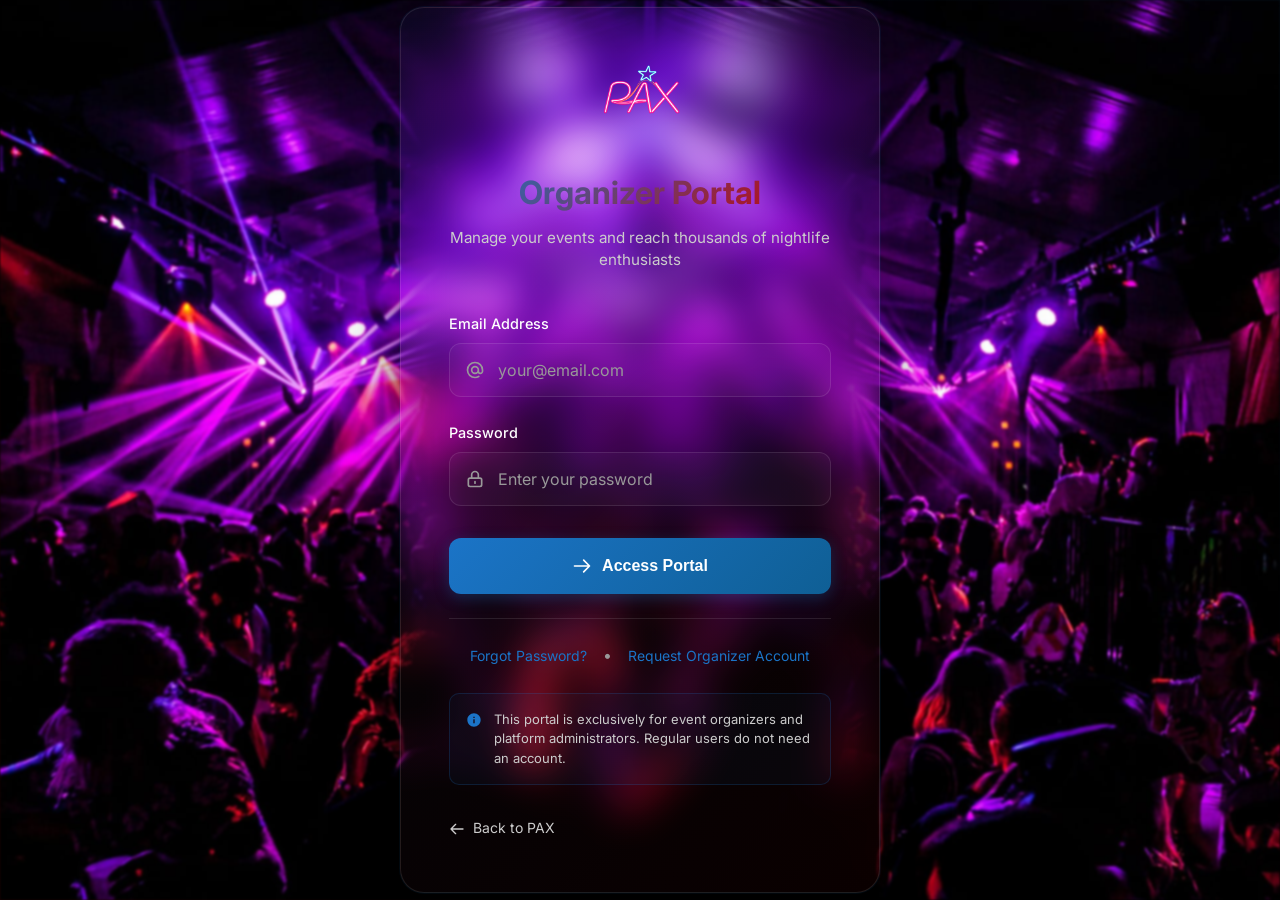
==== cms/index.html @ f28c29d9 "Initial commit: PAX nightlife events platform Features: - Public event listing with search and filte" ====
<!DOCTYPE html>
<html lang="en">
<head>
    <meta charset="UTF-8">
    <meta name="viewport" content="width=device-width, initial-scale=1.0">
    <meta name="theme-color" content="#000000">
    <title>Organizer Portal - PAX</title>
    
    <!-- Google Analytics -->
    <script async src="https://www.googletagmanager.com/gtag/js?id=G-GS721ZWJJF"></script>
    <script>
      window.dataLayer = window.dataLayer || [];
      function gtag(){dataLayer.push(arguments);}
      gtag('js', new Date());
      gtag('config', 'G-GS721ZWJJF');
    </script>
    
    <link href="https://fonts.googleapis.com/css2?family=Inter:wght@300;400;500;600;700&family=Yellowtail&display=swap" rel="stylesheet">
    <link rel="stylesheet" href="../styles.css">
    <link rel="stylesheet" href="cms.css">
</head>
<body class="cms-login-body">
    <div class="login-container">
        <div class="login-card">
            <!-- Logo Header -->
            <div class="login-header">
                <img src="../pax-logo.png" alt="PAX" class="login-logo">
                <h1 class="login-title">Organizer Portal</h1>
                <p class="login-subtitle">Manage your events and reach thousands of nightlife enthusiasts</p>
            </div>

            <!-- Login Form -->
            <form class="cms-login-form" id="cms-login-form">
                <div class="form-field">
                    <label for="email">Email Address</label>
                    <div class="input-wrapper">
                        <svg class="input-icon" width="20" height="20" fill="none" stroke="currentColor" viewBox="0 0 24 24">
                            <path stroke-linecap="round" stroke-linejoin="round" stroke-width="2" d="M16 12a4 4 0 10-8 0 4 4 0 008 0zm0 0v1.5a2.5 2.5 0 005 0V12a9 9 0 10-9 9m4.5-1.206a8.959 8.959 0 01-4.5 1.207"></path>
                        </svg>
                        <input 
                            type="email" 
                            id="email" 
                            class="form-input" 
                            placeholder="your@email.com" 
                            required
                            autocomplete="email"
                        >
                    </div>
                </div>

                <div class="form-field">
                    <label for="password">Password</label>
                    <div class="input-wrapper">
                        <svg class="input-icon" width="20" height="20" fill="none" stroke="currentColor" viewBox="0 0 24 24">
                            <path stroke-linecap="round" stroke-linejoin="round" stroke-width="2" d="M12 15v2m-6 4h12a2 2 0 002-2v-6a2 2 0 00-2-2H6a2 2 0 00-2 2v6a2 2 0 002 2zm10-10V7a4 4 0 00-8 0v4h8z"></path>
                        </svg>
                        <input 
                            type="password" 
                            id="password" 
                            class="form-input" 
                            placeholder="Enter your password" 
                            required
                            autocomplete="current-password"
                        >
                    </div>
                </div>

                <!-- Error Message -->
                <div class="form-error" id="login-error" style="display: none;"></div>

                <!-- Submit Button -->
                <button type="submit" class="login-btn">
                    <svg width="20" height="20" fill="none" stroke="currentColor" viewBox="0 0 24 24">
                        <path stroke-linecap="round" stroke-linejoin="round" stroke-width="2" d="M14 5l7 7m0 0l-7 7m7-7H3"></path>
                    </svg>
                    <span>Access Portal</span>
                </button>
            </form>

            <!-- Footer Links -->
            <div class="login-footer">
                <a href="#" class="footer-link">Forgot Password?</a>
                <span class="footer-separator">•</span>
                <a href="#" class="footer-link">Request Organizer Account</a>
            </div>

            <!-- Info Note -->
            <div class="login-info">
                <svg width="16" height="16" fill="currentColor" viewBox="0 0 24 24">
                    <path d="M12 2C6.48 2 2 6.48 2 12s4.48 10 10 10 10-4.48 10-10S17.52 2 12 2zm1 15h-2v-6h2v6zm0-8h-2V7h2v2z"></path>
                </svg>
                <p>This portal is exclusively for event organizers and platform administrators. Regular users do not need an account.</p>
            </div>

            <!-- Back to Main Site -->
            <a href="../" class="back-link">
                <svg width="16" height="16" fill="none" stroke="currentColor" viewBox="0 0 24 24">
                    <path stroke-linecap="round" stroke-linejoin="round" stroke-width="2" d="M10 19l-7-7m0 0l7-7m-7 7h18"></path>
                </svg>
                Back to PAX
            </a>
        </div>
    </div>

    <script src="../script.js"></script>
    <script src="cms.js"></script>
</body>
</html>
---- styles.css ----
:root {
  --primary-bg: #000000;
  --secondary-bg: #0a0a0a;
  --card-bg: rgba(255, 0, 0, 0.05);
  --glass-bg: rgba(255, 0, 0, 0.1);
  --glass-border: rgba(255, 0, 0, 0.2);
  --text-primary: #ffffff;
  --text-secondary: #cccccc;
  --text-muted: #999999;
  --neon-primary: #1b74c7;
  --neon-secondary: #cc0000;
  --neon-tertiary: #ff3333;
  --neon-orange: #ff8800;
  --neon-orange-bright: #ffaa00;
  --neon-orange-light: #ffcc66;
  --gradient-primary: linear-gradient(135deg, var(--neon-primary), var(--neon-tertiary));
  --gradient-secondary: linear-gradient(135deg, var(--neon-secondary), var(--neon-primary));
  --shadow-glow: 0 0 20px rgba(255, 0, 0, 0.5);
  --shadow-soft: 0 8px 32px rgba(0, 0, 0, 0.5);
  --border-radius: 16px;
  --transition: all 0.3s cubic-bezier(0.4, 0, 0.2, 1);
}

* {
  margin: 0;
  padding: 0;
  box-sizing: border-box;
}

html {
  -webkit-tap-highlight-color: transparent;
}

body {
  font-family: 'Inter', -apple-system, BlinkMacSystemFont, sans-serif;
  background: #000000;
  background-image: radial-gradient(circle at top, #160202, #000000);
  color: var(--text-primary);
  line-height: 1.6;
  overflow-x: hidden;
  height: 100vh;
  position: relative;
  display: flex;
  flex-direction: column;
  margin: 0;
  padding: 0;
}

body::before {
  content: '';
  position: absolute;
  top: 0;
  left: 0;
  width: 100%;
  height: 100%;
  background-color: #000000;
  background-image: url('background.jpg');
  background-size: cover;
  background-position: top center;
  background-repeat: repeat-y;
  background-attachment: scroll;
  filter: blur(1px);
  opacity: 1;
  pointer-events: none;
  z-index: -1;
  will-change: auto;
}

/* Navigation */
.navbar {
  position: fixed;
  top: 0;
  left: 0;
  width: 100%;
  background: rgba(0, 0, 0, 0.95);
  backdrop-filter: blur(10px);
  border-bottom: none;
  z-index: 9999;
  transition: all 0.3s ease;
  overflow: hidden;
}

.navbar::before {
  content: '';
  position: absolute;
  top: 0;
  left: 0;
  right: 0;
  bottom: 0;
  background: transparent;
  pointer-events: none;
  z-index: -1;
}

.navbar.scrolled {
  background: linear-gradient(
    to bottom, 
    rgba(0, 0, 0, 0.95) 0%, rgba(0, 0, 0, 0.94) 10%, rgba(0, 0, 0, 0.92) 20%,
    rgba(0, 0, 0, 0.90) 30%, rgba(0, 0, 0, 0.85) 40%, rgba(0, 0, 0, 0.80) 50%,
    rgba(0, 0, 0, 0.70) 60%, rgba(0, 0, 0, 0.55) 70%, rgba(0, 0, 0, 0.35) 80%,
    rgba(0, 0, 0, 0.15) 90%, transparent 100%
  );
  backdrop-filter: none;
  border-bottom: none;
}

.navbar.scrolled::before {
  content: '';
  position: absolute;
  top: 0;
  left: 0;
  right: 0;
  bottom: 0;
  background: transparent;
  pointer-events: none;
  z-index: -1;
}

.nav-container {
  display: flex;
  align-items: center;
  justify-content: space-between;
  max-width: 1400px;
  margin: 0 auto;
  padding: 0 2rem;
  height: 120px;
  transition: height 0.3s ease;
}

.navbar.scrolled .nav-container {
  height: 110px;
}

.nav-left, .nav-right {
  display: flex;
  align-items: center;
  gap: 1rem;
  flex: 1;
  position: relative;
  z-index: 10001;
}

.nav-center {
  position: absolute;
  left: 50%;
  transform: translateX(-50%);
  pointer-events: none;
  z-index: 10000;
}

.nav-center .logo {
  pointer-events: auto;
}

.star-decoration {
  height: 70px;
  width: auto;
  object-fit: contain;
  transition: var(--transition);
  position: fixed;
  left: 0px;
  top: 30px;
  z-index: 10000;
}

.nav-right {
  justify-content: flex-end;
  gap: 0.75rem;
}

/* Search Bar in Navbar */
.nav-right .search-bar-wrapper {
  position: relative;
  display: flex;
  align-items: center;
  background: rgba(27, 116, 199, 0.05);
  border: 2px solid rgba(27, 116, 199, 0.65);
  border-radius: 50%;
  padding: 0.5rem;
  transition: all 0.4s cubic-bezier(0.4, 0, 0.2, 1);
  box-shadow: 0 0 15px rgba(27, 116, 199, 0.15);
  gap: 0;
  width: 35px;
  height: 35px;
  cursor: pointer;
  overflow: hidden;
}

.nav-right .search-bar-wrapper:hover,
.nav-right .search-bar-wrapper:focus-within,
.nav-right .search-bar-wrapper.expanded {
  background: rgba(27, 116, 199, 0.35);
  border-color: var(--neon-primary);
  box-shadow: 0 0 30px rgba(27, 116, 199, 0.5);
  width: 280px;
  border-radius: 8px;
  padding: 0.5rem 0.85rem;
  gap: 0.4rem;
  cursor: text;
}

.nav-right .search-icon {
  color: var(--neon-primary);
  flex-shrink: 0;
  filter: drop-shadow(0 0 6px var(--neon-primary));
  transition: all 0.3s ease;
  margin-left: -2px;
}

.nav-right .search-input {
  flex: 1;
  background: transparent;
  border: none;
  color: var(--text-primary);
  font-size: 0.85rem;
  font-weight: 500;
  outline: none;
  padding: 0;
  width: 0;
  opacity: 0;
  transition: all 0.4s cubic-bezier(0.4, 0, 0.2, 1);
  pointer-events: none;
}

.nav-right .search-bar-wrapper:hover .search-input,
.nav-right .search-bar-wrapper:focus-within .search-input,
.nav-right .search-bar-wrapper.expanded .search-input {
  width: 100%;
  opacity: 1;
  pointer-events: auto;
}

.nav-right .search-input::placeholder {
  color: var(--neon-primary);
  opacity: 0.7;
}

.nav-right .search-clear-btn {
  background: transparent;
  border: none;
  color: var(--neon-primary);
  cursor: pointer;
  padding: 0.2rem;
  display: none;
  align-items: center;
  justify-content: center;
  border-radius: 4px;
  transition: all 0.2s ease;
  flex-shrink: 0;
  opacity: 0.7;
}

.nav-right .search-clear-btn:hover {
  opacity: 1;
  background: rgba(27, 116, 199, 0.2);
}

.menu-toggle {
  display: none;
  flex-direction: column;
  cursor: pointer;
  gap: 4px;
}

.menu-toggle span {
  width: 24px;
  height: 2px;
  background: var(--text-primary);
  transition: var(--transition);
}

.logo {
  text-align: center;
  display: flex;
  justify-content: center;
  align-items: center;
  background: transparent;
  pointer-events: auto;
}

.logo-image {
  height: 127.6275px;
  width: auto;
  object-fit: contain;
  background: transparent;
  padding: 5px;
  transition: var(--transition);
}

.logo-image:hover {
  filter: brightness(1.1);
}

.footer-logo-image {
  height: 63.1125px;
  background: transparent;
}

.top-link {
  color: var(--text-secondary);
  text-decoration: none;
  font-size: 0.85rem;
  font-weight: 400;
  transition: var(--transition);
  padding: 0.5rem;
  cursor: pointer;
  z-index: 10001;
  position: relative;
  pointer-events: auto;
}

.top-link:hover {
  color: var(--text-primary);
}

.organizer-portal-link {
  background: linear-gradient(135deg, var(--neon-primary), #0f5f95);
  border-radius: 8px;
  padding: 0.625rem 1rem;
  font-weight: 500;
  color: white !important;
  transition: all 0.3s ease;
  box-shadow: 0 2px 8px rgba(27, 116, 199, 0.3);
}

.organizer-portal-link:hover {
  transform: translateY(-2px);
  box-shadow: 0 4px 12px rgba(27, 116, 199, 0.4);
  color: white !important;
}

.organizer-icon-mobile {
  display: none;
}

.mobile-filter-icon {
  display: none;
}

.organizer-edit-btn {
  background: linear-gradient(135deg, #0f4f82 0%, #1768aa 52%, #1f82d1 100%);
  border: none;
  border-radius: 8px;
  padding: 0.625rem 1rem;
  font-weight: 500;
  color: white !important;
  transition: all 0.3s ease;
  box-shadow: 0 2px 10px rgba(15, 79, 130, 0.42);
  cursor: pointer;
  display: inline-flex;
  align-items: center;
  gap: 0.25rem;
  font-size: 0.85rem;
  text-decoration: none;
}

.organizer-edit-btn:hover {
  background: linear-gradient(135deg, #145b93 0%, #1c74bc 50%, #2791e4 100%);
  transform: translateY(-2px);
  box-shadow: 0 4px 14px rgba(23, 104, 170, 0.45);
  color: white !important;
}

.nav-share-btn {
  display: inline-flex;
  align-items: center;
  justify-content: center;
  width: 38px;
  height: 38px;
  border: 1.5px solid rgba(27, 116, 199, 0.7);
  background: rgba(27, 116, 199, 0.12);
  border-radius: 10px;
  color: var(--neon-primary);
  cursor: pointer;
  transition: all 0.25s ease;
}

.nav-share-btn:hover {
  background: rgba(27, 116, 199, 0.22);
  border-color: var(--neon-primary);
  box-shadow: 0 0 16px rgba(27, 116, 199, 0.35);
}

.nav-share-btn:active {
  transform: scale(0.96);
}

.search-container {
  position: relative;
  display: flex;
  align-items: center;
}

.search-input {
  background: var(--card-bg);
  border: 1px solid var(--glass-border);
  border-radius: 25px;
  padding: 0.75rem 3rem 0.75rem 1.5rem;
  color: var(--text-primary);
  font-size: 0.9rem;
  width: 280px;
  transition: var(--transition);
}

.search-input::placeholder {
  color: var(--text-muted);
}

.search-input:focus {
  outline: none;
  border-color: var(--neon-primary);
  box-shadow: 0 0 0 2px rgba(0, 255, 136, 0);
}

.search-btn {
  position: absolute;
  right: 8px;
  background: none;
  border: none;
  color: var(--text-secondary);
  cursor: pointer;
  padding: 0.5rem;
  border-radius: 50%;
  transition: var(--transition);
}

.search-btn:hover {
  color: var(--neon-primary);
}

.profile-icon {
  width: 44px;
  height: 44px;
  background: var(--card-bg);
  border: 1px solid var(--glass-border);
  border-radius: 50%;
  display: flex;
  align-items: center;
  justify-content: center;
  cursor: pointer;
  transition: var(--transition);
}

.profile-icon:hover {
  background: var(--glass-bg);
  border-color: var(--neon-primary);
}

/* ==========================================
   LOGIN MODAL STYLES
   ========================================== */

/* Modal Container */
.login-modal {
  position: fixed;
  top: 0;
  left: 0;
  right: 0;
  bottom: 0;
  z-index: 10000;
  display: flex;
  align-items: center;
  justify-content: center;
  opacity: 0;
  pointer-events: none;
  transition: opacity 0.3s ease;
}

.login-modal.active {
  opacity: 1;
  pointer-events: all;
}

/* Modal Overlay */
.login-modal-overlay {
  position: absolute;
  top: 0;
  left: 0;
  right: 0;
  bottom: 0;
  background: rgba(0, 0, 0, 0.85);
  backdrop-filter: blur(8px);
  -webkit-backdrop-filter: blur(8px);
}

/* Modal Content */
.login-modal-content {
  position: relative;
  width: 90%;
  max-width: 480px;
  background: rgba(10, 10, 10, 0.95);
  backdrop-filter: blur(40px);
  -webkit-backdrop-filter: blur(40px);
  border: 1px solid rgba(27, 116, 199, 0.3);
  border-radius: 16px;
  padding: 2.5rem;
  box-shadow: 
    0 20px 60px rgba(0, 0, 0, 0.8),
    0 0 50px rgba(27, 116, 199, 0.2);
  transform: scale(0.9);
  transition: transform 0.3s cubic-bezier(0.4, 0, 0.2, 1);
  z-index: 1;
}

.login-modal.active .login-modal-content {
  transform: scale(1);
}

/* Close Button */
.login-modal-close {
  position: absolute;
  top: 1.25rem;
  right: 1.25rem;
  width: 36px;
  height: 36px;
  background: rgba(255, 255, 255, 0.05);
  border: 1px solid rgba(255, 255, 255, 0.1);
  border-radius: 8px;
  display: flex;
  align-items: center;
  justify-content: center;
  color: var(--text-secondary);
  cursor: pointer;
  transition: all 0.3s ease;
}

.login-modal-close:hover {
  background: rgba(204, 0, 0, 0.15);
  border-color: rgba(204, 0, 0, 0.5);
  color: #ff6666;
  transform: rotate(90deg);
}

/* Modal Header */
.login-modal-header {
  margin-bottom: 2rem;
  text-align: center;
}

.login-modal-header h2 {
  font-size: 1.75rem;
  font-weight: 700;
  color: var(--text-primary);
  margin-bottom: 0.75rem;
  background: linear-gradient(135deg, var(--neon-primary), #fff);
  -webkit-background-clip: text;
  -webkit-text-fill-color: transparent;
  background-clip: text;
}

.login-modal-subtitle {
  font-size: 0.85rem;
  color: var(--text-secondary);
  line-height: 1.6;
  max-width: 400px;
  margin: 0 auto;
}

/* Login Form */
.login-form {
  display: flex;
  flex-direction: column;
  gap: 1.5rem;
}

.login-form-group {
  display: flex;
  flex-direction: column;
  gap: 0.5rem;
}

.login-form-group label {
  font-size: 0.9rem;
  font-weight: 600;
  color: var(--text-primary);
  text-transform: uppercase;
  letter-spacing: 0.5px;
}

.login-input {
  width: 100%;
  padding: 1rem 1.25rem;
  background: rgba(255, 255, 255, 0.05);
  border: 1px solid rgba(255, 255, 255, 0.15);
  border-radius: 10px;
  color: var(--text-primary);
  font-size: 0.95rem;
  font-family: inherit;
  transition: all 0.3s ease;
}

.login-input:focus {
  outline: none;
  background: rgba(255, 255, 255, 0.08);
  border-color: var(--neon-primary);
  box-shadow: 0 0 0 3px rgba(27, 116, 199, 0.15);
}

.login-input::placeholder {
  color: rgba(255, 255, 255, 0.3);
}

/* Error Message */
.login-error {
  padding: 0.75rem 1rem;
  background: rgba(204, 0, 0, 0.15);
  border: 1px solid rgba(204, 0, 0, 0.5);
  border-radius: 8px;
  color: #ff6666;
  font-size: 0.85rem;
  font-weight: 500;
  text-align: center;
}

/* Submit Button */
.login-submit-btn {
  width: 100%;
  display: flex;
  align-items: center;
  justify-content: center;
  gap: 0.75rem;
  padding: 1.1rem 2rem;
  background: linear-gradient(135deg, var(--neon-primary), rgba(27, 116, 199, 0.7));
  border: 1px solid var(--neon-primary);
  border-radius: 10px;
  color: #000;
  font-size: 1rem;
  font-weight: 700;
  text-transform: uppercase;
  letter-spacing: 1px;
  cursor: pointer;
  transition: all 0.3s ease;
  box-shadow: 0 0 20px rgba(27, 116, 199, 0.4);
}

.login-submit-btn:hover {
  box-shadow: 0 0 35px rgba(27, 116, 199, 0.6);
  transform: translateY(-2px);
}

.login-submit-btn:active {
  transform: translateY(0);
}

.login-submit-btn svg {
  flex-shrink: 0;
}

/* Modal Footer */
.login-modal-footer {
  margin-top: 1.5rem;
  padding-top: 1.5rem;
  border-top: 1px solid rgba(255, 255, 255, 0.08);
  display: flex;
  align-items: center;
  justify-content: center;
  gap: 0.75rem;
  font-size: 0.85rem;
}

.login-link {
  color: var(--neon-primary);
  text-decoration: none;
  font-weight: 500;
  transition: all 0.3s ease;
}

.login-link:hover {
  text-decoration: underline;
  text-shadow: 0 0 10px var(--neon-primary);
}

.login-separator {
  color: var(--text-secondary);
  opacity: 0.5;
}

/* Mobile Responsive */
@media (max-width: 576px) {
  .login-modal-content {
    padding: 2rem 1.5rem;
    width: 95%;
  }
  
  .login-modal-header h2 {
    font-size: 1.5rem;
  }
  
  .login-modal-subtitle {
    font-size: 0.8rem;
  }
  
  .login-modal-footer {
    flex-direction: column;
    gap: 0.5rem;
  }
  
  .login-separator {
    display: none;
  }
}

.nav-menu {
  display: none;
}

.nav-link {
  color: var(--text-secondary);
  text-decoration: none;
  font-weight: 500;
  padding: 0.5rem 1rem;
  border-radius: 8px;
  transition: var(--transition);
  position: relative;
}

.nav-link:hover,
.nav-link.active {
  color: var(--neon-primary);
}

.nav-link.active::after {
  content: '';
  position: absolute;
  bottom: -4px;
  left: 50%;
  transform: translateX(-50%);
  width: 4px;
  height: 4px;
  background: var(--neon-primary);
  border-radius: 50%;
  box-shadow: 0 0 8px var(--neon-primary);
}

/* Hero Section */
.hero {
  position: relative;
  min-height: 100vh;
  display: flex;
  align-items: center;
  justify-content: center;
  overflow: hidden;
  margin-top: 80px;
}

.hero-container {
  position: relative;
  max-width: 1400px;
  margin: 0 auto;
  padding: 0 2rem;
  text-align: center;
  z-index: 2;
}

.hero-content {
  max-width: 800px;
  margin: 0 auto;
}

.hero-title {
  font-size: clamp(3rem, 6vw, 6rem);
  font-weight: 700;
  margin-bottom: 1.5rem;
  line-height: 1.1;
}

.neon-text {
  background: var(--gradient-primary);
  -webkit-background-clip: text;
  -webkit-text-fill-color: transparent;
  background-clip: text;
  text-shadow: 0 0 30px var(--neon-primary);
  animation: pulse-glow 2s ease-in-out infinite alternate;
}

@keyframes pulse-glow {
  from { text-shadow: 0 0 20px var(--neon-primary); }
  to { text-shadow: 0 0 40px var(--neon-primary); }
}

.hero-subtitle {
  font-size: 1.25rem;
  color: var(--text-secondary);
  margin-bottom: 3rem;
  max-width: 600px;
  margin-left: auto;
  margin-right: auto;
}

.cta-button {
  position: relative;
  background: var(--gradient-primary);
  border: none;
  padding: 1rem 2.5rem;
  border-radius: 50px;
  color: var(--primary-bg);
  font-weight: 600;
  font-size: 1.1rem;
  cursor: pointer;
  transition: var(--transition);
  overflow: hidden;
}

.cta-button:hover {
  transform: translateY(-2px);
  box-shadow: var(--shadow-glow);
}

.button-glow {
  position: absolute;
  top: 0;
  left: -100%;
  width: 100%;
  height: 100%;
  background: linear-gradient(90deg, transparent, rgba(255, 255, 255, 0.3), transparent);
  transition: left 0.6s;
}

.cta-button:hover .button-glow {
  left: 100%;
}

.hero-bg-elements {
  position: absolute;
  top: 0;
  left: 0;
  width: 100%;
  height: 100%;
  pointer-events: none;
}

.floating-element {
  position: absolute;
  border-radius: 50%;
  background: var(--gradient-primary);
  opacity: 0.1;
  animation: float 6s ease-in-out infinite;
}

.element-1 {
  width: 200px;
  height: 200px;
  top: 20%;
  left: 10%;
  animation-delay: 0s;
}

.element-2 {
  width: 150px;
  height: 150px;
  top: 60%;
  right: 15%;
  animation-delay: 2s;
}

.element-3 {
  width: 100px;
  height: 100px;
  bottom: 20%;
  left: 50%;
  animation-delay: 4s;
}

@keyframes float {
  0%, 100% { transform: translateY(0) scale(1); }
  50% { transform: translateY(-20px) scale(1.1); }
}

/* Events Section */
.events-section {
  flex: 1;
  overflow-y: auto;
  overflow-x: hidden;
  padding: 0 0 4rem 0;
  margin-top: 0;
  scroll-behavior: auto;
  background: transparent;
  contain: layout style paint;
}

/* Hero Landing - Hidden on Desktop by Default */
.hero-landing {
  display: none;
}

/* Hero Spacer - Creates space at top so Filter Events starts lower */
.events-hero-spacer {
  height: 160px;
  pointer-events: none;
}

.events-section::-webkit-scrollbar {
  width: 8px;
}

.events-section::-webkit-scrollbar-track {
  background: rgba(255, 255, 255, 0.05);
  border-radius: 4px;
}

.events-section::-webkit-scrollbar-thumb {
  background: rgba(27, 116, 199, 0.5);
  border-radius: 4px;
}

.events-section::-webkit-scrollbar-thumb:hover {
  background: rgba(27, 116, 199, 0.7);
}

.section-container {
  max-width: 1400px;
  margin: 0 auto;
  padding: 0 2rem;
}

.section-header {
  text-align: center;
  margin-bottom: 4rem;
}

.section-title {
  font-size: 3rem;
  font-weight: 700;
  margin-bottom: 1rem;
}

.section-subtitle {
  font-size: 1.2rem;
  color: var(--text-secondary);
  max-width: 600px;
  margin: 0 auto;
}

.events-grid {
  display: grid;
  grid-template-columns: repeat(3, 1fr);
  gap: 2.0rem;
  margin-top: 1.5rem;
  background: transparent;
}

/* ==========================================
   FLOATING FILTER BUTTON & DRAWER SYSTEM
   ========================================== */

.search-results-info {
  max-width: 1400px;
  margin: 0.5rem auto 1rem;
  padding: 0.5rem 2rem;
  background: rgba(27, 116, 199, 0.1);
  border-radius: 8px;
  color: rgba(27, 116, 199, 1);
  font-size: 0.875rem;
  text-align: center;
}

/* Floating Filter Button */
.filter-button-container {
  display: flex;
  justify-content: flex-end;
  gap: 0.75rem;
  margin-bottom: 0.5rem;
  padding-top: 0.5rem;
  padding-bottom: 0.5rem;
  padding-right: 2rem;
  max-width: 1400px;
  margin-left: auto;
  margin-right: auto;
  width: 100%;
  position: sticky;
  top: 90px;
  z-index: 500;
  transition: transform 0.3s ease;
}

/* Floating Filter Button */
.floating-filter-btn {
  display: flex;
  align-items: center;
  justify-content: center;
  gap: 0.5rem;
  background: rgba(27, 116, 199, 0.05);
  border: 2px solid rgba(27, 116, 199, 0.65);
  padding: 0.75rem 1.5rem;
  border-radius: 8px;
  color: var(--neon-primary);
  font-size: 0.95rem;
  font-weight: 600;
  cursor: pointer;
  transition: all 0.3s ease;
  box-shadow: 0 0 15px rgba(27, 116, 199, 0.15);
}

.floating-filter-btn.scrolled {
  padding: 0;
  border-radius: 8px;
  width: 40px;
  height: 40px;
  display: flex;
  align-items: center;
  justify-content: center;
}

.filter-btn-icon {
  transition: all 0.3s ease;
  flex-shrink: 0;
  transform: translateX(0);
}

.floating-filter-btn.scrolled .filter-btn-icon {
  width: 22px;
  height: 22px;
  transform: translateX(3.9px);
}

.filter-btn-text {
  transition: all 0.3s ease;
  opacity: 1;
  max-width: 100px;
  overflow: hidden;
  white-space: nowrap;
}

.floating-filter-btn.scrolled .filter-btn-text {
  opacity: 0;
  max-width: 0;
  margin: 0;
}

.floating-filter-btn:hover {
  background: rgba(27, 116, 199, 0.15);
  border-color: var(--neon-primary);
  box-shadow: 0 0 30px rgba(27, 116, 199, 0.5);
  transform: translateY(-2px);
}

.floating-filter-btn svg {
  filter: drop-shadow(0 0 6px var(--neon-primary));
}

/* Filter Drawer Container */
.filter-drawer {
  position: fixed;
  top: 0;
  left: 0;
  right: 0;
  bottom: 0;
  z-index: 9999;
  pointer-events: none;
  opacity: 0;
  transition: opacity 0.3s ease;
}

.filter-drawer.active {
  pointer-events: all;
  opacity: 1;
}

/* Drawer Overlay */
.filter-drawer-overlay {
  position: absolute;
  top: 0;
  left: 0;
  right: 0;
  bottom: 0;
  background: rgba(0, 0, 0, 0.7);
  backdrop-filter: blur(4px);
  opacity: 0;
  transition: opacity 0.3s ease;
}

.filter-drawer.active .filter-drawer-overlay {
  opacity: 1;
}

/* Drawer Panel */
.filter-drawer-panel {
  position: absolute;
  top: 0;
  right: 0;
  bottom: 0;
  width: 100%;
  max-width: 420px;
  background: rgba(10, 10, 10, 0.98);
  backdrop-filter: blur(40px);
  -webkit-backdrop-filter: blur(40px);
  border-left: 1px solid rgba(27, 116, 199, 0.2);
  box-shadow: -10px 0 50px rgba(0, 0, 0, 0.8);
  display: flex;
  flex-direction: column;
  transform: translateX(100%);
  transition: transform 0.4s cubic-bezier(0.4, 0, 0.2, 1);
}

.filter-drawer.active .filter-drawer-panel {
  transform: translateX(0);
}

/* Drawer Header */
.filter-drawer-header {
  display: flex;
  justify-content: space-between;
  align-items: center;
  padding: 2rem;
  border-bottom: 1px solid rgba(255, 255, 255, 0.1);
  background: linear-gradient(135deg, rgba(27, 116, 199, 0.05) 0%, transparent 100%);
}

.filter-drawer-header h3 {
  display: flex;
  align-items: center;
  gap: 0.75rem;
  font-size: 1.3rem;
  font-weight: 700;
  text-transform: uppercase;
  letter-spacing: 1.5px;
  color: var(--text-primary);
  margin: 0;
}

.filter-drawer-header h3 svg {
  color: var(--neon-primary);
  filter: drop-shadow(0 0 10px var(--neon-primary));
}

.filter-drawer-close {
  display: flex;
  align-items: center;
  justify-content: center;
  width: 40px;
  height: 40px;
  background: rgba(255, 255, 255, 0.05);
  border: 1px solid rgba(255, 255, 255, 0.1);
  border-radius: 8px;
  color: var(--text-secondary);
  cursor: pointer;
  transition: all 0.3s ease;
}

.filter-drawer-close:hover {
  background: rgba(204, 0, 0, 0.1);
  border-color: rgba(204, 0, 0, 0.5);
  color: #ff6666;
  transform: rotate(90deg);
}

/* Drawer Content */
.filter-drawer-content {
  flex: 1;
  overflow-y: auto;
  padding: 2rem;
  display: flex;
  flex-direction: column;
  gap: 2rem;
}

/* Custom Scrollbar for Drawer */
.filter-drawer-content::-webkit-scrollbar {
  width: 8px;
}

.filter-drawer-content::-webkit-scrollbar-track {
  background: rgba(255, 255, 255, 0.02);
}

.filter-drawer-content::-webkit-scrollbar-thumb {
  background: rgba(27, 116, 199, 0.3);
  border-radius: 4px;
}

.filter-drawer-content::-webkit-scrollbar-thumb:hover {
  background: rgba(27, 116, 199, 0.5);
}

/* Drawer Filter Groups */
.drawer-filter-group {
  display: flex;
  flex-direction: column;
  gap: 1rem;
}

.drawer-filter-label {
  display: flex;
  align-items: center;
  gap: 0.65rem;
  color: var(--text-primary);
  font-size: 0.95rem;
  font-weight: 600;
  text-transform: uppercase;
  letter-spacing: 1.2px;
}

.drawer-filter-label svg {
  color: var(--neon-primary);
  filter: drop-shadow(0 0 6px var(--neon-primary));
  flex-shrink: 0;
}

/* Date Range Inputs */
.date-range-inputs {
  display: flex;
  flex-direction: column;
  gap: 0.75rem;
}

.date-separator {
  text-align: center;
  color: var(--text-secondary);
  font-size: 0.85rem;
  font-weight: 600;
  text-transform: uppercase;
  letter-spacing: 1px;
  padding: 0.25rem 0;
}

.drawer-filter-input {
  background: rgba(255, 255, 255, 0.05);
  border: 1px solid rgba(255, 255, 255, 0.15);
  border-radius: 10px;
  padding: 1rem 1.25rem;
  color: var(--text-primary);
  font-size: 0.95rem;
  font-family: inherit;
  transition: all 0.3s ease;
}

.drawer-filter-input:focus {
  outline: none;
  background: rgba(255, 255, 255, 0.08);
  border-color: var(--neon-primary);
  box-shadow: 0 0 0 3px rgba(27, 116, 199, 0.15);
}

/* Drawer Price Checkboxes */
.drawer-price-checkboxes {
  display: grid;
  grid-template-columns: repeat(2, 1fr);
  gap: 0.75rem;
}

.drawer-checkbox-label {
  display: flex;
  align-items: center;
  justify-content: center;
  gap: 0.5rem;
  padding: 1rem;
  background: rgba(255, 255, 255, 0.05);
  border: 1px solid rgba(255, 255, 255, 0.15);
  border-radius: 10px;
  cursor: pointer;
  transition: all 0.3s ease;
  user-select: none;
}

.drawer-checkbox-label:hover {
  background: rgba(27, 116, 199, 0.15);
  border-color: var(--neon-primary);
  transform: translateY(-2px);
}

.drawer-checkbox-label:has(.price-checkbox:checked) {
  background: rgba(27, 116, 199, 0.2);
  border-color: var(--neon-primary);
  box-shadow: 0 0 15px rgba(27, 116, 199, 0.3);
}

/* Price Checkbox Styling */
.price-checkbox {
  appearance: none;
  width: 20px;
  height: 20px;
  border: 2px solid rgba(255, 255, 255, 0.3);
  border-radius: 5px;
  cursor: pointer;
  position: relative;
  transition: all 0.3s ease;
  flex-shrink: 0;
}

.price-checkbox:checked {
  background: var(--neon-primary);
  border-color: var(--neon-primary);
  box-shadow: 0 0 10px rgba(27, 116, 199, 0.5);
}

.price-checkbox:checked::after {
  content: '✓';
  position: absolute;
  top: 50%;
  left: 50%;
  transform: translate(-50%, -50%);
  color: #000;
  font-size: 14px;
  font-weight: 900;
}

.drawer-checkbox-text {
  color: var(--text-primary);
  font-weight: 700;
  font-size: 1.1rem;
  letter-spacing: 0.5px;
}

/* Filter Results Display */
.filter-results-display {
  text-align: center;
  color: var(--text-secondary);
  font-size: 0.9rem;
  font-weight: 500;
  padding: 1rem;
  background: rgba(255, 255, 255, 0.03);
  border-radius: 8px;
  border: 1px solid rgba(255, 255, 255, 0.08);
}

/* Drawer Actions */
.filter-drawer-actions {
  padding: 2rem;
  border-top: 1px solid rgba(255, 255, 255, 0.1);
  display: flex;
  gap: 1rem;
  background: linear-gradient(0deg, rgba(27, 116, 199, 0.03) 0%, transparent 100%);
}

.drawer-reset-btn,
.drawer-apply-btn {
  flex: 1;
  display: flex;
  align-items: center;
  justify-content: center;
  gap: 0.5rem;
  padding: 1rem 1.5rem;
  border-radius: 10px;
  font-size: 0.95rem;
  font-weight: 700;
  text-transform: uppercase;
  letter-spacing: 1px;
  cursor: pointer;
  transition: all 0.3s ease;
}

.drawer-reset-btn {
  background: rgba(255, 255, 255, 0.05);
  border: 1px solid rgba(255, 255, 255, 0.15);
  color: var(--text-secondary);
}

.drawer-reset-btn:hover {
  background: rgba(204, 0, 0, 0.15);
  border-color: rgba(204, 0, 0, 0.5);
  color: #ff6666;
  transform: translateY(-2px);
}

.drawer-apply-btn {
  background: linear-gradient(135deg, var(--neon-primary), rgba(27, 116, 199, 0.7));
  border: 1px solid var(--neon-primary);
  color: #000;
  box-shadow: 0 0 20px rgba(27, 116, 199, 0.4);
}

.drawer-apply-btn:hover {
  box-shadow: 0 0 30px rgba(27, 116, 199, 0.6);
  transform: translateY(-2px);
}

/* Mobile Responsive */
@media (max-width: 768px) {
  .filter-drawer-panel {
    max-width: 100%;
  }
  
  .drawer-price-checkboxes {
    grid-template-columns: repeat(3, 1fr);
  }
  
  .filter-drawer-header {
    padding: 1.5rem;
  }
  
  .filter-drawer-content {
    padding: 1.5rem;
  }
  
  .filter-drawer-actions {
    padding: 1.5rem;
    flex-direction: column;
  }
}

/* Glass Card Styles */
.glass-card {
  background: var(--card-bg);
  backdrop-filter: blur(20px);
  border: 1px solid var(--glass-border);
  border-radius: var(--border-radius);
  padding: 1.5rem;
  box-shadow: var(--shadow-soft);
  transition: var(--transition);
}

.event-card {
  position: relative;
  background: #000000;
  backdrop-filter: blur(20px);
  border: 1px solid rgba(50, 50, 50, 0.3);
  border-radius: var(--border-radius);
  overflow: hidden;
  cursor: pointer;
  transition: var(--transition);
  box-shadow: 0 8px 32px rgba(0, 0, 0, 0.5);
  display: flex;
  flex-direction: row;
  height: 220px;
  min-height: 220px;
  max-height: 220px;
  content-visibility: auto;
  contain-intrinsic-size: 220px;
}

.event-card:hover {
  z-index: 10;
  box-shadow: 
    0 0 30px rgba(215, 39, 183, 0.638),
    0 0 1px rgba(215, 39, 183, 0.638),
    0 0 1px rgba(215, 39, 183, 0.638),
    0 8px 32px rgba(215, 39, 183, 0.638);
  border-color: rgba(215, 39, 183, 0.638);
  background: #000000;
}

.event-image {
  position: relative;
  width: 40%;
  height: 100%;
  overflow: hidden;
  flex-shrink: 0;
  pointer-events: none;
}

.event-image img {
  width: 100%;
  height: 100%;
  object-fit: cover;
  transition: var(--transition);
  pointer-events: none;
}

.event-card:hover .event-image img {
  transform: scale(1.1);
}

.event-image::after {
  content: '';
  position: absolute;
  bottom: 0;
  left: 0;
  width: 100%;
  height: 50%;
  background: linear-gradient(transparent, rgba(20, 0, 0, 0.9));
  pointer-events: none;
}

.event-category {
  position: absolute;
  top: 0.75rem;
  left: 0.75rem;
  background: transparent;
  color: var(--text-primary);
  padding: 0;
  border-radius: 0;
  font-size: 0.7rem;
  font-weight: 400;
  letter-spacing: 0.5px;
  text-shadow: 0 1px 3px rgba(0, 0, 0, 0.8);
  z-index: 2;
  pointer-events: none;
}

.event-card:not(.cms-event-card):active .event-category,
.event-card:not(.cms-event-card).is-opening .event-category {
  opacity: 0;
  visibility: hidden;
}

.distance-badge {
  position: absolute;
  top: 0.75rem;
  right: 0.75rem;
  background: rgba(59, 130, 246, 0.9);
  backdrop-filter: blur(10px);
  -webkit-backdrop-filter: blur(10px);
  color: #fff;
  padding: 0.4rem 0.85rem;
  border-radius: 6px;
  font-size: 0.75rem;
  font-weight: 600;
  letter-spacing: 0.5px;
  box-shadow: 0 2px 10px rgba(59, 130, 246, 0.3);
  z-index: 2;
  pointer-events: none;
}

.event-price {
  position: absolute;
  bottom: 1rem;
  right: 1rem;
  background: rgba(0, 0, 0, 0.75);
  backdrop-filter: blur(10px);
  -webkit-backdrop-filter: blur(10px);
  color: var(--neon-primary);
  padding: 0.4rem 0.85rem;
  border-radius: 20px;
  font-size: 0.85rem;
  font-weight: 700;
  letter-spacing: 0.5px;
  z-index: 2;
  box-shadow: 0 4px 12px rgba(0, 0, 0, 0.5);
  cursor: default;
  pointer-events: none;
  pointer-events: none;
}

.event-card:hover .event-price {
  background: rgba(0, 0, 0, 0.75);
  box-shadow: 0 4px 12px rgba(0, 0, 0, 0.5);
}

.event-info {
  position: relative;
  padding: 20px;
  background: rgba(10, 10, 10, 0.85);
  backdrop-filter: blur(10px);
  -webkit-backdrop-filter: blur(10px);
  border-radius: 12px;
  border: 1px solid rgba(255, 255, 255, 0.1);
  flex: 1;
  display: flex;
  flex-direction: column;
  justify-content: center;
  transition: all 0.3s ease;
  pointer-events: none;
}

.event-info:hover {
  background: rgba(15, 15, 15, 0.9);
  box-shadow: 0 8px 32px rgba(0, 0, 0, 0.5);
}

.event-title {
  font-size: 1rem;
  font-weight: 600;
  margin-bottom: 0.75rem;
  color: var(--text-primary);
  transition: var(--transition);
}

.event-meta {
  display: flex;
  flex-direction: column;
  gap: 0.5rem;
  margin-bottom: 1rem;
}

.event-date,
.event-location {
  display: flex;
  align-items: center;
  gap: 0.5rem;
  color: var(--text-secondary);
  font-size: 0.75rem;
  transition: var(--transition);
}

.event-date svg,
.event-location svg {
  width: 14px;
  height: 14px;
  color: var(--neon-primary);
  transition: var(--transition);
}

.event-venue {
  font-weight: 500;
  color: var(--text-primary);
}

/* View Counter Styles */
.event-views {
  display: flex;
  align-items: center;
  gap: 0.5rem;
  color: var(--text-secondary);
  font-size: 0.75rem;
  transition: var(--transition);
  opacity: 0.8;
}

.event-views span:first-child {
  font-size: 0.9rem;
  filter: grayscale(0.3);
}

.hero-meta-item#event-views {
  display: flex;
  align-items: center;
  gap: 0.75rem;
}

.hero-meta-item#event-views span:first-child {
  font-size: 1.2rem;
  filter: grayscale(0.3);
}

/* Event Detail Page - Background Override */
/* Disable homepage background for event detail page only */
body.event-detail-body {
  background: 
    radial-gradient(circle at 20% 10%, rgba(27, 116, 199, 0.15) 0%, transparent 40%),
    radial-gradient(circle at 80% 30%, rgba(204, 0, 0, 0.12) 0%, transparent 35%),
    radial-gradient(ellipse at bottom, rgba(10, 10, 10, 0.95) 0%, #000000 100%),
    #000000 !important;
}

body.event-detail-body::before {
  content: none !important;
  display: none !important;
  background-image: none !important;
  opacity: 0 !important;
}

/* Event Detail Page - Complete Redesign */
.event-detail {
  position: relative;
  z-index: 1;
  padding-top: 100px; /* LAYOUT FIX: Reduced from 140px for better hero positioning */
  background: transparent !important;
  min-height: 100vh;
}

.event-detail::before {
  content: '';
  position: absolute;
  top: 0;
  left: 0;
  width: 100%;
  height: 100%;
  background: 
    radial-gradient(circle at 15% 15%, rgba(27, 116, 199, 0.08) 0%, transparent 50%),
    radial-gradient(circle at 85% 40%, rgba(204, 0, 0, 0.06) 0%, transparent 45%);
  pointer-events: none;
  z-index: -1;
}

.event-detail::after {
  content: '';
  position: absolute;
  top: 0;
  left: 0;
  width: 100%;
  height: 100%;
  background: linear-gradient(180deg, rgba(0, 0, 0, 0.4) 0%, transparent 30%, transparent 70%, rgba(0, 0, 0, 0.6) 100%);
  pointer-events: none;
  z-index: -1;
}

/* Compact Detail Header */
.detail-header {
  padding: 2rem 0;
  background: rgba(0, 0, 0, 0.4);
  border-bottom: 1px solid rgba(27, 116, 199, 0.1);
}

.detail-header-container {
  max-width: 1400px;
  margin: 0 auto;
  padding: 0 2rem;
}

.detail-header-content {
  display: flex;
  align-items: center;
  gap: 30px;
  max-width: 1100px;
  margin: 0 auto;
}

.header-image {
  position: relative;
  width: 280px;
  height: 180px;
  border-radius: 12px;
  overflow: hidden;
  flex-shrink: 0;
  border: 2px solid rgba(27, 116, 199, 0.3);
  box-shadow: 0 8px 32px rgba(0, 0, 0, 0.6);
}

.header-image img {
  width: 100%;
  height: 100%;
  object-fit: cover;
  transition: var(--transition);
}

.header-image:hover img {
  transform: scale(1.05);
}

.image-overlay {
  position: absolute;
  top: 0;
  left: 0;
  width: 100%;
  height: 100%;
  background: linear-gradient(
    to bottom,
    transparent 0%,
    rgba(0, 0, 0, 0.6) 100%
  );
  pointer-events: none;
}

.event-badge {
  position: absolute;
  top: 0.75rem;
  left: 0.75rem;
  background: var(--gradient-primary);
  color: var(--primary-bg);
  padding: 0.35rem 0.85rem;
  border-radius: 15px;
  font-size: 0.7rem;
  font-weight: 700;
  text-transform: uppercase;
  letter-spacing: 1px;
  box-shadow: 0 4px 12px rgba(27, 116, 199, 0.5);
}

.header-info {
  flex: 1;
  display: flex;
  flex-direction: column;
  justify-content: center;
  gap: 10px;
}

.detail-title {
  font-size: 2.5rem;
  font-weight: 700;
  color: var(--text-primary);
  margin-bottom: 1rem;
  line-height: 1.2;
  letter-spacing: -0.5px;
}

.detail-meta {
  display: flex;
  gap: 2rem;
  flex-wrap: wrap;
}

.detail-meta-item {
  display: flex;
  align-items: center;
  gap: 0.6rem;
  color: var(--text-secondary);
  font-size: 0.9rem;
  font-weight: 500;
}

.detail-meta-item svg {
  color: var(--neon-primary);
  flex-shrink: 0;
}

.event-content {
  padding: 2.5rem 0;
}

.event-container {
  max-width: 1400px;
  margin: 0 auto;
  padding: 0 2rem;
  display: grid;
  grid-template-columns: 2fr 1fr;
  gap: 2.5rem;
}

.event-main {
  display: flex;
  flex-direction: column;
  gap: 1.5rem;
}

/* Main Content Cards */
.event-description,
.event-gallery,
.event-map {
  position: relative;
  background: rgba(5, 5, 5, 0.95);
  backdrop-filter: blur(30px);
  -webkit-backdrop-filter: blur(30px);
  border: 1px solid rgba(27, 116, 199, 0.15);
  border-radius: 14px;
  padding: 2rem;
  box-shadow: 
    0 10px 40px rgba(0, 0, 0, 0.7),
    inset 0 1px 0 rgba(255, 255, 255, 0.05);
  transition: all 0.4s cubic-bezier(0.4, 0, 0.2, 1);
}

.event-description:hover,
.event-gallery:hover,
.event-map:hover {
  border-color: rgba(27, 116, 199, 0.35);
  box-shadow: 
    0 10px 40px rgba(0, 0, 0, 0.7),
    0 0 25px rgba(27, 116, 199, 0.15),
    inset 0 1px 0 rgba(255, 255, 255, 0.08);
}

.event-gallery h3,
.event-description h3,
.event-map h3 {
  font-size: 0.95rem;
  margin-bottom: 1.5rem;
  color: var(--text-primary);
  font-weight: 700;
  text-transform: uppercase;
  letter-spacing: 1.5px;
  padding-bottom: 1rem;
  border-bottom: 1px solid rgba(27, 116, 199, 0.15);
  margin-top: -0.5rem;
}

.gallery-grid {
  display: grid;
  grid-template-columns: repeat(2, 1fr);
  gap: 0.9rem;
}

.gallery-item {
  aspect-ratio: 16/10;
  border-radius: 10px;
  overflow: hidden;
  cursor: pointer;
  transition: var(--transition);
  border: 2px solid rgba(27, 116, 199, 0.2);
  position: relative;
}

.gallery-item::after {
  content: '';
  position: absolute;
  top: 0;
  left: 0;
  right: 0;
  bottom: 0;
  background: linear-gradient(
    to bottom,
    transparent 50%,
    rgba(27, 116, 199, 0.3) 100%
  );
  opacity: 0;
  transition: opacity 0.4s ease;
  pointer-events: none;
}

.gallery-item:hover::after {
  opacity: 1;
}

.gallery-item:hover {
  transform: translateY(-3px);
  border-color: var(--neon-primary);
  box-shadow: 0 10px 30px rgba(27, 116, 199, 0.4);
}

.gallery-item img {
  width: 100%;
  height: 100%;
  object-fit: cover;
  transition: var(--transition);
}

.gallery-item:hover img {
  transform: scale(1.08);
}

.description-content {
  color: rgba(180, 180, 180, 0.95);
  line-height: 1.9;
  font-size: 0.95rem;
  font-weight: 400;
}

.description-content p {
  margin-bottom: 1.2rem;
}

.description-content h4 {
  color: var(--text-primary);
  margin: 2rem 0 1rem;
  font-size: 1rem;
  font-weight: 700;
  text-transform: uppercase;
  letter-spacing: 1px;
  background: linear-gradient(
    90deg,
    rgba(27, 116, 199, 0.1) 0%,
    transparent 100%
  );
  padding: 0.6rem 1rem;
  border-left: 3px solid var(--neon-primary);
  margin-left: -1rem;
  padding-left: 1rem;
}

.description-content ul {
  margin: 1.2rem 0;
  padding-left: 1.8rem;
}

.description-content li {
  margin-bottom: 0.8rem;
  color: rgba(180, 180, 180, 0.95);
  position: relative;
  padding-left: 0.4rem;
}

.description-content li::marker {
  color: var(--neon-primary);
  font-size: 1.1rem;
}

.map-placeholder {
  background: rgba(0, 0, 0, 0.6);
  border: 2px solid rgba(27, 116, 199, 0.15);
  border-radius: 10px;
  height: 260px;
  display: flex;
  align-items: center;
  justify-content: center;
  transition: var(--transition);
}

.map-placeholder:hover {
  border-color: rgba(27, 116, 199, 0.4);
  background: rgba(0, 0, 0, 0.8);
}

.map-content {
  text-align: center;
  color: var(--text-secondary);
}

.map-content svg {
  margin-bottom: 1rem;
  color: var(--neon-primary);
}

.venue-name {
  font-size: 1.1rem;
  font-weight: 700;
  color: var(--text-primary);
  margin-bottom: 0.5rem;
  letter-spacing: 0.5px;
}

.venue-address {
  font-size: 0.88rem;
  color: rgba(180, 180, 180, 0.95);
  margin-bottom: 0.3rem;
}

.map-btn {
  background: var(--gradient-primary);
  border: none;
  padding: 0.7rem 1.6rem;
  border-radius: 20px;
  color: var(--primary-bg);
  font-weight: 700;
  cursor: pointer;
  margin-top: 1.5rem;
  transition: var(--transition);
  font-size: 0.85rem;
  text-transform: uppercase;
  letter-spacing: 1.5px;
}

.map-btn:hover {
  transform: translateY(-3px) scale(1.05);
  box-shadow: 0 8px 30px rgba(27, 116, 199, 0.6);
}

/* Sidebar */
.event-sidebar {
  display: flex;
  flex-direction: column;
  gap: 1.5rem;
}

/* Premium Neon Card Design */
.neon-card {
  position: relative;
  background: rgba(5, 5, 5, 0.95);
  backdrop-filter: blur(30px);
  -webkit-backdrop-filter: blur(30px);
  border: 1px solid transparent;
  border-radius: 14px;
  overflow: hidden;
  box-shadow: 
    0 10px 40px rgba(0, 0, 0, 0.7),
    inset 0 1px 0 rgba(255, 255, 255, 0.05);
  transition: all 0.4s cubic-bezier(0.4, 0, 0.2, 1);
}

.neon-card::before {
  content: '';
  position: absolute;
  top: 0;
  left: 0;
  right: 0;
  bottom: 0;
  background: linear-gradient(
    135deg,
    rgba(27, 116, 199, 0.1) 0%,
    transparent 50%,
    rgba(204, 0, 0, 0.05) 100%
  );
  opacity: 0;
  transition: opacity 0.4s ease;
  pointer-events: none;
  z-index: 0;
}

.neon-card:hover::before {
  opacity: 1;
}

.neon-card:hover {
  border-color: rgba(27, 116, 199, 0.5);
  box-shadow: 
    0 10px 40px rgba(0, 0, 0, 0.7),
    0 0 30px rgba(27, 116, 199, 0.2),
    inset 0 1px 0 rgba(255, 255, 255, 0.08);
  transform: translateY(-2px);
}

/* Card Glow Effect */
.card-glow {
  position: absolute;
  top: -2px;
  left: -2px;
  right: -2px;
  height: 80px;
  background: linear-gradient(
    90deg,
    transparent,
    rgba(27, 116, 199, 0.2),
    transparent
  );
  filter: blur(10px);
  opacity: 0;
  transition: opacity 0.4s ease;
  pointer-events: none;
  z-index: 0;
}

.neon-card:hover .card-glow {
  opacity: 1;
}

/* Card Title */
.card-title {
  position: relative;
  padding: 1.1rem 1.5rem;
  border-bottom: 1px solid rgba(27, 116, 199, 0.15);
  background: linear-gradient(
    135deg,
    rgba(27, 116, 199, 0.08) 0%,
    transparent 100%
  );
  z-index: 1;
}

.card-title h3 {
  font-size: 0.95rem;
  color: var(--text-primary);
  font-weight: 700;
  margin: 0;
  text-transform: uppercase;
  letter-spacing: 1.5px;
}

.info-item {
  position: relative;
  display: flex;
  align-items: flex-start;
  gap: 1rem;
  padding: 1rem 1.5rem;
  border-bottom: 1px solid rgba(255, 255, 255, 0.03);
  transition: var(--transition);
  z-index: 1;
}

.info-item:hover {
  background: rgba(27, 116, 199, 0.08);
}

.info-item:last-child {
  border-bottom: none;
  padding-bottom: 1.5rem;
}

.info-item svg {
  color: var(--neon-primary);
  flex-shrink: 0;
  margin-top: 0.2rem;
}

.info-text {
  display: flex;
  flex-direction: column;
  gap: 0.25rem;
  flex: 1;
}

.info-label {
  font-size: 0.75rem;
  color: rgba(130, 130, 130, 0.95);
  text-transform: uppercase;
  letter-spacing: 1px;
  font-weight: 600;
}

.info-value {
  font-size: 0.92rem;
  color: var(--text-primary);
  font-weight: 600;
  letter-spacing: 0.2px;
}

/* Lineup Card */
.artist-item {
  position: relative;
  display: flex;
  gap: 1rem;
  padding: 1rem 1.5rem;
  border-bottom: 1px solid rgba(255, 255, 255, 0.03);
  transition: var(--transition);
  z-index: 1;
}

.artist-item:last-child {
  border-bottom: none;
  padding-bottom: 1.5rem;
}

.artist-item:hover {
  background: rgba(27, 116, 199, 0.08);
  transform: translateX(5px);
}

.artist-avatar {
  width: 55px;
  height: 55px;
  border-radius: 8px;
  overflow: hidden;
  flex-shrink: 0;
  border: 2px solid rgba(27, 116, 199, 0.25);
  transition: var(--transition);
}

.artist-item:hover .artist-avatar {
  border-color: var(--neon-primary);
  box-shadow: 0 0 20px rgba(27, 116, 199, 0.6);
}

.artist-avatar img {
  width: 100%;
  height: 100%;
  object-fit: cover;
}

.artist-details {
  flex: 1;
  display: flex;
  flex-direction: column;
  justify-content: center;
  gap: 0.3rem;
}

.artist-details h4 {
  font-size: 0.98rem;
  font-weight: 700;
  color: var(--text-primary);
  letter-spacing: 0.3px;
  margin-bottom: 0.2rem;
}

.artist-details p {
  font-size: 0.82rem;
  color: rgba(180, 180, 180, 0.85);
  font-weight: 500;
  margin-bottom: 0.5rem;
  text-transform: uppercase;
  letter-spacing: 0.5px;
}

.artist-socials {
  display: flex;
  gap: 0.6rem;
}

.social-icon {
  font-size: 1.05rem;
  text-decoration: none;
  opacity: 0.6;
  transition: var(--transition);
  filter: grayscale(0.5);
}

.social-icon:hover {
  opacity: 1;
  transform: scale(1.2);
  filter: grayscale(0) drop-shadow(0 0 8px rgba(27, 116, 199, 0.6));
}

.organizer-info {
  position: relative;
  display: flex;
  gap: 1rem;
  padding: 1.5rem;
  margin-bottom: 0;
  z-index: 1;
}

.organizer-avatar {
  width: 55px;
  height: 55px;
  border-radius: 50%;
  overflow: hidden;
  flex-shrink: 0;
  border: 2px solid rgba(27, 116, 199, 0.25);
}

.organizer-avatar img {
  width: 100%;
  height: 100%;
  object-fit: cover;
}

.organizer-details h4 {
  font-size: 1.02rem;
  margin-bottom: 0.6rem;
  color: var(--text-primary);
  font-weight: 700;
  letter-spacing: 0.3px;
}

.organizer-details p {
  font-size: 0.86rem;
  color: rgba(180, 180, 180, 0.9);
  margin-bottom: 0.8rem;
  line-height: 1.6;
  font-weight: 400;
}

.organizer-stats {
  display: flex;
  gap: 1.2rem;
  font-size: 0.76rem;
  color: rgba(130, 130, 130, 0.95);
  font-weight: 600;
  text-transform: uppercase;
  letter-spacing: 0.5px;
}

.contact-organizer-btn {
  position: relative;
  width: calc(100% - 3rem);
  margin: 0 1.5rem 1.5rem;
  background: var(--gradient-primary);
  border: none;
  padding: 0.8rem;
  border-radius: 8px;
  color: var(--primary-bg);
  cursor: pointer;
  transition: var(--transition);
  font-size: 0.85rem;
  font-weight: 700;
  text-transform: uppercase;
  letter-spacing: 1.5px;
  z-index: 1;
}

.contact-organizer-btn:hover {
  transform: translateY(-2px);
  box-shadow: 0 8px 25px rgba(27, 116, 199, 0.5);
}

.stats-grid {
  position: relative;
  display: grid;
  grid-template-columns: 1fr 1fr;
  gap: 1px;
  padding: 1.5rem;
  padding-top: 0;
  z-index: 1;
}

.stat-item {
  text-align: center;
  padding: 1.2rem 0.75rem;
  background: transparent;
  border-right: 1px solid rgba(27, 116, 199, 0.1);
  border-bottom: 1px solid rgba(27, 116, 199, 0.1);
  transition: var(--transition);
}

.stat-item:nth-child(2n) {
  border-right: none;
}

.stat-item:nth-last-child(-n+2) {
  border-bottom: none;
}

.stat-item:hover {
  background: rgba(27, 116, 199, 0.12);
}

.stat-number {
  font-size: 1.8rem;
  font-weight: 800;
  color: var(--text-primary);
  margin-bottom: 0.4rem;
  background: linear-gradient(
    135deg,
    var(--neon-primary),
    #ffffff
  );
  -webkit-background-clip: text;
  -webkit-text-fill-color: transparent;
  background-clip: text;
  letter-spacing: -0.5px;
}

.stat-label {
  font-size: 0.75rem;
  color: rgba(130, 130, 130, 0.95);
  text-transform: uppercase;
  letter-spacing: 1px;
  font-weight: 600;
}

/* Back Button */
.back-btn {
  display: flex;
  align-items: center;
  gap: 0.5rem;
  color: var(--text-secondary);
  text-decoration: none;
  font-weight: 500;
  transition: var(--transition);
}

.back-btn:hover {
  color: var(--neon-primary);
}

/* Event detail navbar adjustments */
body.event-detail-body .star-decoration {
  display: none;
}

body.event-detail-body .nav-container {
  padding-left: 0.35rem;
}

body.event-detail-body .nav-left {
  gap: 0;
}

body.event-detail-body .back-btn {
  margin-left: 0;
  padding-left: 0;
}

/* Footer */
.footer {
  background: transparent;
  padding: 3rem 0 1rem;
  border-top: none;
}

.footer-container {
  max-width: 1400px;
  margin: 0 auto;
  padding: 0 2rem;
}

.footer-content {
  display: grid;
  grid-template-columns: repeat(auto-fit, minmax(250px, 1fr));
  gap: 2rem;
  margin-bottom: 2rem;
}

.footer-section h4 {
  font-size: 1.1rem;
  margin-bottom: 1rem;
  color: var(--text-primary);
}

.footer-text {
  color: var(--text-secondary);
  margin-bottom: 1rem;
}

.footer-links {
  list-style: none;
}

.footer-links li {
  margin-bottom: 0.5rem;
}

.footer-links a,
.social-links a {
  color: var(--text-secondary);
  text-decoration: none;
  transition: var(--transition);
}

.footer-links a:hover,
.social-links a:hover {
  color: var(--neon-primary);
}

.social-links {
  display: flex;
  gap: 1rem;
}

.footer-bottom {
  text-align: center;
  padding-top: 2rem;
  border-top: none;
  color: var(--text-muted);
}

/* Responsive Design */
@media (max-width: 768px) {
  /* Hero Landing - Show on Mobile Only */
  .hero-landing {
    display: flex !important;
    position: relative;
    width: 100%;
    height: 100vh;
    height: 100dvh;
    align-items: center;
    justify-content: center;
    background: linear-gradient(
      135deg,
      rgba(10, 10, 10, 0.98) 0%,
      rgba(10, 10, 10, 0.95) 50%,
      rgba(10, 10, 10, 0.98) 100%
    );
    overflow: hidden;
  }
  
  .hero-landing::before {
    content: '';
    position: absolute;
    top: 0;
    left: 0;
    width: 100%;
    height: 100%;
    background-image: url('background.jpg');
    background-size: cover;
    background-position: center;
    filter: blur(3px) brightness(0.4);
    z-index: 0;
  }
  
  .hero-landing-content {
    position: relative;
    z-index: 1;
    text-align: center;
    padding: 2rem;
    display: flex;
    flex-direction: column;
    align-items: center;
    gap: 3rem;
  }
  
  .hero-landing-title {
    font-size: 3.5rem;
    font-weight: 700;
    color: var(--text-primary);
    line-height: 1.2;
    margin: 0;
    text-shadow: 0 4px 20px rgba(0, 0, 0, 0.8);
  }
  
  .gradient-text {
    background: linear-gradient(135deg, var(--neon-primary), #fff);
    -webkit-background-clip: text;
    -webkit-text-fill-color: transparent;
    background-clip: text;
    filter: drop-shadow(0 0 20px rgba(27, 116, 199, 0.5));
  }
  
  .hero-scroll-btn {
    background: rgba(27, 116, 199, 0.1);
    border: 2px solid var(--neon-primary);
    border-radius: 50%;
    width: 60px;
    height: 60px;
    display: flex;
    align-items: center;
    justify-content: center;
    cursor: pointer;
    transition: all 0.3s ease;
    animation: bounce 2s infinite;
    box-shadow: 0 0 20px rgba(27, 116, 199, 0.3);
    -webkit-tap-highlight-color: transparent;
    touch-action: manipulation;
  }
  
  .hero-scroll-btn:active {
    background: rgba(27, 116, 199, 0.2);
    transform: translateY(-5px);
    box-shadow: 0 0 30px rgba(27, 116, 199, 0.5);
  }
  
  .hero-scroll-btn svg {
    color: var(--neon-primary);
    filter: drop-shadow(0 0 8px var(--neon-primary));
  }
  
  @keyframes bounce {
    0%, 20%, 50%, 80%, 100% {
      transform: translateY(0);
    }
    40% {
      transform: translateY(-10px);
    }
    60% {
      transform: translateY(-5px);
    }
  }
  
  /* Mobile Navigation Adjustments */
  .menu-toggle {
    display: none !important;
  }
  
  .star-decoration {
    display: block;
  }
  
  .search-bar-wrapper {
    display: none !important;
  }
  
  .top-link {
    display: none !important;
  }
  
  .organizer-portal-link {
    display: none !important;
  }
  
  .organizer-icon-mobile,
  .mobile-filter-icon {
    display: flex !important;
    align-items: center;
    justify-content: center;
    width: 40px;
    height: 40px;
    background: rgba(27, 116, 199, 0.14);
    border: 2px solid var(--neon-primary);
    border-radius: 50%;
    color: #7fcfff;
    transition: all 0.3s ease;
  }

  .organizer-icon-mobile {
    border-color: rgba(127, 207, 255, 0.86);
    box-shadow: 0 0 10px rgba(127, 207, 255, 0.26);
  }

  .mobile-filter-icon {
    border: none;
    cursor: pointer;
    padding: 0;
    font: inherit;
    box-shadow: inset 0 0 0 1px rgba(127, 207, 255, 0.5), 0 0 10px rgba(127, 207, 255, 0.2);
  }

  .mobile-filter-icon svg {
    display: block;
    margin: auto;
  }
  
  .organizer-icon-mobile:hover,
  .organizer-icon-mobile:active,
  .mobile-filter-icon:hover,
  .mobile-filter-icon:active {
    background: rgba(27, 116, 199, 0.24);
    transform: scale(0.95);
  }
  
  .filter-button-container {
    display: none !important;
  }
  
  /* Navigation Mobile Overrides */
  .nav-container {
    padding: 0 1rem;
    height: 70px;
  }
  
  .navbar.scrolled .nav-container {
    height: 70px;
  }
  
  .star-decoration {
    position: relative;
    left: 0;
    top: 0;
    height: 40px;
  }
  
  .logo-image {
    height: 72px;
  }
  
  .navbar {
    background: rgba(0, 0, 0, 0.85);
    backdrop-filter: blur(15px);
  }
  
  .navbar.scrolled {
    background: rgba(0, 0, 0, 0.95);
    backdrop-filter: blur(20px);
  }
  
  .nav-right {
    flex-direction: row;
    gap: 0.4rem;
    justify-content: flex-end;
  }

  .nav-share-btn {
    width: 34px;
    height: 34px;
    border-radius: 8px;
  }
  
  .nav-left {
    justify-content: flex-start;
    position: relative;
    z-index: 10001;
  }
  
  .nav-center {
    position: absolute;
    left: 50%;
    transform: translateX(-50%);
    pointer-events: none;
    z-index: 10000;
  }
  
  .nav-center .logo {
    pointer-events: auto;
  }
  
  .nav-right {
    position: relative;
    z-index: 10001;
  }
  
  /* Container Overrides */
  .hero-container,
  .section-container,
  .event-container {
    padding: 0 1rem;
  }
  
  /* Mobile Vertical Card Layout */
  .events-grid {
    display: flex;
    flex-direction: column;
    gap: 1.25rem;
    padding-bottom: 2rem;
  }
  
  .event-card {
    width: 100%;
    max-width: 100%;
    transition: transform 0.2s ease;
    -webkit-tap-highlight-color: transparent;
    touch-action: manipulation;
  }
  
  .event-card:active {
    transform: scale(0.98);
  }
  
  .card-image-container {
    height: 200px;
  }
  
  /* Events Section Mobile */
  .events-section {
    margin-top: 0;
    padding-top: 1rem;
    padding-bottom: 2rem;
    min-height: 100vh;
    position: relative;
    background: #000000;
    contain: layout style paint;
  }
  
  .events-hero-spacer {
    height: 0;
    display: none;
  }
  
  .section-container {
    padding: 0 1rem;
  }
  
  /* Smooth Scrolling */
  body, html {
    overflow-x: hidden;
    -webkit-overflow-scrolling: auto;
    height: auto;
    scroll-behavior: auto;
  }
  
  body {
    min-height: 100vh;
  }
  
  .filter-button-container {
    top: 90px;
    padding-bottom: 1rem;
    padding-right: 1rem;
  }
  
  .floating-filter-btn {
    -webkit-tap-highlight-color: transparent;
    touch-action: manipulation;
  }
  
  .event-container {
    grid-template-columns: 1fr;
    gap: 2rem;
  }
  
  .detail-header {
    padding: 1.5rem 0;
  }
  
  .detail-header-container {
    padding: 0 1rem;
  }
  
  .detail-header-content {
    flex-direction: column;
  }
  
  .header-image {
    width: 100%;
    height: 200px;
  }
  
  .detail-title {
    font-size: 2rem;
  }
  
  .detail-meta {
    gap: 1.5rem;
    font-size: 0.85rem;
  }
  
  .event-content {
    padding: 2rem 0;
  }
  
  .event-main {
    gap: 1.75rem;
  }
  
  .event-sidebar {
    gap: 1.5rem;
  }
  
  .gallery-grid {
    grid-template-columns: 1fr;
  }
  
  .stats-grid {
    grid-template-columns: 1fr 1fr;
  }
  
  .artist-item {
    padding: 0.9rem 1.2rem;
  }
  
  .info-item {
    padding: 0.9rem 1.2rem;
  }
  
  .event-description,
  .event-gallery,
  .event-map {
    padding: 1.5rem;
  }
}

@media (max-width: 480px) {
  .section-title {
    font-size: 2rem;
  }
  
  .hero-subtitle {
    font-size: 1rem;
  }
  
  .cta-button {
    padding: 0.875rem 2rem;
    font-size: 1rem;
  }
  
  .header-image {
    height: 180px;
  }
  
  .detail-title {
    font-size: 1.7rem;
  }
  
  .detail-meta {
    flex-direction: column;
    gap: 0.9rem;
  }
  
  .gallery-grid {
    gap: 0.75rem;
  }
  
  .stats-grid {
    gap: 0.65rem;
  }
  
  .event-description h3,
  .event-gallery h3,
  .event-map h3 {
    font-size: 0.88rem;
  }
  
  .description-content {
    font-size: 0.9rem;
  }
  
  .description-content h4 {
    font-size: 0.95rem;
    margin-left: -0.5rem;
    padding-left: 0.8rem;
  }
  
  .organizer-info {
    padding: 1.2rem;
  }
  
  .contact-organizer-btn {
    width: calc(100% - 2.4rem);
    margin: 0 1.2rem 1.2rem;
  }
  
  .event-sidebar {
    gap: 1.25rem;
  }
}

/* Loading Animation */
.loading {
  display: inline-block;
  width: 20px;
  height: 20px;
  border: 2px solid var(--text-muted);
  border-radius: 50%;
  border-top-color: var(--neon-primary);
  animation: spin 1s ease-in-out infinite;
}

@keyframes spin {
  to { transform: rotate(360deg); }
}

/* Smooth Scroll */
html {
  scroll-behavior: auto;
  height: 100%;
}

@media (max-width: 768px) {
  html {
    overflow-x: hidden;
    scroll-behavior: auto;
  }
}

/* Selection */
::selection {
  background: var(--neon-primary);
  color: var(--primary-bg);
}

::-moz-selection {
  background: var(--neon-primary);
  color: var(--primary-bg);
}

/* ========================================
   ENHANCED EVENT DETAIL PAGE STYLES
   WITH DYNAMIC COLOR THEMING
   ======================================== */

/* Dynamic Color Variables - Updated via JavaScript */
.event-detail-body {
  --event-primary-color: #1b74c7;
  --event-secondary-color: #cc0000;
  --event-accent-color: #ff3333;
  --event-bg-dark: rgba(10, 10, 10, 0.95);
  --event-bg-darker: rgba(5, 5, 5, 0.98);
  --event-card-bg: rgba(15, 15, 15, 0.92);
  --event-glow: rgba(27, 116, 199, 0.3);
  --event-border: rgba(27, 116, 199, 0.2);
}

/* Enhanced Detail Hero Section */
.detail-hero {
  position: relative;
  padding: 3.5rem 0 4rem; /* LAYOUT FIX: Increased top padding for comfortable visual spacing */
  min-height: 300px;
  overflow: hidden;
  margin-bottom: 2rem; /* Additional spacing before content section */
}

.detail-hero-background {
  position: absolute;
  top: 0;
  left: 0;
  width: 100%;
  height: 100%;
  background: radial-gradient(
    ellipse at top,
    rgba(27, 116, 199, 0.12) 0%,
    transparent 70%
  );
  filter: blur(80px);
  pointer-events: none;
  z-index: 0;
}

.detail-hero-container {
  position: relative;
  max-width: 1100px;
  margin: 0 auto;
  padding: 0 2rem;
  z-index: 1;
}

.detail-hero-grid {
  display: flex;
  gap: 40px; /* LAYOUT FIX: Increased gap for better separation */
  align-items: center;
  flex-direction: row; /* LAYOUT FIX: Explicit left-right layout */
}

/* Compact Hero Image */
.hero-image-wrapper {
  position: relative;
}

.hero-image-container {
  position: relative;
  width: 420px;
  height: 260px;
  flex-shrink: 0;
  border-radius: 12px;
  overflow: hidden;
  border: 2px solid rgba(27, 116, 199, 0.15);
  box-shadow: 0 20px 60px rgba(0, 0, 0, 0.8);
  transition: all 0.5s cubic-bezier(0.4, 0, 0.2, 1);
  margin-top: 1.5rem; /* Move image down slightly for better vertical positioning */
}

.hero-image-container:hover {
  transform: translateY(-8px) scale(1.02);
  box-shadow: 0 30px 80px rgba(0, 0, 0, 0.9);
  border-color: rgba(27, 116, 199, 0.25);
}

.hero-image-carousel {
  width: 100%;
  height: 100%;
  overflow-x: auto;
  overflow-y: hidden;
  scroll-snap-type: x mandatory;
  scroll-behavior: auto;
  -webkit-overflow-scrolling: auto;
  scrollbar-width: none;
}

.hero-image-carousel::-webkit-scrollbar {
  display: none;
}

.hero-carousel-track {
  display: flex;
  width: 100%;
  height: 100%;
}

.hero-carousel-image {
  flex: 0 0 100%;
  width: 100%;
  height: 100%;
  min-width: 100%;
  object-fit: cover;
  scroll-snap-align: start;
  transition: transform 0.6s cubic-bezier(0.4, 0, 0.2, 1);
}

.hero-image-container:hover .hero-carousel-image {
  transform: scale(1.08);
}

.hero-carousel-dots {
  position: absolute;
  left: 50%;
  bottom: 0.9rem;
  transform: translateX(-50%);
  display: flex;
  gap: 0.45rem;
  z-index: 3;
}

.hero-carousel-dot {
  width: 7px;
  height: 7px;
  border-radius: 999px;
  border: none;
  padding: 0;
  background: rgba(255, 255, 255, 0.45);
  cursor: pointer;
  transition: all 0.2s ease;
}

.hero-carousel-dot.is-active {
  width: 18px;
  background: rgba(255, 255, 255, 0.95);
}

.image-gradient-overlay {
  position: absolute;
  top: 0;
  left: 0;
  width: 100%;
  height: 100%;
  background: linear-gradient(
    to bottom,
    transparent 0%,
    rgba(0, 0, 0, 0.3) 50%,
    rgba(0, 0, 0, 0.7) 100%
  );
  pointer-events: none;
  z-index: 1;
}

.event-category-badge {
  position: absolute;
  top: 1rem;
  left: 1rem;
  background: linear-gradient(
    135deg,
    var(--event-primary-color),
    var(--event-accent-color)
  );
  color: #000;
  padding: 0.5rem 1rem;
  border-radius: 20px;
  font-size: 0.75rem;
  font-weight: 800;
  text-transform: uppercase;
  letter-spacing: 1.5px;
  box-shadow: 0 8px 24px var(--event-glow);
  z-index: 4;
  backdrop-filter: blur(10px);
  animation: badgePulse 3s ease-in-out infinite;
}

@keyframes badgePulse {
  0%, 100% { box-shadow: 0 8px 24px var(--event-glow); }
  50% { box-shadow: 0 8px 32px var(--event-glow), 0 0 20px var(--event-glow); }
}

/* Hero Info Section */
.hero-info-wrapper {
  flex: 1;
  display: flex;
  flex-direction: column;
  justify-content: center;
  min-width: 0;
}

.hero-info-content {
  animation: fadeInUp 0.8s ease-out;
}

@keyframes fadeInUp {
  from {
    opacity: 0;
    transform: translateY(30px);
  }
  to {
    opacity: 1;
    transform: translateY(0);
  }
}

.hero-title {
  font-size: 3.5rem;
  font-weight: 800;
  line-height: 1.1;
  margin-bottom: 1.5rem;
  background: linear-gradient(
    135deg,
    #ffffff 0%,
    var(--event-primary-color) 100%
  );
  -webkit-background-clip: text;
  -webkit-text-fill-color: transparent;
  background-clip: text;
  letter-spacing: -1px;
  text-shadow: 0 0 60px var(--event-glow);
  animation: titleGlow 4s ease-in-out infinite;
}

@keyframes titleGlow {
  0%, 100% { 
    filter: drop-shadow(0 0 20px var(--event-glow));
  }
  50% { 
    filter: drop-shadow(0 0 40px var(--event-glow));
  }
}

.hero-meta-row {
  display: flex;
  flex-direction: column;
  gap: 1rem;
}

.hero-meta-item {
  display: flex;
  align-items: center;
  gap: 0.75rem;
  color: rgba(255, 255, 255, 0.85);
  font-size: 1.05rem;
  font-weight: 500;
  padding: 0.75rem 1.25rem;
  background: rgba(255, 255, 255, 0.03);
  border: 1px solid rgba(255, 255, 255, 0.08);
  border-radius: 12px;
  backdrop-filter: blur(10px);
  transition: all 0.3s ease;
  max-width: fit-content;
}

.hero-meta-item:hover {
  background: rgba(255, 255, 255, 0.06);
  border-color: var(--event-border);
  transform: translateX(8px);
}

.hero-meta-item svg {
  color: var(--event-primary-color);
  flex-shrink: 0;
  filter: drop-shadow(0 0 8px var(--event-glow));
}

/* Quick Actions Row */
.quick-actions-row {
  display: flex;
  gap: 0.75rem;
  margin-top: 0.5rem;
}

.quick-action-btn {
  display: flex;
  align-items: center;
  gap: 0.5rem;
  background: linear-gradient(135deg, rgba(27, 116, 199, 0.15), rgba(10, 122, 158, 0.15));
  border: 1px solid rgba(27, 116, 199, 0.3);
  border-radius: 10px;
  padding: 0.75rem 1.25rem;
  color: white;
  font-size: 0.95rem;
  font-weight: 600;
  cursor: pointer;
  transition: all 0.3s ease;
  backdrop-filter: blur(10px);
  box-shadow: 0 4px 15px rgba(27, 116, 199, 0.2);
}

.quick-action-btn:hover {
  background: linear-gradient(135deg, rgba(27, 116, 199, 0.25), rgba(10, 122, 158, 0.25));
  border-color: rgba(27, 116, 199, 0.5);
  transform: translateY(-2px);
  box-shadow: 0 6px 20px rgba(27, 116, 199, 0.3);
}

.quick-action-btn:active {
  transform: translateY(0);
}

.quick-action-btn svg {
  color: var(--neon-primary);
  flex-shrink: 0;
}

/* Quick Share/Calendar Menu Popup */
.quick-share-menu {
  position: fixed;
  top: 0;
  left: 0;
  right: 0;
  bottom: 0;
  z-index: 10000;
  display: flex;
  align-items: center;
  justify-content: center;
  animation: fadeIn 0.2s ease;
}

.quick-menu-overlay {
  position: absolute;
  top: 0;
  left: 0;
  right: 0;
  bottom: 0;
  background: rgba(0, 0, 0, 0.75);
  backdrop-filter: blur(8px);
}

.quick-menu-content {
  position: relative;
  background: linear-gradient(135deg, #1a1a2e 0%, #16213e 100%);
  border: 1px solid rgba(27, 116, 199, 0.3);
  border-radius: 20px;
  padding: 2rem;
  max-width: 400px;
  width: 90%;
  box-shadow: 0 20px 60px rgba(0, 0, 0, 0.5), 0 0 0 1px rgba(27, 116, 199, 0.1);
  animation: slideUp 0.3s ease;
}

@keyframes fadeIn {
  from { opacity: 0; }
  to { opacity: 1; }
}

@keyframes slideUp {
  from {
    opacity: 0;
    transform: translateY(30px);
  }
  to {
    opacity: 1;
    transform: translateY(0);
  }
}

.quick-menu-header {
  display: flex;
  align-items: center;
  justify-content: space-between;
  margin-bottom: 1.5rem;
}

.quick-menu-header h3 {
  color: white;
  font-size: 1.5rem;
  font-weight: 700;
  margin: 0;
}

.quick-menu-close {
  background: rgba(255, 255, 255, 0.1);
  border: none;
  color: white;
  width: 32px;
  height: 32px;
  border-radius: 50%;
  font-size: 1.5rem;
  cursor: pointer;
  transition: all 0.3s ease;
  display: flex;
  align-items: center;
  justify-content: center;
  line-height: 1;
}

.quick-menu-close:hover {
  background: rgba(255, 255, 255, 0.2);
  transform: rotate(90deg);
}

.quick-menu-buttons {
  display: flex;
  flex-direction: column;
  gap: 0.75rem;
}

.quick-menu-btn {
  display: flex;
  align-items: center;
  gap: 1rem;
  background: rgba(255, 255, 255, 0.05);
  border: 1px solid rgba(255, 255, 255, 0.1);
  border-radius: 12px;
  padding: 1rem 1.25rem;
  color: white;
  font-size: 1rem;
  font-weight: 600;
  cursor: pointer;
  transition: all 0.3s ease;
  text-align: left;
}

.quick-menu-btn:hover {
  background: rgba(27, 116, 199, 0.15);
  border-color: rgba(27, 116, 199, 0.4);
  transform: translateX(5px);
}

.quick-menu-btn svg {
  color: var(--neon-primary);
  flex-shrink: 0;
}

/* EVENT DETAIL LAYOUT: Content section with proper spacing */
.event-content {
  position: relative;
  padding: 1rem 0 4rem; /* Reduced top padding since hero now has bottom margin */
}

.event-content-container {
  max-width: 1400px;
  margin: 0 auto;
  padding: 0 2rem;
}

/* EVENT DETAIL FIX: Optimized grid for balanced layout */
.event-content-grid {
  display: grid;
  grid-template-columns: minmax(0, 1fr) 380px; /* Balanced columns with minmax for better responsiveness */
  gap: 2.5rem;
  align-items: start; /* Ensures both columns start at the same height */
}

/* Main Content Column */
.event-main-column {
  display: flex;
  flex-direction: column;
  gap: 2rem;
}

/* Enhanced Content Cards */
.content-card {
  position: relative;
  background: var(--event-card-bg);
  backdrop-filter: blur(40px);
  -webkit-backdrop-filter: blur(40px);
  border: 1px solid var(--event-border);
  border-radius: 18px;
  overflow: hidden;
  box-shadow: 
    0 20px 60px rgba(0, 0, 0, 0.7),
    inset 0 1px 0 rgba(255, 255, 255, 0.05);
  transition: all 0.4s cubic-bezier(0.4, 0, 0.2, 1);
}

.content-card::before {
  content: '';
  position: absolute;
  top: 0;
  left: 0;
  right: 0;
  height: 200px;
  background: radial-gradient(
    ellipse at top,
    var(--event-glow) 0%,
    transparent 70%
  );
  opacity: 0;
  transition: opacity 0.5s ease;
  pointer-events: none;
  z-index: 0;
}

.content-card:hover::before {
  opacity: 0.4;
}

.content-card:hover {
  border-color: var(--event-primary-color);
  transform: translateY(-4px);
  box-shadow: 
    0 25px 70px rgba(0, 0, 0, 0.8),
    0 0 50px var(--event-glow),
    inset 0 1px 0 rgba(255, 255, 255, 0.1);
}

.card-header {
  position: relative;
  padding: 2rem 2rem 1.5rem;
  border-bottom: 1px solid rgba(255, 255, 255, 0.08);
  background: linear-gradient(
    135deg,
    rgba(255, 255, 255, 0.03) 0%,
    transparent 100%
  );
  z-index: 1;
}

.card-header h2 {
  font-size: 1.3rem;
  font-weight: 700;
  text-transform: uppercase;
  letter-spacing: 2px;
  color: #fff;
  margin: 0;
  position: relative;
  display: inline-block;
}

.card-accent-line {
  width: 60px;
  height: 3px;
  background: linear-gradient(
    90deg,
    var(--event-primary-color),
    var(--event-accent-color)
  );
  margin-top: 0.75rem;
  border-radius: 2px;
  box-shadow: 0 0 15px var(--event-glow);
  transition: width 0.4s ease;
}

.content-card:hover .card-accent-line {
  width: 100px;
}

.card-body {
  position: relative;
  padding: 2rem;
  z-index: 1;
}

/* Event Description - LAYOUT FIX: Enhanced readability */
.event-description-text {
  color: rgba(230, 230, 230, 0.95);
  line-height: 1.9; /* Good line spacing for readability */
  font-size: 1rem;
  font-weight: 400;
  max-width: 100%; /* LAYOUT FIX: Use full card width */
}

.event-description-text p {
  margin-bottom: 1.5rem;
}

.event-description-text h3 {
  color: var(--event-primary-color);
  font-size: 1.2rem;
  font-weight: 700;
  margin: 2.5rem 0 1.5rem;
  text-transform: uppercase;
  letter-spacing: 1.5px;
  text-shadow: 0 0 20px var(--event-glow);
}

.event-highlights {
  margin: 1.5rem 0;
  padding-left: 1.5rem;
  list-style: none;
}

.event-highlights li {
  position: relative;
  margin-bottom: 1rem;
  padding-left: 1.75rem;
  color: rgba(220, 220, 220, 0.95);
  font-size: 0.98rem;
  line-height: 1.7;
  transition: all 0.3s ease;
}

.event-highlights li::before {
  content: '';
  position: absolute;
  left: 0;
  top: 0.6em;
  width: 8px;
  height: 8px;
  background: var(--event-primary-color);
  border-radius: 50%;
  box-shadow: 0 0 12px var(--event-glow);
  transition: all 0.3s ease;
}

.event-highlights li:hover {
  color: #fff;
  transform: translateX(8px);
}

.event-highlights li:hover::before {
  width: 12px;
  height: 12px;
  box-shadow: 0 0 20px var(--event-glow);
}

/* Gallery Grid */
.event-gallery-grid {
  display: grid;
  grid-template-columns: repeat(2, 1fr);
  gap: 1rem;
}

.gallery-image-item {
  position: relative;
  aspect-ratio: 16/11;
  border-radius: 12px;
  overflow: hidden;
  cursor: pointer;
  border: 2px solid transparent;
  transition: all 0.4s cubic-bezier(0.4, 0, 0.2, 1);
}

.gallery-image-item img {
  width: 100%;
  height: 100%;
  object-fit: cover;
  transition: transform 0.5s cubic-bezier(0.4, 0, 0.2, 1);
}

.gallery-overlay {
  position: absolute;
  top: 0;
  left: 0;
  width: 100%;
  height: 100%;
  background: linear-gradient(
    to bottom,
    transparent 0%,
    var(--event-glow) 100%
  );
  opacity: 0;
  transition: opacity 0.4s ease;
  pointer-events: none;
}

.gallery-image-item:hover {
  transform: translateY(-6px) scale(1.02);
  border-color: var(--event-primary-color);
  box-shadow: 0 15px 40px rgba(0, 0, 0, 0.8), 0 0 30px var(--event-glow);
}

.gallery-image-item:hover img {
  transform: scale(1.1);
}

.gallery-image-item:hover .gallery-overlay {
  opacity: 0.3;
}

/* Video Container */
.video-container {
  position: relative;
  width: 100%;
}

.video-wrapper {
  position: relative;
  padding-bottom: 56.25%; /* 16:9 aspect ratio */
  height: 0;
  overflow: hidden;
  border-radius: 12px;
  background: rgba(0, 0, 0, 0.8);
}

.video-wrapper iframe {
  position: absolute;
  top: 0;
  left: 0;
  width: 100%;
  height: 100%;
  border: none;
  border-radius: 12px;
}

/* Instagram Container */
.instagram-container {
  display: flex;
  justify-content: center;
  align-items: center;
  min-height: 400px;
}

.instagram-container blockquote {
  margin: 0 auto !important;
  max-width: 540px !important;
}

/* Gallery Lightbox */
.gallery-lightbox {
  position: fixed;
  top: 0;
  left: 0;
  right: 0;
  bottom: 0;
  z-index: 9999;
  display: flex;
  align-items: center;
  justify-content: center;
}

.lightbox-overlay {
  position: absolute;
  top: 0;
  left: 0;
  right: 0;
  bottom: 0;
  background: rgba(0, 0, 0, 0.95);
  backdrop-filter: blur(10px);
  -webkit-backdrop-filter: blur(10px);
}

.lightbox-content {
  position: relative;
  max-width: 90vw;
  max-height: 90vh;
  display: flex;
  align-items: center;
  justify-content: center;
  z-index: 10000;
}

.lightbox-image {
  max-width: 100%;
  max-height: 90vh;
  border-radius: 8px;
  box-shadow: 0 20px 60px rgba(0, 0, 0, 0.8);
}

.lightbox-close {
  position: absolute;
  top: -50px;
  right: 0;
  background: rgba(255, 255, 255, 0.1);
  border: 1px solid rgba(255, 255, 255, 0.2);
  color: #fff;
  width: 40px;
  height: 40px;
  border-radius: 50%;
  display: flex;
  align-items: center;
  justify-content: center;
  cursor: pointer;
  transition: all 0.3s ease;
}

.lightbox-close:hover {
  background: rgba(255, 255, 255, 0.2);
  transform: rotate(90deg);
}

.lightbox-prev,
.lightbox-next {
  position: absolute;
  background: rgba(255, 255, 255, 0.1);
  backdrop-filter: blur(10px);
  -webkit-backdrop-filter: blur(10px);
  border: 1px solid rgba(255, 255, 255, 0.2);
  color: #fff;
  width: 50px;
  height: 50px;
  border-radius: 50%;
  display: flex;
  align-items: center;
  justify-content: center;
  cursor: pointer;
  transition: all 0.3s ease;
  z-index: 10001;
}

.lightbox-prev {
  left: -70px;
}

.lightbox-next {
  right: -70px;
}

.lightbox-prev:hover,
.lightbox-next:hover {
  background: rgba(255, 255, 255, 0.2);
  transform: scale(1.1);
}

.lightbox-counter {
  position: absolute;
  bottom: -50px;
  left: 50%;
  transform: translateX(-50%);
  background: rgba(0, 0, 0, 0.7);
  color: #fff;
  padding: 0.5rem 1rem;
  border-radius: 20px;
  font-size: 0.875rem;
  font-weight: 500;
}

@media (max-width: 768px) {
  .lightbox-prev {
    left: 10px;
  }
  
  .lightbox-next {
    right: 10px;
  }
  
  .lightbox-close {
    top: 10px;
    right: 10px;
  }
  
  .lightbox-counter {
    bottom: 10px;
  }
}

/* Venue Map */
.venue-map-container {
  width: 100%;
  position: relative;
}

.venue-map-topbar {
  display: none;
}

.venue-map-topbar-spacer {
  display: none;
}

/* New Map Styles */
.venue-map-wrapper {
  position: relative;
  width: 100%;
  height: 400px;
  border-radius: 14px;
  overflow: hidden;
  border: 2px solid var(--event-border);
}

.venue-map-wrapper:fullscreen {
  height: 100vh;
}

.venue-map-iframe {
  width: 100%;
  height: 100%;
  border: none;
  display: block;
}

.venue-info-overlay {
  position: absolute;
  bottom: 0;
  left: 0;
  right: 0;
  background: linear-gradient(to top, rgba(0, 0, 0, 0.95), transparent);
  padding: 1.5rem;
  pointer-events: none;
}

.venue-info-overlay * {
  pointer-events: auto;
}

.venue-info-overlay .venue-name-display {
  font-size: 1.25rem;
  font-weight: 700;
  color: #fff;
  margin-bottom: 0.5rem;
  text-shadow: 0 2px 10px rgba(0, 0, 0, 0.5);
}

.venue-info-overlay .venue-address-display {
  font-size: 0.875rem;
  color: rgba(255, 255, 255, 0.8);
  margin-bottom: 1rem;
  text-shadow: 0 1px 5px rgba(0, 0, 0, 0.5);
}

.venue-actions {
  display: flex;
  gap: 0.75rem;
  justify-content: flex-end;
}

.venue-info-overlay .venue-map-btn {
  display: inline-flex;
  align-items: center;
  gap: 0.5rem;
  background: linear-gradient(135deg, var(--event-primary-color), var(--event-accent-color));
  border: none;
  padding: 0.75rem 1.25rem;
  border-radius: 8px;
  color: #000;
  font-weight: 600;
  font-size: 0.875rem;
  cursor: pointer;
  transition: all 0.3s ease;
  text-decoration: none;
  box-shadow: 0 4px 15px var(--event-glow);
}

.venue-map-topbar .venue-map-btn {
  display: inline-flex;
  align-items: center;
  gap: 0.4rem;
  background: transparent;
  border: none;
  color: var(--neon-primary);
  font-size: 0.72rem;
  font-weight: 700;
  letter-spacing: 0.04em;
  text-decoration: underline;
  text-underline-offset: 2px;
  padding: 0;
  box-shadow: none;
}

.venue-map-topbar .venue-map-btn:hover {
  transform: none;
  box-shadow: none;
  color: #8bdcff;
}

.venue-map-topbar .venue-fullscreen-btn {
  width: 32px;
  height: 32px;
  border-radius: 8px;
}

.venue-info-overlay .venue-map-btn:hover {
  transform: translateY(-2px);
  box-shadow: 0 6px 20px var(--event-glow);
}

.venue-fullscreen-btn {
  display: inline-flex;
  align-items: center;
  justify-content: center;
  background: rgba(255, 255, 255, 0.1);
  backdrop-filter: blur(10px);
  border: 1px solid rgba(255, 255, 255, 0.2);
  padding: 0.75rem;
  border-radius: 8px;
  color: #fff;
  cursor: pointer;
  transition: all 0.3s ease;
}

.venue-fullscreen-btn:hover {
  background: rgba(255, 255, 255, 0.2);
  border-color: rgba(255, 255, 255, 0.4);
}

/* Legacy placeholder styles (kept for fallback) */
.venue-map-placeholder {
  background: rgba(0, 0, 0, 0.6);
  border: 2px solid var(--event-border);
  border-radius: 14px;
  padding: 3rem 2rem;
  text-align: center;
  transition: all 0.4s ease;
  min-height: 300px;
  display: flex;
  flex-direction: column;
  align-items: center;
  justify-content: center;
}

.venue-map-placeholder:hover {
  background: rgba(0, 0, 0, 0.8);
  border-color: var(--event-primary-color);
  box-shadow: 0 0 40px var(--event-glow);
}

.venue-map-placeholder svg {
  color: var(--event-primary-color);
  margin-bottom: 1.5rem;
  filter: drop-shadow(0 0 15px var(--event-glow));
  animation: mapPulse 3s ease-in-out infinite;
}

@keyframes mapPulse {
  0%, 100% { transform: scale(1); }
  50% { transform: scale(1.1); }
}

/* Location Info Section */
.venue-location-info {
  display: flex;
  align-items: center;
  gap: 1.5rem;
  padding: 1.5rem;
  background: linear-gradient(135deg, rgba(27, 116, 199, 0.08), rgba(27, 116, 199, 0.03));
  border: 1px solid rgba(27, 116, 199, 0.2);
  border-radius: 16px;
  margin-bottom: 1.5rem;
  transition: all 0.3s ease;
}

.venue-location-info:hover {
  background: linear-gradient(135deg, rgba(27, 116, 199, 0.12), rgba(27, 116, 199, 0.05));
  border-color: rgba(27, 116, 199, 0.4);
  box-shadow: 0 4px 20px rgba(27, 116, 199, 0.15);
}

.location-icon-wrapper {
  flex-shrink: 0;
  width: 60px;
  height: 60px;
  background: linear-gradient(135deg, rgba(27, 116, 199, 0.2), rgba(27, 116, 199, 0.1));
  border: 2px solid rgba(27, 116, 199, 0.3);
  border-radius: 50%;
  display: flex;
  align-items: center;
  justify-content: center;
  color: var(--neon-primary);
  filter: drop-shadow(0 0 10px rgba(27, 116, 199, 0.5));
}

.location-details {
  flex: 1;
  min-width: 0;
}

.location-title-row {
  display: flex;
  align-items: flex-start;
  gap: 0.75rem;
  width: 100%;
}

.location-address-row {
  display: flex;
  align-items: flex-start;
  gap: 0.75rem;
}

.venue-name-display {
  font-size: 1.35rem;
  font-weight: 700;
  color: var(--text-primary);
  margin-bottom: 0.5rem;
  letter-spacing: 0.3px;
  flex: 1;
}

.venue-address-display {
  font-size: 0.95rem;
  color: var(--text-secondary);
  line-height: 1.5;
  margin: 0;
  flex: 1;
}

.address-directions-link {
  display: inline-flex;
  align-items: center;
  color: var(--neon-primary);
  text-decoration: underline;
  text-underline-offset: 2px;
  font-size: 0.72rem;
  font-weight: 700;
  letter-spacing: 0.04em;
  white-space: nowrap;
  margin-left: auto;
  margin-right: -0.08rem;
}

.address-directions-link:hover {
  color: #8bdcff;
}

.location-action-btn {
  flex-shrink: 0;
  display: inline-flex;
  align-items: center;
  gap: 0.65rem;
  background: linear-gradient(135deg, var(--neon-primary), #0f5f95);
  border: none;
  padding: 0.85rem 1.5rem;
  border-radius: 12px;
  color: #fff;
  font-weight: 600;
  font-size: 0.9rem;
  text-decoration: none;
  cursor: pointer;
  transition: all 0.3s ease;
  box-shadow: 0 4px 15px rgba(27, 116, 199, 0.3);
}

.location-action-btn:hover {
  transform: translateY(-2px);
  box-shadow: 0 6px 20px rgba(27, 116, 199, 0.5);
  background: linear-gradient(135deg, #0f5f95, var(--neon-primary));
}

.location-action-btn svg {
  color: inherit;
  filter: none;
}

/* Old venue styles - keeping for map overlay */
.venue-map-btn {
  display: inline-flex;
  align-items: center;
  gap: 0.75rem;
  background: linear-gradient(
    135deg,
    var(--event-primary-color),
    var(--event-accent-color)
  );
  border: none;
  padding: 1rem 2rem;
  border-radius: 30px;
  color: #000;
  font-weight: 700;
  font-size: 0.95rem;
  text-transform: uppercase;
  letter-spacing: 1.5px;
  cursor: pointer;
  transition: all 0.4s cubic-bezier(0.4, 0, 0.2, 1);
  box-shadow: 0 8px 25px var(--event-glow);
}

.venue-map-btn:hover {
  transform: translateY(-4px) scale(1.05);
  box-shadow: 0 12px 35px var(--event-glow);
}

.venue-map-btn svg {
  color: inherit;
  filter: none;
  animation: none;
}

/* LAYOUT FIX: Sidebar aligned with hero - SCROLLABLE */
.event-sidebar-column {
  display: flex;
  flex-direction: column;
  gap: 1.5rem;
  position: sticky;
  top: 100px;
  align-self: start;
  max-height: calc(100vh - 120px); /* Max height to constrain the sidebar */
  min-height: 0; /* Critical: allows flex children to shrink and enables scrolling */
  overflow-y: auto; /* Enable vertical scrolling */
  overflow-x: hidden; /* Prevent horizontal overflow */
  padding-bottom: 2rem;
  padding-right: 0.5rem; /* Space for scrollbar */
  
  /* Smooth scrolling */
  scroll-behavior: auto;
  -webkit-overflow-scrolling: auto; /* Smooth scrolling on iOS */
  
  /* Custom scrollbar for dark theme */
  scrollbar-width: thin;
  scrollbar-color: rgba(27, 116, 199, 0.4) rgba(255, 255, 255, 0.05);
}

.event-sidebar-column::-webkit-scrollbar {
  width: 8px;
}

.event-sidebar-column::-webkit-scrollbar-track {
  background: rgba(255, 255, 255, 0.03);
  border-radius: 4px;
}

.event-sidebar-column::-webkit-scrollbar-thumb {
  background: rgba(27, 116, 199, 0.4);
  border-radius: 4px;
  transition: background 0.3s ease;
}

.event-sidebar-column::-webkit-scrollbar-thumb:hover {
  background: rgba(27, 116, 199, 0.6);
}

/* Sidebar Cards */
.sidebar-card {
  position: relative;
  background: var(--event-card-bg);
  backdrop-filter: blur(40px);
  -webkit-backdrop-filter: blur(40px);
  border: 1px solid var(--event-border);
  border-radius: 16px;
  overflow: hidden;
  box-shadow: 
    0 15px 50px rgba(0, 0, 0, 0.7),
    inset 0 1px 0 rgba(255, 255, 255, 0.05);
  transition: all 0.4s cubic-bezier(0.4, 0, 0.2, 1);
  flex-shrink: 0; /* Prevent cards from shrinking, maintains natural height */
}

.sidebar-card:hover {
  border-color: var(--event-primary-color);
  transform: translateY(-3px);
  box-shadow: 
    0 20px 60px rgba(0, 0, 0, 0.8),
    0 0 40px var(--event-glow),
    inset 0 1px 0 rgba(255, 255, 255, 0.1);
}

.sidebar-card-header {
  position: relative;
  padding: 1.5rem 1.75rem;
  border-bottom: 1px solid rgba(255, 255, 255, 0.08);
  background: linear-gradient(
    135deg,
    rgba(255, 255, 255, 0.04) 0%,
    transparent 100%
  );
  overflow: hidden;
  transition: all 0.3s ease;
}

.sidebar-card-header h3 {
  font-size: 1rem;
  font-weight: 700;
  text-transform: uppercase;
  letter-spacing: 1.8px;
  color: #fff;
  margin: 0;
  position: relative;
  z-index: 1;
}

.sidebar-accent-glow {
  position: absolute;
  top: -50%;
  left: -50%;
  width: 200%;
  height: 200%;
  background: radial-gradient(
    circle,
    var(--event-glow) 0%,
    transparent 60%
  );
  opacity: 0;
  transition: opacity 0.5s ease;
  pointer-events: none;
  z-index: 0;
}

.sidebar-card:hover .sidebar-accent-glow {
  opacity: 0.15;
}

.sidebar-card-body {
  padding: 1.5rem;
}

/* ========================================
   ACCORDION SIDEBAR STYLES
   ======================================== */

/* Accordion Card Base */
.accordion-card .sidebar-card-header {
  cursor: pointer;
  padding: 1.25rem 1.5rem;
  display: flex;
  align-items: center;
  justify-content: space-between;
  border: none;
  border-bottom: 1px solid rgba(255, 255, 255, 0.08);
  background: linear-gradient(
    135deg,
    rgba(255, 255, 255, 0.05) 0%,
    transparent 100%
  );
  width: 100%;
  text-align: left;
  transition: all 0.3s ease;
}

/* Remove border when collapsed for cleaner look */
.accordion-card .accordion-trigger[aria-expanded="false"] {
  border-bottom: none;
}

.accordion-card .sidebar-card-header:hover {
  background: linear-gradient(
    135deg,
    rgba(27, 116, 199, 0.08) 0%,
    transparent 100%
  );
}

.accordion-header-content {
  flex: 1;
  min-width: 0;
}

.accordion-header-content h3 {
  font-size: 0.95rem;
  font-weight: 700;
  text-transform: uppercase;
  letter-spacing: 1.5px;
  color: var(--event-primary-color);
  margin: 0 0 0.25rem 0;
  text-shadow: 0 0 10px var(--event-glow);
}

.accordion-preview {
  font-size: 0.8rem;
  color: rgba(255, 255, 255, 0.6);
  margin: 0;
  white-space: nowrap;
  overflow: hidden;
  text-overflow: ellipsis;
  line-height: 1.3;
}

/* Accordion Icon */
.accordion-icon {
  flex-shrink: 0;
  color: var(--event-primary-color);
  transition: transform 0.3s cubic-bezier(0.4, 0, 0.2, 1);
  filter: drop-shadow(0 0 8px var(--event-glow));
}

.accordion-trigger[aria-expanded="true"] .accordion-icon {
  transform: rotate(180deg);
}

/* Accordion Content - Proper collapse behavior */
.accordion-content {
  max-height: 0;
  overflow: hidden;
  transition: max-height 0.4s cubic-bezier(0.4, 0, 0.2, 1),
              padding 0.4s cubic-bezier(0.4, 0, 0.2, 1),
              opacity 0.35s ease 0.05s;
  opacity: 0;
  padding: 0;
  visibility: hidden;
}

.accordion-trigger[aria-expanded="true"] + .accordion-content {
  max-height: 3000px; /* Large enough for any content */
  opacity: 1;
  padding: 1.5rem;
  visibility: visible;
}

/* Compact collapsed state */
.accordion-card {
  overflow: hidden;
  transition: all 0.3s cubic-bezier(0.4, 0, 0.2, 1);
}

.accordion-card:not(:has(.accordion-trigger[aria-expanded="true"])) {
  background: rgba(15, 15, 15, 0.85);
  border-color: rgba(27, 116, 199, 0.15);
  min-height: auto; /* Allow card to shrink fully */
}

/* Expanded state highlight */
.accordion-card:has(.accordion-trigger[aria-expanded="true"]) {
  border-color: var(--event-primary-color);
  box-shadow: 
    0 20px 60px rgba(0, 0, 0, 0.8),
    0 0 30px var(--event-glow),
    inset 0 1px 0 rgba(255, 255, 255, 0.1);
}

/* Remove hover transform for accordion cards to prevent layout shift */
.accordion-card:hover {
  transform: none;
}

/* Sidebar Info Items */
.sidebar-info-item {
  display: flex;
  align-items: flex-start;
  gap: 1rem;
  padding: 1rem;
  border-bottom: 1px solid rgba(255, 255, 255, 0.04);
  transition: all 0.3s ease;
  border-radius: 8px;
}

.sidebar-info-item:last-child {
  border-bottom: none;
}

.sidebar-info-item:hover {
  background: rgba(255, 255, 255, 0.04);
  transform: translateX(5px);
}

.info-icon {
  flex-shrink: 0;
  color: var(--event-primary-color);
  display: flex;
  align-items: center;
  justify-content: center;
}

.info-icon svg {
  filter: drop-shadow(0 0 8px var(--event-glow));
}

.info-content {
  display: flex;
  flex-direction: column;
  gap: 0.35rem;
  flex: 1;
}

.info-label-small {
  font-size: 0.72rem;
  color: rgba(180, 180, 180, 0.85);
  text-transform: uppercase;
  letter-spacing: 1.2px;
  font-weight: 600;
}

.info-value-text {
  font-size: 0.95rem;
  color: #fff;
  font-weight: 600;
  letter-spacing: 0.3px;
  line-height: 1.5;
}

/* Lineup Artists */
.lineup-artist-item {
  display: flex;
  align-items: center;
  gap: 1rem;
  padding: 1rem;
  border-bottom: 1px solid rgba(255, 255, 255, 0.04);
  transition: all 0.3s ease;
  border-radius: 8px;
}

.lineup-artist-item:last-child {
  border-bottom: none;
}

.lineup-artist-item:hover {
  background: rgba(255, 255, 255, 0.04);
  transform: translateX(5px);
}

.artist-image {
  width: 60px;
  height: 60px;
  border-radius: 10px;
  overflow: hidden;
  flex-shrink: 0;
  border: 2px solid var(--event-border);
  transition: all 0.3s ease;
}

.lineup-artist-item:hover .artist-image {
  border-color: var(--event-primary-color);
  box-shadow: 0 0 20px var(--event-glow);
}

.artist-image img {
  width: 100%;
  height: 100%;
  object-fit: cover;
}

.artist-info {
  flex: 1;
}

.artist-info h4 {
  font-size: 1rem;
  font-weight: 700;
  color: #fff;
  margin-bottom: 0.35rem;
  letter-spacing: 0.3px;
}

.artist-info p {
  font-size: 0.8rem;
  color: rgba(200, 200, 200, 0.8);
  text-transform: uppercase;
  letter-spacing: 0.8px;
  font-weight: 600;
  margin-bottom: 0.5rem;
}

.artist-social-links {
  display: flex;
  gap: 0.75rem;
}

.social-emoji {
  font-size: 1.1rem;
  opacity: 0.6;
  transition: all 0.3s ease;
  cursor: pointer;
}

.social-emoji:hover {
  opacity: 1;
  transform: scale(1.3);
  filter: drop-shadow(0 0 8px var(--event-glow));
}

/* Event Stats */
.event-stats-grid {
  display: grid;
  grid-template-columns: 1fr 1fr;
  gap: 1px;
  background: rgba(255, 255, 255, 0.05);
  border-radius: 10px;
  overflow: hidden;
}

.stat-box {
  background: var(--event-bg-darker);
  padding: 1.75rem 1rem;
  text-align: center;
  transition: all 0.3s ease;
}

.stat-box:hover {
  background: rgba(255, 255, 255, 0.06);
  transform: scale(1.05);
}

.stat-number-display {
  font-size: 2.2rem;
  font-weight: 900;
  background: linear-gradient(
    135deg,
    var(--event-primary-color),
    #ffffff
  );
  -webkit-background-clip: text;
  -webkit-text-fill-color: transparent;
  background-clip: text;
  margin-bottom: 0.5rem;
  letter-spacing: -1px;
}

.stat-label-display {
  font-size: 0.75rem;
  color: rgba(180, 180, 180, 0.9);
  text-transform: uppercase;
  letter-spacing: 1.2px;
  font-weight: 600;
}

/* Organizer Profile */
.organizer-profile {
  display: flex;
  gap: 1rem;
  padding: 0.5rem 0 1.5rem;
}

.organizer-image {
  width: 60px;
  height: 60px;
  border-radius: 50%;
  overflow: hidden;
  flex-shrink: 0;
  border: 2px solid var(--event-border);
}

.organizer-image img {
  width: 100%;
  height: 100%;
  object-fit: cover;
}

.organizer-info h4 {
  font-size: 1.05rem;
  font-weight: 700;
  color: #fff;
  margin-bottom: 0.6rem;
  letter-spacing: 0.3px;
}

.organizer-info p {
  font-size: 0.88rem;
  color: rgba(200, 200, 200, 0.85);
  line-height: 1.6;
  margin-bottom: 0.9rem;
}

.organizer-metrics {
  display: flex;
  gap: 1.25rem;
  font-size: 0.75rem;
  color: rgba(180, 180, 180, 0.85);
  font-weight: 600;
  text-transform: uppercase;
  letter-spacing: 0.8px;
}

.organizer-contact-btn {
  width: 100%;
  display: flex;
  align-items: center;
  justify-content: center;
  gap: 0.75rem;
  background: linear-gradient(
    135deg,
    var(--event-primary-color),
    var(--event-accent-color)
  );
  border: none;
  padding: 1rem;
  border-radius: 10px;
  color: #000;
  font-weight: 700;
  font-size: 0.88rem;
  text-transform: uppercase;
  letter-spacing: 1.5px;
  cursor: pointer;
  transition: all 0.4s cubic-bezier(0.4, 0, 0.2, 1);
  box-shadow: 0 6px 20px var(--event-glow);
  margin-top: 0.5rem;
}

.organizer-contact-btn:hover {
  transform: translateY(-3px);
  box-shadow: 0 10px 30px var(--event-glow);
}

/* Add to Calendar Buttons */
.calendar-buttons {
  display: flex;
  flex-direction: column;
  gap: 0.75rem;
}

.calendar-btn {
  width: 100%;
  display: flex;
  align-items: center;
  justify-content: flex-start;
  gap: 0.75rem;
  background: rgba(255, 255, 255, 0.03);
  border: 1px solid rgba(255, 255, 255, 0.12);
  padding: 0.9rem 1.25rem;
  border-radius: 10px;
  color: rgba(255, 255, 255, 0.9);
  font-weight: 600;
  font-size: 0.88rem;
  text-transform: uppercase;
  letter-spacing: 1.2px;
  cursor: pointer;
  transition: all 0.3s cubic-bezier(0.4, 0, 0.2, 1);
  text-align: left;
}

.calendar-btn:hover {
  background: rgba(27, 116, 199, 0.1);
  border-color: var(--event-primary-color);
  transform: translateX(6px);
  box-shadow: 0 6px 20px rgba(27, 116, 199, 0.2);
  color: #fff;
}

.calendar-btn svg {
  flex-shrink: 0;
  color: var(--event-primary-color);
  filter: drop-shadow(0 0 8px var(--event-glow));
  transition: transform 0.3s ease;
}

.calendar-btn:hover svg {
  transform: scale(1.1);
}

/* Share Buttons */
.share-buttons {
  display: flex;
  flex-direction: column;
  gap: 0.75rem;
}

.share-btn {
  width: 100%;
  display: flex;
  align-items: center;
  justify-content: flex-start;
  gap: 0.75rem;
  background: rgba(255, 255, 255, 0.03);
  border: 1px solid rgba(255, 255, 255, 0.12);
  padding: 0.9rem 1.25rem;
  border-radius: 10px;
  color: rgba(255, 255, 255, 0.9);
  font-weight: 600;
  font-size: 0.88rem;
  text-transform: uppercase;
  letter-spacing: 1.2px;
  cursor: pointer;
  transition: all 0.3s cubic-bezier(0.4, 0, 0.2, 1);
  text-align: left;
}

.share-btn:hover {
  background: rgba(27, 116, 199, 0.1);
  border-color: var(--event-primary-color);
  transform: translateX(6px);
  box-shadow: 0 6px 20px rgba(27, 116, 199, 0.2);
  color: #fff;
}

.share-btn svg {
  flex-shrink: 0;
  color: var(--event-primary-color);
  filter: drop-shadow(0 0 8px var(--event-glow));
  transition: transform 0.3s ease;
}

.share-btn:hover svg {
  transform: scale(1.1);
}

/* Share Notification Animation */
@keyframes slideInUp {
  from {
    opacity: 0;
    transform: translateY(100px);
  }
  to {
    opacity: 1;
    transform: translateY(0);
  }
}

@keyframes slideOutDown {
  from {
    opacity: 1;
    transform: translateY(0);
  }
  to {
    opacity: 0;
    transform: translateY(100px);
  }
}

/* Responsive Design for Event Detail Page */
@media (max-width: 1200px) {
  .detail-hero-grid {
    gap: 2rem;
  }

  .hero-title {
    font-size: 3rem;
  }

  /* EVENT DETAIL FIX: Adjust grid for medium screens */
  .event-content-grid {
    grid-template-columns: 1fr 340px;
  }
}

@media (max-width: 992px) {
  .detail-hero-grid {
    flex-direction: column;
    gap: 2rem;
    align-items: stretch;
  }

  .hero-info-wrapper,
  .hero-info-content {
    width: 100%;
  }

  .hero-image-container {
    width: 100%;
    max-width: 400px;
    height: 250px;
    margin: 0 auto;
  }

  .hero-title {
    font-size: 2.5rem;
  }

  /* EVENT DETAIL FIX: Single column on tablet/mobile, disable sticky */
  .event-content-grid {
    grid-template-columns: 1fr;
    gap: 2rem;
  }

  .event-sidebar-column {
    position: static;
    top: auto;
    max-height: none;
    overflow-y: visible;
    padding-bottom: 0;
  }
}

@media (max-width: 768px) {
  body.event-detail-body .nav-container {
    height: 64px;
  }

  body.event-detail-body .navbar.scrolled .nav-container {
    height: 64px;
  }

  body.event-detail-body .logo-image {
    height: 70px;
  }

  body.event-detail-body .nav-share-btn {
    width: 36px;
    height: 36px;
  }

  body.event-detail-body .nav-share-btn svg,
  body.event-detail-body .back-btn svg {
    width: 20px;
    height: 20px;
  }

  /* EVENT DETAIL FIX: Adjust spacing for mobile */
  body.event-detail-body .event-detail {
    padding-top: 64px;
  }

  .detail-hero {
    padding: 0.05rem 0 1.25rem;
  }

  .detail-hero-container,
  .event-content-container {
    padding: 0 0.8rem;
  }

  body.event-detail-body .detail-hero-container {
    padding-left: 0.8rem;
    padding-right: 0.8rem;
  }

  .hero-image-container {
    width: 100%;
    max-width: 520px;
    aspect-ratio: 4 / 4.2;
    height: auto;
    margin: 0 auto;
    border-radius: 0;
  }

  .hero-title {
    font-size: 2rem;
  }

  body.event-detail-body .hero-info-wrapper,
  body.event-detail-body .hero-title {
    text-align: left;
  }

  body.event-detail-body .hero-info-wrapper {
    margin-left: 0.5rem;
  }

  body.event-detail-body .hero-title {
    margin-left: 0;
  }

  body.event-detail-body .hero-info-content {
    margin-left: 0;
  }

  body.event-detail-body .hero-meta-row {
    align-items: flex-start;
  }

  .hero-meta-item {
    font-size: 0.95rem;
    padding: 0.6rem 1rem;
  }

  body.event-detail-body .hero-meta-item {
    margin: 0;
    width: 100%;
    max-width: 100%;
    justify-content: flex-start;
    background: transparent;
    border: none;
    border-radius: 0;
    box-shadow: none;
    backdrop-filter: none;
    padding: 0.2rem 0;
  }

  body.event-detail-body .quick-actions-row {
    margin-top: 0;
    margin-left: 0;
    width: 100%;
    justify-content: flex-start;
    padding-left: 0;
    gap: 0;
  }

  body.event-detail-body .quick-action-btn,
  body.event-detail-body #quick-calendar-btn {
    margin-left: 0;
    align-self: flex-start;
  }

  body.event-detail-body #quick-calendar-btn {
    padding: 0.2rem 0;
    justify-content: flex-start;
    background: transparent;
    border: none;
    border-radius: 0;
    box-shadow: none;
    backdrop-filter: none;
    margin-top: 0;
  }

  .card-header {
    padding: 1.5rem 1.5rem 1.25rem;
  }

  .card-header h2 {
    font-size: 1.1rem;
  }

  .card-body {
  padding: 2rem; /* LAYOUT FIX: Increased from 1.5rem for better readability */
  }

  .event-gallery-grid {
    grid-template-columns: 1fr;
  }

  body.event-detail-body .venue-map-wrapper {
    height: auto;
    aspect-ratio: 16 / 8;
    border-left: none;
    border-right: none;
    border-radius: 0;
  }

  body.event-detail-body .venue-card .location-icon-wrapper {
    display: none;
  }

  body.event-detail-body .venue-card .location-details {
    width: 100%;
  }

  body.event-detail-body .venue-card .card-body {
    padding: 0 0 0;
  }

  body.event-detail-body .venue-card .venue-location-info {
    margin: 0 0 0.2rem;
    border-radius: 0;
    border-left: none;
    border-right: none;
    padding: 0.2rem 0.8rem 0.2rem;
    background: transparent;
    border-top: none;
    border-bottom: none;
    box-shadow: none;
  }

  body.event-detail-body .venue-card .venue-map-container {
    margin: 0;
    width: 100%;
  }

  body.event-detail-body .venue-map-topbar {
    display: none;
  }

  /* Venue Location - Mobile */
  .venue-location-info {
    flex-direction: column;
    align-items: flex-start;
    gap: 1rem;
    padding: 1.25rem;
  }

  .location-address-row {
    width: 100%;
  }

  .location-title-row {
    width: 100%;
    align-items: center;
    gap: 0.45rem;
  }

  .address-directions-link {
    font-size: 0.64rem;
    margin-right: 0;
    line-height: 1;
  }

  body.event-detail-body .venue-card .venue-name-display {
    margin-bottom: 0;
    line-height: 1.2;
  }

  .location-icon-wrapper {
    width: 50px;
    height: 50px;
  }

  .location-icon-wrapper svg {
    width: 32px;
    height: 32px;
  }

  .venue-name-display {
    font-size: 1.15rem;
  }

  .venue-address-display {
    font-size: 0.875rem;
  }

  body.event-detail-body .venue-card .venue-location-info {
    padding-right: 0.15rem !important;
  }

  body.event-detail-body .venue-card .location-title-row {
    justify-content: space-between;
    width: 100%;
    align-items: center;
    margin-top: 0.16rem;
  }

  body.event-detail-body .venue-card .address-directions-link {
    margin-right: 0 !important;
    transform: none;
    font-size: 0.62rem;
    line-height: 1;
  }

  body.event-detail-body .venue-card .location-address-row {
    margin-top: 0.1rem;
    margin-bottom: 0;
  }

  .location-action-btn {
    width: 100%;
    justify-content: center;
    padding: 1rem 1.5rem;
  }

  .event-stats-grid {
    grid-template-columns: 1fr 1fr;
  }

  .sidebar-card-body {
    padding: 1.25rem;
  }

  /* Accordion mobile adjustments */
  .accordion-card .sidebar-card-header {
    padding: 1rem 1.25rem;
  }

  .accordion-header-content h3 {
    font-size: 0.85rem;
    letter-spacing: 1.2px;
  }

  .accordion-preview {
    font-size: 0.75rem;
  }

  .accordion-icon {
    width: 18px;
    height: 18px;
  }

  .accordion-trigger[aria-expanded="true"] + .accordion-content {
    padding: 1.25rem;
  }
}

@media (max-width: 480px) {
  body.event-detail-body .nav-container {
    height: 60px;
  }

  body.event-detail-body .navbar.scrolled .nav-container {
    height: 60px;
  }

  body.event-detail-body .logo-image {
    height: 68px;
  }

  body.event-detail-body .nav-share-btn {
    width: 35px;
    height: 35px;
  }

  body.event-detail-body .nav-share-btn svg,
  body.event-detail-body .back-btn svg {
    width: 19px;
    height: 19px;
  }

  body.event-detail-body .event-detail {
    padding-top: 60px;
  }

  .detail-hero {
    padding: 0 0 0.8rem;
  }

  .detail-hero-container,
  .event-content-container {
    padding: 0 0.5rem;
  }

  body.event-detail-body .detail-hero-container {
    padding-left: 0.5rem;
    padding-right: 0.5rem;
  }

  .hero-image-container {
    width: 100%;
    max-width: 520px;
    aspect-ratio: 4 / 4;
    height: auto;
    border-radius: 0;
  }

  .hero-title {
    font-size: 1.75rem;
  }

  .hero-meta-item {
    font-size: 0.88rem;
    width: 100%;
  }

  body.event-detail-body .hero-meta-row {
    align-items: flex-start;
  }

  body.event-detail-body .hero-meta-item {
    margin: 0;
    max-width: 100%;
    justify-content: flex-start;
    text-align: left;
    background: transparent;
    border: none;
    border-radius: 0;
    box-shadow: none;
    backdrop-filter: none;
    padding: 0.15rem 0;
  }

  body.event-detail-body .hero-info-content {
    margin-left: 0;
  }

  body.event-detail-body .hero-info-wrapper {
    margin-left: 0.5rem;
  }

  body.event-detail-body .hero-title {
    margin-left: 0;
  }

  body.event-detail-body .quick-actions-row {
    margin-top: 0;
    margin-left: 0;
    width: 100%;
    justify-content: flex-start;
    padding-left: 0;
    gap: 0;
  }

  body.event-detail-body .quick-action-btn,
  body.event-detail-body #quick-calendar-btn {
    margin-left: 0;
    align-self: flex-start;
  }

  body.event-detail-body #quick-calendar-btn {
    padding: 0.15rem 0;
    justify-content: flex-start;
    background: transparent;
    border: none;
    border-radius: 0;
    box-shadow: none;
    backdrop-filter: none;
    margin-top: 0;
  }

  .hero-meta-item:hover {
    transform: none;
  }

  .card-header h2 {
    font-size: 1rem;
  }

  .event-description-text {
    font-size: 0.95rem;
  }

  body.event-detail-body .venue-map-wrapper {
    height: auto;
    aspect-ratio: 16 / 8;
    border-left: none;
    border-right: none;
    border-radius: 0;
  }

  body.event-detail-body .venue-card .location-icon-wrapper {
    display: none;
  }

  body.event-detail-body .venue-card .location-details {
    width: 100%;
  }

  body.event-detail-body .venue-card .card-body {
    padding: 0 0 0;
  }

  body.event-detail-body .venue-card .venue-location-info {
    margin: 0 0 0.15rem;
    border-radius: 0;
    border-left: none;
    border-right: none;
    padding: 0.15rem 0.5rem 0.15rem;
    background: transparent;
    border-top: none;
    border-bottom: none;
    box-shadow: none;
  }

  body.event-detail-body .venue-card .venue-map-container {
    margin: 0;
    width: 100%;
  }

  body.event-detail-body .venue-map-topbar {
    display: none;
  }

  body.event-detail-body .venue-card .venue-location-info {
    padding-right: 0.1rem !important;
  }

  body.event-detail-body .venue-card .location-title-row {
    justify-content: space-between;
    width: 100%;
    align-items: center;
    gap: 0.4rem;
    margin-top: 0.14rem;
  }

  body.event-detail-body .venue-card .address-directions-link {
    margin-right: 0 !important;
    transform: none;
    font-size: 0.6rem;
    line-height: 1;
  }

  body.event-detail-body .venue-card .location-address-row {
    margin-top: 0.08rem;
    margin-bottom: 0;
  }

  .stat-number-display {
    font-size: 1.8rem;
  }

  .event-content {
    padding: 2rem 0 3rem;
  }
}

/* ===========================
   DASHBOARD STYLES
   =========================== */

/* Dashboard Section */
.dashboard-section {
  padding: 3rem 0 4rem;
}

/* Dashboard Header Row */
.dashboard-header-row {
  display: flex;
  justify-content: space-between;
  align-items: center;
  margin-bottom: 2.5rem;
  gap: 2rem;
}

.dashboard-title-group {
  flex: 1;
}

.dashboard-page-title {
  font-size: 2.5rem;
  font-weight: 700;
  background: var(--gradient-primary);
  -webkit-background-clip: text;
  -webkit-text-fill-color: transparent;
  background-clip: text;
  margin-bottom: 0.5rem;
}

.dashboard-subtitle {
  color: var(--text-secondary);
  font-size: 1rem;
}

/* User Welcome & Logout */
.user-welcome {
  color: var(--text-secondary);
  font-size: 0.95rem;
  display: flex;
  align-items: center;
  gap: 0.5rem;
}

.logout-btn {
  background: transparent;
  border: 1px solid var(--glass-border);
  color: var(--text-secondary);
  padding: 0.6rem 1rem;
  border-radius: 8px;
  cursor: pointer;
  font-size: 0.9rem;
  transition: var(--transition);
  display: flex;
  align-items: center;
  gap: 0.5rem;
}

.logout-btn:hover {
  border-color: var(--neon-primary);
  color: var(--neon-primary);
  box-shadow: 0 0 15px rgba(27, 116, 199, 0.3);
}

/* Create Event Button */
.create-event-btn {
  display: flex;
  align-items: center;
  gap: 0.5rem;
  background: var(--gradient-primary);
  color: #fff;
  border: none;
  padding: 0.9rem 1.8rem;
  border-radius: 12px;
  font-weight: 600;
  font-size: 1rem;
  cursor: pointer;
  transition: var(--transition);
  box-shadow: 0 4px 15px rgba(27, 116, 199, 0.3);
}

.create-event-btn:hover {
  transform: translateY(-2px);
  box-shadow: 0 6px 25px rgba(27, 116, 199, 0.5);
}

/* Stats Row */
.stats-row {
  display: grid;
  grid-template-columns: repeat(auto-fit, minmax(250px, 1fr));
  gap: 1.5rem;
  margin-bottom: 3rem;
}

.stat-card-inline {
  background: linear-gradient(135deg, rgba(27, 116, 199, 0.08), rgba(204, 0, 0, 0.08));
  backdrop-filter: blur(12px);
  border: 1px solid var(--glass-border);
  border-radius: var(--border-radius);
  padding: 1.8rem;
  display: flex;
  align-items: center;
  gap: 1.5rem;
  transition: var(--transition);
}

.stat-card-inline:hover {
  transform: translateY(-3px);
  border-color: var(--neon-primary);
  box-shadow: 0 8px 25px rgba(27, 116, 199, 0.2);
}

.stat-icon {
  width: 50px;
  height: 50px;
  border-radius: 12px;
  background: linear-gradient(135deg, var(--neon-primary), var(--neon-secondary));
  display: flex;
  align-items: center;
  justify-content: center;
  flex-shrink: 0;
}

.stat-icon svg {
  color: #fff;
}

.stat-content {
  flex: 1;
}

.stat-label {
  font-size: 0.85rem;
  color: var(--text-secondary);
  text-transform: uppercase;
  letter-spacing: 0.5px;
  margin-bottom: 0.4rem;
}

.stat-value {
  font-size: 2rem;
  font-weight: 700;
  color: var(--text-primary);
}

/* Filter Tabs Row */
.filter-tabs-row {
  display: flex;
  gap: 1rem;
  margin-bottom: 2rem;
  padding-bottom: 0.5rem;
  border-bottom: 1px solid var(--glass-border);
}

.filter-tab-btn {
  background: transparent;
  border: none;
  color: var(--text-secondary);
  padding: 0.7rem 1.5rem;
  cursor: pointer;
  font-size: 0.95rem;
  font-weight: 500;
  border-bottom: 2px solid transparent;
  transition: var(--transition);
  position: relative;
}

.filter-tab-btn.active {
  color: var(--neon-primary);
  border-bottom-color: var(--neon-primary);
}

.filter-tab-btn:hover {
  color: var(--neon-primary);
}

/* Dashboard Event Cards */
.dashboard-section .event-card {
  position: relative;
}

.event-card-actions {
  position: absolute;
  top: 1rem;
  right: 1rem;
  display: flex;
  gap: 0.5rem;
  opacity: 0;
  transform: translateY(-5px);
  transition: var(--transition);
  z-index: 10;
}

.event-card:hover .event-card-actions {
  opacity: 1;
  transform: translateY(0);
}

.action-btn {
  width: 36px;
  height: 36px;
  border-radius: 8px;
  border: none;
  cursor: pointer;
  display: flex;
  align-items: center;
  justify-content: center;
  transition: var(--transition);
  backdrop-filter: blur(10px);
}

.action-btn-edit {
  background: rgba(27, 116, 199, 0.9);
  color: #fff;
}

.action-btn-edit:hover {
  background: var(--neon-primary);
  box-shadow: 0 0 15px var(--neon-primary);
  transform: scale(1.1);
}

.action-btn-delete {
  background: rgba(204, 0, 0, 0.9);
  color: #fff;
}

.action-btn-delete:hover {
  background: var(--neon-secondary);
  box-shadow: 0 0 15px var(--neon-secondary);
  transform: scale(1.1);
}

/* Organizer Badge */
.organizer-badge {
  position: absolute;
  bottom: 1rem;
  left: 1rem;
  background: rgba(0, 0, 0, 0.8);
  backdrop-filter: blur(10px);
  border: 1px solid var(--glass-border);
  padding: 0.4rem 0.8rem;
  border-radius: 6px;
  font-size: 0.75rem;
  color: var(--text-secondary);
  display: flex;
  align-items: center;
  gap: 0.4rem;
}

.organizer-badge svg {
  width: 12px;
  height: 12px;
}

/* No Events Message */
.no-events-message {
  text-align: center;
  padding: 5rem 2rem;
  color: var(--text-secondary);
}

.no-events-message svg {
  margin-bottom: 1.5rem;
  opacity: 0.5;
}

.no-events-message h3 {
  font-size: 1.5rem;
  margin-bottom: 0.5rem;
  color: var(--text-primary);
}

.no-events-message p {
  font-size: 1rem;
}

/* Modal Form Styles */
.event-modal-content {
  max-width: 600px;
  width: 90%;
  max-height: 90vh;
  overflow-y: auto;
}

.form-group {
  margin-bottom: 1.5rem;
}

.form-group label {
  display: block;
  margin-bottom: 0.5rem;
  color: var(--text-secondary);
  font-size: 0.9rem;
  font-weight: 500;
}

.form-group input,
.form-group select,
.form-group textarea {
  width: 100%;
  padding: 0.75rem;
  background: rgba(0, 0, 0, 0.5);
  border: 1px solid var(--glass-border);
  border-radius: 8px;
  color: var(--text-primary);
  font-size: 0.95rem;
  transition: var(--transition);
}

.form-group input:focus,
.form-group select:focus,
.form-group textarea:focus {
  outline: none;
  border-color: var(--neon-primary);
  box-shadow: 0 0 10px rgba(27, 116, 199, 0.3);
}

.form-row {
  display: grid;
  grid-template-columns: 1fr 1fr;
  gap: 1rem;
}

.form-actions {
  display: flex;
  justify-content: flex-end;
  gap: 1rem;
  margin-top: 2rem;
}

.btn-primary,
.btn-secondary {
  padding: 0.75rem 2rem;
  border-radius: 8px;
  font-weight: 600;
  cursor: pointer;
  transition: var(--transition);
  border: none;
  font-size: 0.95rem;
}

.btn-primary {
  background: var(--gradient-primary);
  color: #fff;
}

.btn-primary:hover {
  box-shadow: 0 0 20px rgba(27, 116, 199, 0.5);
  transform: translateY(-2px);
}

.btn-secondary {
  background: transparent;
  color: var(--text-secondary);
  border: 1px solid var(--glass-border);
}

.btn-secondary:hover {
  background: rgba(255, 255, 255, 0.05);
  border-color: var(--text-primary);
  color: var(--text-primary);
}

/* Responsive Dashboard Styles */
@media (max-width: 768px) {
  .dashboard-header-row {
    flex-direction: column;
    align-items: flex-start;
  }

  .dashboard-page-title {
    font-size: 2rem;
  }

  .create-event-btn {
    width: 100%;
    justify-content: center;
  }

  .stats-row {
    grid-template-columns: 1fr;
  }

  .filter-tabs-row {
    flex-wrap: wrap;
    gap: 0.5rem;
  }

  .filter-tab-btn {
    padding: 0.5rem 1rem;
    font-size: 0.85rem;
  }

  .form-row {
    grid-template-columns: 1fr;
  }

  .event-card-actions {
    opacity: 1;
    transform: translateY(0);
  }
}

/* ===========================
   EVENT FORM (WYSIWYG CREATOR)
   =========================== */

.event-form-body {
  background: radial-gradient(circle at top, #160202, #000000);
}

.form-mode-indicator {
  display: flex;
  align-items: center;
  gap: 0.5rem;
  color: var(--neon-primary);
  font-weight: 600;
  font-size: 0.95rem;
}

/* Editable Image Container */
.editable-image-container {
  position: relative;
  cursor: pointer;
  transition: var(--transition);
}

.editable-image-container:hover {
  opacity: 0.9;
}

.image-upload-overlay {
  position: absolute;
  top: 0;
  left: 0;
  width: 100%;
  height: 100%;
  display: flex;
  flex-direction: column;
  align-items: center;
  justify-content: center;
  background: rgba(0, 0, 0, 0.7);
  backdrop-filter: blur(5px);
  opacity: 0;
  transition: var(--transition);
  gap: 1rem;
  padding: 2rem;
  z-index: 5;
}

.editable-image-container:hover .image-upload-overlay {
  opacity: 1;
}

.image-upload-btn {
  display: flex;
  flex-direction: column;
  align-items: center;
  gap: 0.75rem;
  background: var(--gradient-primary);
  color: #fff;
  border: none;
  padding: 1.25rem 2rem;
  border-radius: 12px;
  font-weight: 600;
  cursor: pointer;
  transition: var(--transition);
  box-shadow: 0 4px 15px rgba(27, 116, 199, 0.3);
}

.image-upload-btn:hover {
  transform: translateY(-2px);
  box-shadow: 0 6px 25px rgba(27, 116, 199, 0.5);
}

.image-url-input {
  width: 100%;
  max-width: 400px;
  padding: 0.75rem 1rem;
  background: rgba(0, 0, 0, 0.8);
  border: 1px solid var(--glass-border);
  border-radius: 8px;
  color: var(--text-primary);
  font-size: 0.9rem;
  text-align: center;
  transition: var(--transition);
}

.image-url-input:focus {
  outline: none;
  border-color: var(--neon-primary);
  box-shadow: 0 0 10px rgba(27, 116, 199, 0.3);
}

.image-url-input::placeholder {
  color: var(--text-muted);
}

/* Editable Badge */
.editable-badge {
  background: rgba(0, 0, 0, 0.8);
  border: 1px solid var(--neon-primary);
  color: var(--neon-primary);
  padding: 0.5rem 1rem;
  border-radius: 8px;
  font-weight: 600;
  font-size: 0.85rem;
  cursor: pointer;
  transition: var(--transition);
}

.editable-badge:hover,
.editable-badge:focus {
  background: rgba(27, 116, 199, 0.2);
  box-shadow: 0 0 15px rgba(27, 116, 199, 0.3);
  outline: none;
}

/* Editable Title */
.editable-title {
  width: 100%;
  background: transparent;
  border: 2px solid transparent;
  color: var(--text-primary);
  font-size: 2.5rem;
  font-weight: 700;
  padding: 0.5rem 0;
  margin-bottom: 1rem;
  transition: var(--transition);
  font-family: inherit;
}

.editable-title:focus {
  outline: none;
  border-bottom-color: var(--neon-primary);
  background: rgba(27, 116, 199, 0.05);
}

.editable-title::placeholder {
  color: var(--text-muted);
  opacity: 0.6;
}

/* Editable Meta Items */
.editable-meta {
  display: flex;
  align-items: center;
  gap: 0.5rem;
  flex-wrap: wrap;
}

.editable-meta input[type="date"],
.editable-meta input[type="time"],
.editable-meta input[type="text"] {
  background: rgba(0, 0, 0, 0.5);
  border: 1px solid var(--glass-border);
  color: var(--text-primary);
  padding: 0.4rem 0.75rem;
  border-radius: 6px;
  font-size: 0.95rem;
  transition: var(--transition);
}

.editable-meta input:focus {
  outline: none;
  border-color: var(--neon-primary);
  box-shadow: 0 0 10px rgba(27, 116, 199, 0.2);
}

.editable-meta input::placeholder {
  color: var(--text-muted);
}

.meta-separator {
  color: var(--text-secondary);
  margin: 0 0.25rem;
}

/* Editable Description */
.editable-description {
  width: 100%;
  min-height: 300px;
  background: transparent;
  border: 2px solid var(--glass-border);
  border-radius: 12px;
  color: var(--text-primary);
  padding: 1.5rem;
  font-size: 1.05rem;
  line-height: 1.8;
  font-family: inherit;
  resize: vertical;
  transition: var(--transition);
}

.editable-description:focus {
  outline: none;
  border-color: var(--neon-primary);
  background: rgba(27, 116, 199, 0.03);
  box-shadow: 0 0 20px rgba(27, 116, 199, 0.1);
}

.editable-description::placeholder {
  color: var(--text-muted);
  opacity: 0.7;
}

.form-helper-text {
  display: flex;
  align-items: center;
  gap: 0.5rem;
  margin-top: 1rem;
  padding: 0.75rem 1rem;
  background: rgba(27, 116, 199, 0.1);
  border-left: 3px solid var(--neon-primary);
  border-radius: 6px;
  font-size: 0.9rem;
  color: var(--text-secondary);
}

/* Highlights Edit Area */
.highlights-edit-area {
  display: flex;
  flex-direction: column;
  gap: 1rem;
}

#highlights-list {
  display: flex;
  flex-direction: column;
  gap: 0.75rem;
}

.highlight-item {
  display: flex;
  align-items: center;
  gap: 1rem;
  padding: 0.75rem 1rem;
  background: rgba(27, 116, 199, 0.05);
  border: 1px solid var(--glass-border);
  border-radius: 8px;
  transition: var(--transition);
}

.highlight-item:hover {
  border-color: var(--neon-primary);
  background: rgba(27, 116, 199, 0.1);
}

.highlight-text {
  flex: 1;
  color: var(--text-primary);
  font-size: 0.95rem;
}

.remove-highlight-btn {
  background: rgba(204, 0, 0, 0.2);
  border: none;
  color: var(--neon-secondary);
  width: 32px;
  height: 32px;
  border-radius: 6px;
  cursor: pointer;
  display: flex;
  align-items: center;
  justify-content: center;
  transition: var(--transition);
}

.remove-highlight-btn:hover {
  background: var(--neon-secondary);
  color: #fff;
  transform: scale(1.1);
}

.add-highlight-form {
  display: flex;
  gap: 0.75rem;
}

.highlight-input {
  flex: 1;
  padding: 0.75rem 1rem;
  background: rgba(0, 0, 0, 0.5);
  border: 1px solid var(--glass-border);
  border-radius: 8px;
  color: var(--text-primary);
  font-size: 0.95rem;
  transition: var(--transition);
}

.highlight-input:focus {
  outline: none;
  border-color: var(--neon-primary);
  box-shadow: 0 0 10px rgba(27, 116, 199, 0.2);
}

.add-highlight-btn {
  display: flex;
  align-items: center;
  gap: 0.5rem;
  background: var(--neon-primary);
  color: #000;
  border: none;
  padding: 0.75rem 1.5rem;
  border-radius: 8px;
  font-weight: 600;
  cursor: pointer;
  transition: var(--transition);
}

.add-highlight-btn:hover {
  background: var(--neon-secondary);
  box-shadow: 0 0 15px rgba(27, 116, 199, 0.5);
}

/* Editable Venue */
.editable-venue {
  display: flex;
  flex-direction: column;
  gap: 1rem;
  padding: 2rem;
}

.venue-name-input,
.venue-address-input {
  width: 100%;
  background: rgba(0, 0, 0, 0.5);
  border: 1px solid var(--glass-border);
  color: var(--text-primary);
  padding: 0.75rem 1rem;
  border-radius: 8px;
  font-size: 1rem;
  text-align: center;
  transition: var(--transition);
}

.venue-name-input {
  font-weight: 600;
  font-size: 1.2rem;
}

.venue-name-input:focus,
.venue-address-input:focus {
  outline: none;
  border-color: var(--neon-primary);
  box-shadow: 0 0 10px rgba(27, 116, 199, 0.2);
}

/* Editable Info Items */
.editable-info-item .info-content {
  flex: 1;
}

.info-input,
.info-select {
  width: 100%;
  background: rgba(0, 0, 0, 0.5);
  border: 1px solid var(--glass-border);
  color: var(--text-primary);
  padding: 0.6rem 0.75rem;
  border-radius: 6px;
  font-size: 0.95rem;
  transition: var(--transition);
  margin-top: 0.25rem;
}

.info-input:focus,
.info-select:focus {
  outline: none;
  border-color: var(--neon-primary);
  box-shadow: 0 0 10px rgba(27, 116, 199, 0.2);
}

.info-select {
  cursor: pointer;
}

/* Artist Form */
#artists-list {
  display: flex;
  flex-direction: column;
  gap: 1rem;
  margin-bottom: 1rem;
}

.artist-item-editable {
  display: flex;
  align-items: center;
  gap: 1rem;
  padding: 1rem;
  background: rgba(27, 116, 199, 0.05);
  border: 1px solid var(--glass-border);
  border-radius: 8px;
  transition: var(--transition);
}

.artist-item-editable:hover {
  border-color: var(--neon-primary);
  background: rgba(27, 116, 199, 0.1);
}

.artist-details {
  flex: 1;
  display: flex;
  flex-direction: column;
  gap: 0.25rem;
}

.artist-name-display {
  font-weight: 600;
  font-size: 1rem;
  color: var(--text-primary);
}

.artist-genre-display {
  font-size: 0.85rem;
  color: var(--text-secondary);
}

.remove-artist-btn {
  background: rgba(204, 0, 0, 0.2);
  border: none;
  color: var(--neon-secondary);
  width: 32px;
  height: 32px;
  border-radius: 6px;
  cursor: pointer;
  display: flex;
  align-items: center;
  justify-content: center;
  transition: var(--transition);
}

.remove-artist-btn:hover {
  background: var(--neon-secondary);
  color: #fff;
  transform: scale(1.1);
}

.add-artist-form {
  display: flex;
  flex-direction: column;
  gap: 0.75rem;
}

.artist-input {
  width: 100%;
  padding: 0.75rem 1rem;
  background: rgba(0, 0, 0, 0.5);
  border: 1px solid var(--glass-border);
  border-radius: 8px;
  color: var(--text-primary);
  font-size: 0.95rem;
  transition: var(--transition);
}

.artist-input:focus {
  outline: none;
  border-color: var(--neon-primary);
  box-shadow: 0 0 10px rgba(27, 116, 199, 0.2);
}

.add-artist-btn {
  display: flex;
  align-items: center;
  justify-content: center;
  gap: 0.5rem;
  background: var(--neon-primary);
  color: #000;
  border: none;
  padding: 0.75rem 1.5rem;
  border-radius: 8px;
  font-weight: 600;
  cursor: pointer;
  transition: var(--transition);
}

.add-artist-btn:hover {
  background: var(--neon-secondary);
  box-shadow: 0 0 15px rgba(27, 116, 199, 0.5);
}

/* Form Actions Card */
.form-actions-card {
  margin-top: 1rem;
  padding: 1.5rem;
  background: linear-gradient(135deg, rgba(27, 116, 199, 0.1), rgba(204, 0, 0, 0.1));
  border: 1px solid var(--glass-border);
}

.form-actions-grid {
  display: grid;
  grid-template-columns: 1fr 1fr;
  gap: 1rem;
}

.form-action-btn {
  display: flex;
  align-items: center;
  justify-content: center;
  gap: 0.5rem;
  padding: 1rem 1.5rem;
  border: none;
  border-radius: 10px;
  font-weight: 600;
  font-size: 1rem;
  cursor: pointer;
  transition: var(--transition);
}

.save-draft-btn {
  background: rgba(255, 255, 255, 0.1);
  color: var(--text-primary);
  border: 1px solid var(--glass-border);
}

.save-draft-btn:hover {
  background: rgba(255, 255, 255, 0.15);
  border-color: var(--text-primary);
  transform: translateY(-2px);
}

.publish-btn {
  background: var(--gradient-primary);
  color: #fff;
  box-shadow: 0 4px 15px rgba(27, 116, 199, 0.3);
}

.publish-btn:hover {
  transform: translateY(-2px);
  box-shadow: 0 6px 25px rgba(27, 116, 199, 0.5);
}

/* Responsive Event Form */
@media (max-width: 768px) {
  .editable-title {
    font-size: 1.75rem;
  }

  .form-actions-grid {
    grid-template-columns: 1fr;
  }

  .add-highlight-form {
    flex-direction: column;
  }

  .editable-meta {
    flex-direction: column;
    align-items: flex-start;
  }

  .editable-meta input {
    width: 100%;
  }
}

/* ==========================================
   ABOUT PAGE STYLES - REDESIGN
   ========================================== */

.about-page {
  min-height: 100vh;
  padding-top: 90px;
}

/* Hero Section - Large Title Area */
.about-hero-new {
  position: relative;
  min-height: 60vh;
  display: flex;
  align-items: center;
  justify-content: center;
  padding: 6rem 2rem;
  background: radial-gradient(ellipse at top, rgba(27, 116, 199, 0.15), rgba(0, 0, 0, 0.8) 70%), 
              linear-gradient(180deg, #0a0a0a 0%, #000000 100%);
  border-bottom: 1px solid rgba(27, 116, 199, 0.1);
  overflow: hidden;
}

.about-hero-overlay {
  position: absolute;
  top: 0;
  left: 0;
  width: 100%;
  height: 100%;
  background: radial-gradient(circle at 50% 20%, rgba(27, 116, 199, 0.2), transparent 60%);
  pointer-events: none;
  z-index: 0;
}

.about-hero-container {
  max-width: 900px;
  margin: 0 auto;
  text-align: center;
  position: relative;
  z-index: 1;
}

.about-hero-main-title {
  font-size: 4.5rem;
  font-weight: 900;
  color: #ffffff;
  margin-bottom: 1.5rem;
  line-height: 1.1;
  letter-spacing: -0.03em;
}

.about-hero-mission {
  font-size: 1.8rem;
  font-weight: 600;
  color: #ffffff;
  margin-bottom: 2rem;
  line-height: 1.3;
}

.about-hero-description {
  font-size: 1.15rem;
  line-height: 1.8;
  color: var(--text-secondary);
  max-width: 750px;
  margin: 0 auto;
}

/* Who We Are Section - Two Column */
.about-who-section {
  padding: 6rem 2rem;
  background: #000000;
}

.about-who-container {
  max-width: 1200px;
  margin: 0 auto;
}

.about-who-grid {
  display: grid;
  grid-template-columns: 1fr 1fr;
  gap: 5rem;
  align-items: center;
}

.about-who-title {
  font-size: 2.5rem;
  font-weight: 700;
  color: var(--text-primary);
  margin-bottom: 2rem;
  letter-spacing: -0.02em;
}

.about-who-text {
  font-size: 1.1rem;
  line-height: 1.8;
  color: var(--text-secondary);
  margin-bottom: 1.5rem;
}

.about-who-text:last-child {
  margin-bottom: 0;
}

/* Who We Are Visual Card */
.about-who-visual {
  display: flex;
  justify-content: center;
  align-items: center;
}

.about-who-card {
  background: rgba(27, 116, 199, 0.05);
  border: 1px solid rgba(27, 116, 199, 0.2);
  border-radius: 16px;
  padding: 3rem 2.5rem;
  display: flex;
  flex-direction: column;
  gap: 2.5rem;
  min-width: 350px;
  transition: all 0.3s ease;
}

.about-who-card:hover {
  border-color: var(--neon-primary);
  box-shadow: 0 15px 50px rgba(27, 116, 199, 0.2);
  transform: translateY(-5px);
}

.about-who-card-stat {
  text-align: center;
  padding: 1.5rem 0;
  border-bottom: 1px solid rgba(27, 116, 199, 0.15);
}

.about-who-card-stat:last-child {
  border-bottom: none;
}

.stat-number-large {
  font-size: 3rem;
  font-weight: 900;
  background: linear-gradient(135deg, var(--neon-primary), var(--neon-tertiary));
  -webkit-background-clip: text;
  -webkit-text-fill-color: transparent;
  background-clip: text;
  margin-bottom: 0.5rem;
  line-height: 1;
}

.stat-label-large {
  font-size: 1rem;
  color: var(--text-secondary);
  font-weight: 500;
}

/* Features Grid Section - 4 Cards */
.about-features-new {
  padding: 6rem 2rem;
  background: rgba(27, 116, 199, 0.02);
}

.about-features-container {
  max-width: 1300px;
  margin: 0 auto;
}

.about-features-grid-new {
  display: grid;
  grid-template-columns: repeat(4, 1fr);
  gap: 2rem;
}

.about-feature-box {
  background: rgba(10, 10, 10, 0.8);
  border: 1px solid rgba(27, 116, 199, 0.25);
  border-radius: 12px;
  padding: 2.5rem 2rem;
  transition: all 0.3s ease;
  position: relative;
  overflow: hidden;
}

.about-feature-box::before {
  content: '';
  position: absolute;
  top: 0;
  left: 0;
  width: 100%;
  height: 3px;
  background: linear-gradient(90deg, var(--neon-primary), var(--neon-tertiary));
  opacity: 0;
  transition: opacity 0.3s ease;
}

.about-feature-box:hover {
  border-color: var(--neon-primary);
  background: rgba(27, 116, 199, 0.08);
  transform: translateY(-8px);
  box-shadow: 0 15px 45px rgba(27, 116, 199, 0.25);
}

.about-feature-box:hover::before {
  opacity: 1;
}

.feature-box-icon {
  width: 56px;
  height: 56px;
  display: flex;
  align-items: center;
  justify-content: center;
  background: rgba(27, 116, 199, 0.15);
  border-radius: 10px;
  color: var(--neon-primary);
  margin-bottom: 1.5rem;
  transition: all 0.3s ease;
}

.about-feature-box:hover .feature-box-icon {
  background: rgba(27, 116, 199, 0.25);
  transform: scale(1.1);
}

.feature-box-label {
  font-size: 0.75rem;
  font-weight: 700;
  color: var(--neon-primary);
  letter-spacing: 0.1em;
  text-transform: uppercase;
  margin-bottom: 0.75rem;
}

.feature-box-title {
  font-size: 1.4rem;
  font-weight: 700;
  color: var(--text-primary);
  margin-bottom: 1rem;
  line-height: 1.3;
}

.feature-box-text {
  font-size: 0.95rem;
  line-height: 1.6;
  color: var(--text-secondary);
}

/* Organizer Section */
.about-organizer-section {
  padding: 6rem 2rem;
  background: linear-gradient(135deg, rgba(27, 116, 199, 0.08), rgba(0, 0, 0, 0.9));
  border-top: 1px solid rgba(27, 116, 199, 0.1);
  border-bottom: 1px solid rgba(27, 116, 199, 0.1);
}

.about-organizer-container {
  max-width: 800px;
  margin: 0 auto;
  text-align: center;
}

.organizer-badge {
  display: inline-block;
  padding: 0.5rem 1.25rem;
  background: rgba(27, 116, 199, 0.15);
  border: 1px solid rgba(27, 116, 199, 0.3);
  border-radius: 50px;
  font-size: 0.75rem;
  font-weight: 700;
  color: var(--neon-primary);
  letter-spacing: 0.1em;
  text-transform: uppercase;
  margin-bottom: 2rem;
}

.organizer-title {
  font-size: 2.5rem;
  font-weight: 700;
  color: var(--text-primary);
  margin-bottom: 1.5rem;
  line-height: 1.3;
  letter-spacing: -0.02em;
}

.organizer-text {
  font-size: 1.15rem;
  line-height: 1.8;
  color: var(--text-secondary);
  margin-bottom: 2rem;
}

.organizer-benefits {
  list-style: none;
  padding: 0;
  margin: 2.5rem 0;
  display: inline-block;
  text-align: left;
}

.organizer-benefits li {
  font-size: 1rem;
  line-height: 1.7;
  color: var(--text-secondary);
  margin-bottom: 0.75rem;
  padding-left: 2rem;
  position: relative;
}

.organizer-benefits li::before {
  content: '✓';
  position: absolute;
  left: 0;
  color: var(--neon-primary);
  font-weight: 700;
  font-size: 1.2rem;
}

.organizer-cta-btn {
  display: inline-flex;
  align-items: center;
  gap: 0.75rem;
  padding: 1rem 2.5rem;
  background: var(--gradient-primary);
  color: #ffffff;
  font-size: 1rem;
  font-weight: 600;
  border-radius: 8px;
  text-decoration: none;
  transition: all 0.3s ease;
  margin-top: 1rem;
  box-shadow: 0 4px 20px rgba(27, 116, 199, 0.3);
}

.organizer-cta-btn:hover {
  transform: translateY(-3px);
  box-shadow: 0 8px 30px rgba(27, 116, 199, 0.5);
}

.organizer-cta-btn svg {
  transition: transform 0.3s ease;
}

.organizer-cta-btn:hover svg {
  transform: translateX(5px);
}

/* Final CTA Section */
.about-final-cta {
  padding: 6rem 2rem;
  background: #000000;
  text-align: center;
}

.about-final-container {
  max-width: 700px;
  margin: 0 auto;
}

.final-cta-title {
  font-size: 3rem;
  font-weight: 700;
  color: var(--text-primary);
  margin-bottom: 1.5rem;
  line-height: 1.2;
  letter-spacing: -0.02em;
}

.final-cta-text {
  font-size: 1.2rem;
  line-height: 1.7;
  color: var(--text-secondary);
  margin-bottom: 2.5rem;
}

.final-cta-btn {
  display: inline-block;
  padding: 1.25rem 3rem;
  background: var(--gradient-primary);
  color: #ffffff;
  font-size: 1.1rem;
  font-weight: 600;
  border-radius: 8px;
  text-decoration: none;
  transition: all 0.3s ease;
  box-shadow: 0 4px 25px rgba(27, 116, 199, 0.4);
}

.final-cta-btn:hover {
  transform: translateY(-5px);
  box-shadow: 0 10px 40px rgba(27, 116, 199, 0.6);
}

/* Responsive Design */
@media (max-width: 1024px) {
  .about-features-grid-new {
    grid-template-columns: repeat(2, 1fr);
    gap: 1.5rem;
  }

  .about-who-grid {
    gap: 3rem;
  }
}

@media (max-width: 768px) {
  .about-hero-main-title {
    font-size: 2.5rem;
  }

  .about-hero-mission {
    font-size: 1.3rem;
  }

  .about-hero-description {
    font-size: 1rem;
  }

  .about-who-grid {
    grid-template-columns: 1fr;
    gap: 3rem;
  }

  .about-who-card {
    min-width: auto;
    width: 100%;
  }

  .about-features-grid-new {
    grid-template-columns: 1fr;
  }

  .organizer-title {
    font-size: 2rem;
  }

  .organizer-text {
    font-size: 1rem;
  }

  .organizer-benefits {
    text-align: left;
    width: 100%;
  }

  .final-cta-title {
    font-size: 2rem;
  }

  .final-cta-text {
    font-size: 1rem;
  }
}

/* ================================================================
   ACCESSIBILITY: KEYBOARD NAVIGATION & FOCUS STYLES
   ================================================================ */

/* Focus visible for keyboard navigation - modern browsers */
*:focus-visible {
  outline: 2px solid var(--neon-primary);
  outline-offset: 3px;
  border-radius: 4px;
}

/* Remove default outline for mouse users */
*:focus:not(:focus-visible) {
  outline: none;
}

/* Button focus states for keyboard navigation */
button:focus-visible,
a:focus-visible,
.top-link:focus-visible,
.floating-filter-btn:focus-visible {
  outline: 2px solid var(--neon-primary);
  outline-offset: 3px;
  box-shadow: 0 0 0 4px rgba(27, 116, 199, 0.2);
}

/* Input focus states */
input:focus-visible,
textarea:focus-visible,
select:focus-visible {
  outline: 2px solid var(--neon-primary);
  outline-offset: 2px;
  border-color: var(--neon-primary);
  box-shadow: 0 0 0 3px rgba(27, 116, 199, 0.15);
}

/* Event card focus for keyboard navigation */
.event-card:focus-visible {
  outline: 2px solid var(--neon-primary);
  outline-offset: 4px;
  transform: translateY(-8px);
  box-shadow: 0 12px 48px rgba(27, 116, 199, 0.3);
}

/* Skip to main content link for screen readers and keyboard users */
.skip-to-main {
  position: absolute;
  left: -9999px;
  z-index: 999;
  padding: 1em;
  background-color: var(--neon-primary);
  color: white;
  text-decoration: none;
  border-radius: 4px;
}

.skip-to-main:focus {
  left: 50%;
  top: 10px;
  transform: translateX(-50%);
}

/* === MOBILE PERFORMANCE OPTIMIZATIONS === */
/* Disable heavy effects on mobile for better performance */
@media (max-width: 768px) {
  /* Disable backdrop-filter on mobile (very expensive on GPU) */
  .navbar,
  .search-results,
  .event-card,
  .quick-action-btn,
  *[style*="backdrop-filter"] {
    backdrop-filter: none !important;
    -webkit-backdrop-filter: none !important;
  }
  
  /* Keep navbar solid on mobile */
  .navbar {
    background: rgba(0, 0, 0, 0.98) !important;
  }
  
  /* Reduce transition complexity on mobile */
  * {
    transition-duration: 0.2s !important;
  }
  
  /* Enable GPU acceleration for animated elements */
  .event-card,
  .quick-action-btn,
  .filter-btn,
  .cta-button,
  .back-btn,
  .organizer-edit-btn {
    will-change: transform;
    transform: translateZ(0);
    -webkit-transform: translateZ(0);
  }
  
  /* Reduce shadow complexity on mobile */
  .event-card,
  .detail-hero-container,
  .quick-action-btn {
    box-shadow: 0 4px 12px rgba(0, 0, 0, 0.3) !important;
  }
  
  /* Disable hover effects on mobile (prevents sticky hover states) */
  .event-card:hover,
  .filter-btn:hover,
  .quick-action-btn:hover {
    transform: none !important;
  }
  
  /* Remove blur filters on mobile */
  body::before {
    filter: none !important;
    background-color: #000000 !important;
  }
  
  /* Ensure body always has solid black background */
  body {
    background: #000000 !important;
    background-image: none !important;
  }
  
  /* Ensure events section always has black background during scroll */
  .events-section {
    background: #000000 !important;
  }
  
  /* Ensure section container has black background */
  .section-container {
    background: #000000;
  }
  
  /* Ensure events grid has black background */
  .events-grid {
    background: #000000 !important;
  }
  
  /* Optimize scroll performance */
  .events-scroll-container,
  .page-events-section {
    -webkit-overflow-scrolling: auto;
    scroll-behavior: auto;
    background: #000000;
  }
  
  /* Prevent layout shifts and white flashes */
  img:not(.gallery-editor-thumb):not(.artist-editor-item img) {
    content-visibility: auto;
    background: #000000;
  }
  
  /* Force black background during overscroll */
  html {
    background: #000000 !important;
    overscroll-behavior-y: contain;
  }
  
  /* Prevent white bars during overscroll/bounce */
  body::after {
    content: '';
    position: fixed;
    top: -100vh;
    left: 0;
    width: 100%;
    height: 100vh;
    background: #000000;
    z-index: -2;
  }
}
---- cms/cms.css ----
/* ===========================
   CMS GLOBAL STYLES
   =========================== */

/* Override main styles.css to show CMS navigation buttons */
.nav-right .dashboard-profile-btn,
.nav-right .dashboard-logout-btn,
.nav-right .create-event-btn-nav {
  display: flex !important;
  visibility: visible !important;
  opacity: 1 !important;
  pointer-events: auto !important;
  cursor: pointer !important;
  z-index: 10002 !important;
  position: relative !important;
}

.cms-login-body {
  min-height: 100vh;
  display: flex;
  align-items: center;
  justify-content: center;
  padding: 2rem;
  background: radial-gradient(circle at top right, rgba(27, 116, 199, 0.15), transparent 50%),
              radial-gradient(circle at bottom left, rgba(204, 0, 0, 0.15), transparent 50%),
              #000000;
}

/* ===========================
   LOGIN PAGE
   =========================== */

.login-container {
  width: 100%;
  max-width: 480px;
  animation: fadeIn 0.6s ease;
}

@keyframes fadeIn {
  from {
    opacity: 0;
    transform: translateY(20px);
  }
  to {
    opacity: 1;
    transform: translateY(0);
  }
}

.login-card {
  background: linear-gradient(135deg, rgba(27, 116, 199, 0.05), rgba(204, 0, 0, 0.05));
  backdrop-filter: blur(20px);
  -webkit-backdrop-filter: blur(20px);
  border: 1px solid rgba(255, 255, 255, 0.1);
  border-radius: 24px;
  padding: 3rem;
  box-shadow: 0 20px 60px rgba(0, 0, 0, 0.5),
              0 0 0 1px rgba(27, 116, 199, 0.1);
}

.login-header {
  text-align: center;
  margin-bottom: 2.5rem;
}

.login-logo {
  height: 80px;
  width: auto;
  margin-bottom: 1.5rem;
  object-fit: contain;
}

.login-title {
  font-size: 2rem;
  font-weight: 700;
  background: linear-gradient(135deg, var(--neon-primary), var(--neon-secondary));
  -webkit-background-clip: text;
  -webkit-text-fill-color: transparent;
  background-clip: text;
  margin-bottom: 0.5rem;
}

.login-subtitle {
  color: var(--text-secondary);
  font-size: 0.95rem;
  line-height: 1.5;
}

/* Form Styles */
.cms-login-form {
  display: flex;
  flex-direction: column;
  gap: 1.5rem;
}

.form-field {
  display: flex;
  flex-direction: column;
  gap: 0.5rem;
}

.form-field label {
  color: var(--text-light);
  font-size: 0.9rem;
  font-weight: 500;
}

.input-wrapper {
  position: relative;
  display: flex;
  align-items: center;
}

.input-icon {
  position: absolute;
  left: 1rem;
  color: var(--text-muted);
  pointer-events: none;
  z-index: 1;
}

.form-input {
  width: 100%;
  background: rgba(255, 255, 255, 0.03);
  border: 1px solid rgba(255, 255, 255, 0.1);
  border-radius: 12px;
  padding: 1rem 1rem 1rem 3rem;
  color: var(--text-light);
  font-size: 1rem;
  font-family: inherit;
  transition: all 0.3s ease;
}

.form-input:focus {
  outline: none;
  background: rgba(255, 255, 255, 0.05);
  border-color: var(--neon-primary);
  box-shadow: 0 0 0 3px rgba(27, 116, 199, 0.1);
}

.form-input::placeholder {
  color: var(--text-muted);
}

.form-error {
  background: rgba(204, 0, 0, 0.1);
  border: 1px solid rgba(204, 0, 0, 0.3);
  border-left: 3px solid var(--neon-secondary);
  border-radius: 8px;
  padding: 0.875rem 1rem;
  color: var(--neon-secondary);
  font-size: 0.875rem;
  display: flex;
  align-items: center;
  gap: 0.5rem;
}

.login-btn {
  background: linear-gradient(135deg, var(--neon-primary), #0f5f95);
  border: none;
  border-radius: 12px;
  padding: 1.125rem 1.5rem;
  color: white;
  font-size: 1rem;
  font-weight: 600;
  cursor: pointer;
  display: flex;
  align-items: center;
  justify-content: center;
  gap: 0.625rem;
  transition: all 0.3s ease;
  box-shadow: 0 4px 15px rgba(27, 116, 199, 0.3);
  margin-top: 0.5rem;
}

.login-btn:hover {
  transform: translateY(-2px);
  box-shadow: 0 6px 20px rgba(27, 116, 199, 0.4);
}

.login-btn:active {
  transform: translateY(0);
}

.login-footer {
  margin-top: 1.5rem;
  padding-top: 1.5rem;
  border-top: 1px solid rgba(255, 255, 255, 0.1);
  display: flex;
  align-items: center;
  justify-content: center;
  gap: 1rem;
}

.footer-link {
  color: var(--neon-primary);
  text-decoration: none;
  font-size: 0.875rem;
  transition: color 0.3s ease;
}

.footer-link:hover {
  color: var(--text-light);
  text-decoration: underline;
}

.footer-separator {
  color: var(--text-muted);
}

.login-info {
  margin-top: 1.5rem;
  padding: 1rem;
  background: rgba(27, 116, 199, 0.05);
  border: 1px solid rgba(27, 116, 199, 0.2);
  border-radius: 10px;
  display: flex;
  gap: 0.75rem;
  align-items: flex-start;
}

.login-info svg {
  flex-shrink: 0;
  color: var(--neon-primary);
  margin-top: 0.125rem;
}

.login-info p {
  color: var(--text-secondary);
  font-size: 0.813rem;
  line-height: 1.5;
  margin: 0;
}

.back-link {
  display: inline-flex;
  align-items: center;
  gap: 0.5rem;
  margin-top: 2rem;
  color: var(--text-secondary);
  text-decoration: none;
  font-size: 0.875rem;
  transition: color 0.3s ease;
}

.back-link:hover {
  color: var(--neon-primary);
}

/* Responsive */
@media (max-width: 768px) {
  .login-card {
    padding: 2rem 1.5rem;
  }

  .login-title {
    font-size: 1.75rem;
  }

  .login-subtitle {
    font-size: 0.875rem;
  }

  .login-footer {
    flex-direction: column;
    gap: 0.5rem;
  }

  .footer-separator {
    display: none;
  }
}

/* ===========================
   DASHBOARD STYLES
   =========================== */

.cms-dashboard-body {
  min-height: 100vh;
  background: radial-gradient(circle at top, rgba(27, 116, 199, 0.1), transparent 70%),
              #000000;
}

/* Dashboard Navigation */
.cms-nav {
  background: linear-gradient(135deg, rgba(27, 116, 199, 0.03), rgba(204, 0, 0, 0.03));
  backdrop-filter: blur(20px);
  -webkit-backdrop-filter: blur(20px);
  border-bottom: 1px solid rgba(255, 255, 255, 0.1);
  padding: 1rem 0;
  position: sticky;
  top: 0;
  z-index: 100;
}

.cms-nav-container {
  max-width: 1400px;
  margin: 0 auto;
  padding: 0 2rem;
  display: flex;
  align-items: center;
  justify-content: space-between;
}

.cms-nav-left {
  display: flex;
  align-items: center;
  gap: 2rem;
}

.cms-logo {
  height: 50px;
  width: auto;
}

.cms-nav-links {
  display: flex;
  gap: 0.5rem;
}

.cms-nav-link {
  color: var(--text-light);
  text-decoration: none;
  padding: 0.625rem 1rem;
  border-radius: 8px;
  font-size: 0.95rem;
  font-weight: 500;
  transition: all 0.3s ease;
  display: flex;
  align-items: center;
  gap: 0.5rem;
}

.cms-nav-link:hover {
  background: rgba(27, 116, 199, 0.1);
  color: var(--neon-primary);
}

.cms-nav-link.active {
  background: rgba(27, 116, 199, 0.15);
  color: var(--neon-primary);
}

.cms-nav-right {
  display: flex;
  align-items: center;
  gap: 1rem;
}

.user-info {
  display: flex;
  align-items: center;
  gap: 0.75rem;
  padding: 0.5rem 1rem;
  background: rgba(255, 255, 255, 0.03);
  border: 1px solid rgba(255, 255, 255, 0.1);
  border-radius: 12px;
}

.user-avatar {
  width: 36px;
  height: 36px;
  border-radius: 50%;
  background: linear-gradient(135deg, var(--neon-primary), var(--neon-secondary));
  display: flex;
  align-items: center;
  justify-content: center;
  color: white;
  font-weight: 600;
  font-size: 0.875rem;
}

.user-details {
  display: flex;
  flex-direction: column;
}

.user-name {
  color: var(--text-light);
  font-size: 0.875rem;
  font-weight: 500;
}

.user-role {
  color: var(--text-muted);
  font-size: 0.75rem;
}

.logout-btn {
  background: rgba(204, 0, 0, 0.1);
  border: 1px solid rgba(204, 0, 0, 0.3);
  border-radius: 8px;
  padding: 0.5rem 0.875rem;
  color: var(--text-light);
  font-size: 0.875rem;
  font-weight: 500;
  cursor: pointer;
  display: flex;
  align-items: center;
  gap: 0.5rem;
  transition: all 0.3s ease;
}

.logout-btn:hover {
  background: rgba(204, 0, 0, 0.2);
  border-color: var(--neon-secondary);
  color: var(--neon-secondary);
}

/* Dashboard Content */
.cms-container {
  max-width: 1400px;
  margin: 0 auto;
  padding: 2rem;
}

.dashboard-header {
  margin-bottom: 2.5rem;
}

.dashboard-title-row {
  display: flex;
  align-items: center;
  justify-content: space-between;
  margin-bottom: 1rem;
}

.dashboard-title {
  font-size: 2rem;
  font-weight: 700;
  color: var(--text-light);
}

.dashboard-subtitle {
  color: var(--text-secondary);
  font-size: 1rem;
}

.create-event-btn,
.create-event-btn-nav {
  background: linear-gradient(135deg, var(--neon-primary), #0f5f95);
  border: none;
  border-radius: 8px;
  padding: 0.625rem 1rem;
  color: white;
  font-size: 0.95rem;
  font-weight: 600;
  cursor: pointer;
  display: flex;
  align-items: center;
  gap: 0.5rem;
  transition: all 0.3s ease;
  box-shadow: 0 4px 15px rgba(27, 116, 199, 0.3);
}

.create-event-btn:hover,
.create-event-btn-nav:hover {
  transform: translateY(-2px);
  box-shadow: 0 6px 20px rgba(27, 116, 199, 0.4);
}

/* Dashboard Icon-Only Buttons */
.dashboard-profile-btn,
.dashboard-logout-btn {
  background: rgba(255, 255, 255, 0.1);
  border: 1px solid rgba(255, 255, 255, 0.15);
  border-radius: 8px;
  padding: 0.5rem;
  color: var(--text-light);
  cursor: pointer;
  display: flex;
  align-items: center;
  justify-content: center;
  transition: all 0.3s ease;
  width: 36px;
  height: 36px;
  min-width: 36px;
  flex-shrink: 0;
}

.dashboard-profile-btn:hover,
.dashboard-logout-btn:hover {
  background: rgba(255, 255, 255, 0.15);
  border-color: rgba(27, 116, 199, 0.5);
  transform: translateY(-2px);
}

.dashboard-profile-btn svg,
.dashboard-logout-btn svg {
  width: 18px;
  height: 18px;
  display: block;
  margin: 0;
}

/* Event Organizer Display in Dashboard Cards */
.event-organizer-small {
  display: flex;
  align-items: center;
  gap: 0.25rem;
  opacity: 0.8;
}

/* Stats Cards */
.stats-grid {
  display: grid;
  grid-template-columns: repeat(auto-fit, minmax(250px, 1fr));
  gap: 1.5rem;
  margin-bottom: 2.5rem;
}

.stat-card {
  background: linear-gradient(135deg, rgba(27, 116, 199, 0.05), rgba(204, 0, 0, 0.05));
  backdrop-filter: blur(10px);
  -webkit-backdrop-filter: blur(10px);
  border: 1px solid rgba(255, 255, 255, 0.1);
  border-radius: 16px;
  padding: 1.5rem;
  display: flex;
  align-items: flex-start;
  gap: 1rem;
  transition: all 0.3s ease;
}

.stat-card:hover {
  transform: translateY(-4px);
  border-color: rgba(27, 116, 199, 0.3);
  box-shadow: 0 8px 24px rgba(27, 116, 199, 0.15);
}

.stat-icon {
  width: 48px;
  height: 48px;
  border-radius: 12px;
  background: rgba(27, 116, 199, 0.1);
  border: 1px solid rgba(27, 116, 199, 0.2);
  display: flex;
  align-items: center;
  justify-content: center;
  color: var(--neon-primary);
  flex-shrink: 0;
}

.stat-content {
  flex: 1;
}

.stat-label {
  color: var(--text-secondary);
  font-size: 0.875rem;
  margin-bottom: 0.5rem;
}

.stat-value {
  color: var(--text-light);
  font-size: 2rem;
  font-weight: 700;
}

/* Events List */
.events-section-title {
  font-size: 1.5rem;
  font-weight: 600;
  color: var(--text-light);
  margin-bottom: 1.5rem;
}

.events-grid {
  display: grid;
  grid-template-columns: repeat(auto-fill, minmax(320px, 1fr));
  gap: 1.5rem;
}

.cms-event-card {
  background: linear-gradient(135deg, rgba(27, 116, 199, 0.03), rgba(204, 0, 0, 0.03));
  backdrop-filter: blur(10px);
  -webkit-backdrop-filter: blur(10px);
  border: 1px solid rgba(255, 255, 255, 0.1);
  border-radius: 16px;
  overflow: hidden;
  transition: all 0.3s ease;
}

.cms-event-card:hover {
  transform: translateY(-4px);
  border-color: rgba(27, 116, 199, 0.3);
  box-shadow: 0 8px 24px rgba(27, 116, 199, 0.15);
}

.cms-event-image {
  width: 100%;
  height: 200px;
  object-fit: cover;
}

.cms-event-body {
  padding: 1.25rem;
}

.cms-event-title {
  font-size: 1.125rem;
  font-weight: 600;
  color: var(--text-light);
  margin-bottom: 0.75rem;
}

.cms-event-meta {
  display: flex;
  flex-direction: column;
  gap: 0.5rem;
  margin-bottom: 1rem;
}

.cms-event-meta-item {
  display: flex;
  align-items: center;
  gap: 0.5rem;
  color: var(--text-secondary);
  font-size: 0.875rem;
}

.cms-event-actions {
  display: flex;
  gap: 0.75rem;
  padding-top: 1rem;
  border-top: 1px solid rgba(255, 255, 255, 0.1);
}

.cms-btn {
  flex: 1;
  padding: 0.625rem 1rem;
  border-radius: 8px;
  font-size: 0.875rem;
  font-weight: 500;
  cursor: pointer;
  display: flex;
  align-items: center;
  justify-content: center;
  gap: 0.5rem;
  transition: all 0.3s ease;
}

.cms-btn-edit {
  background: rgba(27, 116, 199, 0.1);
  border: 1px solid rgba(27, 116, 199, 0.3);
  color: var(--neon-primary);
}

.cms-btn-edit:hover {
  background: rgba(27, 116, 199, 0.2);
  border-color: var(--neon-primary);
}

.cms-btn-delete {
  background: rgba(204, 0, 0, 0.1);
  border: 1px solid rgba(204, 0, 0, 0.3);
  color: var(--neon-secondary);
}

.cms-btn-delete:hover {
  background: rgba(204, 0, 0, 0.2);
  border-color: var(--neon-secondary);
}

/* Empty State */
.empty-state {
  text-align: center;
  padding: 4rem 2rem;
  background: rgba(255, 255, 255, 0.02);
  border: 1px dashed rgba(255, 255, 255, 0.1);
  border-radius: 16px;
}

.empty-state svg {
  color: var(--text-muted);
  margin-bottom: 1rem;
}

.empty-state h3 {
  color: var(--text-light);
  font-size: 1.25rem;
  margin-bottom: 0.5rem;
}

.empty-state p {
  color: var(--text-secondary);
  margin-bottom: 1.5rem;
}

/* Responsive */
@media (max-width: 768px) {
  .navbar .logo-image {
    height: 80px;
  }

  .cms-logo {
    height: 64px;
  }

  .cms-nav-container {
    padding: 0 1rem;
  }

  .cms-nav-links {
    display: none;
  }

  .cms-container {
    padding: 1.5rem 1rem;
  }

  .dashboard-title-row {
    flex-direction: column;
    gap: 1rem;
    align-items: flex-start;
  }

  .create-event-btn,
  .create-event-btn-nav {
    width: 100%;
  }

  .stats-grid {
    grid-template-columns: 1fr;
  }

  .events-grid {
    grid-template-columns: 1fr;
  }

  .user-details {
    display: none;
  }
}

/* ===========================
   DASHBOARD PAGE (HOMEPAGE STYLE)
   =========================== */

/* Dashboard Section Header */
.dashboard-section-header {
  display: flex;
  align-items: center;
  justify-content: space-between;
  margin-bottom: 3rem;
  gap: 2rem;
  flex-wrap: wrap;
}

.section-header-content {
  flex: 1;
}

.section-title {
  font-size: 2.5rem;
  font-weight: 700;
  background: linear-gradient(135deg, var(--neon-primary), var(--neon-secondary));
  -webkit-background-clip: text;
  -webkit-text-fill-color: transparent;
  background-clip: text;
  margin-bottom: 0.5rem;
}

.section-subtitle {
  color: var(--text-secondary);
  font-size: 1.1rem;
}

/* User Info Badge (in header) */
.user-info-badge {
  display: flex;
  align-items: center;
  gap: 1rem;
  background: rgba(255, 255, 255, 0.05);
  border: 1px solid rgba(255, 255, 255, 0.1);
  border-radius: 16px;
  padding: 0.75rem 1.5rem;
}

.user-info-badge .user-avatar {
  width: 48px;
  height: 48px;
  border-radius: 50%;
  background: linear-gradient(135deg, var(--neon-primary), var(--neon-secondary));
  display: flex;
  align-items: center;
  justify-content: center;
  font-weight: 700;
  font-size: 1.2rem;
  color: white;
}

.user-info-badge .user-name {
  color: var(--text-light);
  font-weight: 600;
  font-size: 1rem;
}

.user-info-badge .user-role {
  color: var(--text-muted);
  font-size: 0.85rem;
}

/* Logout Button in Navbar */
.dashboard-logout-btn {
  background: rgba(204, 0, 0, 0.1);
  border: 1px solid rgba(204, 0, 0, 0.3);
  border-radius: 8px;
  padding: 0.625rem 1rem;
  font-weight: 500;
  color: #ff6b6b !important;
  transition: all 0.3s ease;
  cursor: pointer;
  display: inline-flex;
  align-items: center;
  font-size: 0.95rem;
}

.dashboard-logout-btn:hover {
  background: rgba(204, 0, 0, 0.2);
  border-color: rgba(204, 0, 0, 0.5);
  color: #ff4444 !important;
  transform: translateY(-2px);
}

/* Empty State */
.empty-state {
  text-align: center;
  padding: 5rem 2rem;
  color: var(--text-secondary);
}

.empty-state svg {
  opacity: 0.5;
  margin-bottom: 1.5rem;
}

.empty-state h3 {
  color: var(--text-light);
  font-size: 1.5rem;
  margin-bottom: 0.75rem;
}

.empty-state p {
  font-size: 1rem;
  margin-bottom: 2rem;
  line-height: 1.6;
}

.create-event-btn-empty {
  background: linear-gradient(135deg, var(--neon-primary), #0f5f95);
  border: none;
  border-radius: 12px;
  padding: 1rem 2rem;
  color: white;
  font-size: 1rem;
  font-weight: 600;
  cursor: pointer;
  display: inline-flex;
  align-items: center;
  gap: 0.75rem;
  transition: all 0.3s ease;
  box-shadow: 0 4px 15px rgba(27, 116, 199, 0.3);
}

.create-event-btn-empty:hover {
  transform: translateY(-2px);
  box-shadow: 0 6px 20px rgba(27, 116, 199, 0.4);
}

/* Event Actions Buttons (Edit/Delete) */
.event-actions {
  position: absolute;
  top: 0.75rem;
  right: 0.75rem;
  display: flex;
  gap: 0.5rem;
  opacity: 0;
  transition: opacity 0.3s ease;
  z-index: 10;
  pointer-events: auto;
}

.cms-event-card:hover .event-actions {
  opacity: 1;
}

.event-action-btn {
  background: rgba(0, 0, 0, 0.85);
  backdrop-filter: blur(10px);
  -webkit-backdrop-filter: blur(10px);
  border: 1px solid rgba(255, 255, 255, 0.2);
  border-radius: 8px;
  width: 36px;
  height: 36px;
  display: flex;
  align-items: center;
  justify-content: center;
  cursor: pointer;
  transition: all 0.3s ease;
  color: white;
  padding: 0;
  pointer-events: auto;
}

.event-action-btn:hover {
  transform: translateY(-2px);
  box-shadow: 0 4px 12px rgba(0, 0, 0, 0.5);
}

.event-action-btn.edit-btn {
  border-color: rgba(27, 116, 199, 0.5);
}

.event-action-btn.edit-btn:hover {
  background: rgba(27, 116, 199, 0.2);
  border-color: var(--neon-primary);
  box-shadow: 0 4px 12px rgba(27, 116, 199, 0.4);
  color: var(--neon-primary);
}

.event-action-btn.delete-btn {
  border-color: rgba(204, 0, 0, 0.5);
}

.event-action-btn.delete-btn:hover {
  background: rgba(204, 0, 0, 0.2);
  border-color: #cc0000;
  box-shadow: 0 4px 12px rgba(204, 0, 0, 0.4);
  color: #ff6b6b;
}

/* Event Card Controls (Edit/Delete buttons) */
.event-controls {
  position: absolute;
  top: 1rem;
  right: 1rem;
  display: flex;
  gap: 0.5rem;
  opacity: 0;
  transition: opacity 0.3s ease;
  z-index: 10;
}

.event-card:hover .event-controls {
  opacity: 1;
}

.event-control-btn {
  background: rgba(0, 0, 0, 0.8);
  backdrop-filter: blur(10px);
  -webkit-backdrop-filter: blur(10px);
  border: 1px solid rgba(255, 255, 255, 0.2);
  border-radius: 8px;
  width: 36px;
  height: 36px;
  display: flex;
  align-items: center;
  justify-content: center;
  cursor: pointer;
  transition: all 0.3s ease;
  color: white;
}

.event-control-btn:hover {
  transform: translateY(-2px);
  box-shadow: 0 4px 12px rgba(0, 0, 0, 0.5);
}

.event-control-btn.edit-btn {
  border-color: rgba(27, 116, 199, 0.5);
}

.event-control-btn.edit-btn:hover {
  background: rgba(27, 116, 199, 0.2);
  border-color: var(--neon-primary);
  box-shadow: 0 4px 12px rgba(27, 116, 199, 0.4);
}

.event-control-btn.delete-btn {
  border-color: rgba(204, 0, 0, 0.5);
}

.event-control-btn.delete-btn:hover {
  background: rgba(204, 0, 0, 0.2);
  border-color: #cc0000;
  box-shadow: 0 4px 12px rgba(204, 0, 0, 0.4);
}

/* ===========================
   CMS EVENT CARD STYLES
   =========================== */

/* CMS Edit Overlay - appears on hover */
.cms-edit-overlay {
  position: absolute;
  top: 0;
  left: 0;
  right: 0;
  bottom: 0;
  background: rgba(0, 0, 0, 0.85);
  backdrop-filter: blur(8px);
  -webkit-backdrop-filter: blur(8px);
  display: flex;
  align-items: center;
  justify-content: center;
  opacity: 0;
  transition: opacity 0.3s ease;
  z-index: 10;
  cursor: pointer;
}

.cms-event-card:hover .cms-edit-overlay {
  opacity: 1;
}

.cms-edit-button {
  display: flex;
  flex-direction: column;
  align-items: center;
  gap: 0.75rem;
  padding: 1.5rem 2rem;
  background: linear-gradient(135deg, var(--neon-primary), #0f5f95);
  border: 2px solid rgba(27, 116, 199, 0.5);
  border-radius: 16px;
  color: white;
  font-size: 1.1rem;
  font-weight: 600;
  transition: all 0.3s ease;
  box-shadow: 0 8px 25px rgba(27, 116, 199, 0.3);
}

.cms-edit-button:hover {
  transform: scale(1.05);
  box-shadow: 0 12px 35px rgba(27, 116, 199, 0.5);
  border-color: var(--neon-primary);
}

.cms-edit-button svg {
  width: 28px;
  height: 28px;
}

.cms-edit-button span {
  letter-spacing: 0.5px;
  text-transform: uppercase;
  font-size: 0.95rem;
}

/* Make sure CMS event cards use homepage styles */
.cms-event-card {
  position: relative;
}

/* ===========================
   DASHBOARD EMPTY STATE
   =========================== */

.empty-state-dashboard {
  grid-column: 1 / -1;
  display: flex;
  flex-direction: column;
  align-items: center;
  justify-content: center;
  padding: 4rem 2rem;
  text-align: center;
  min-height: 50vh;
}

.empty-state-dashboard svg {
  color: var(--neon-primary);
  margin-bottom: 1.5rem;
  opacity: 0.5;
}

.empty-state-dashboard h3 {
  font-size: 1.5rem;
  color: var(--text-primary);
  margin-bottom: 0.75rem;
  font-weight: 600;
}

.empty-state-dashboard p {
  color: var(--text-secondary);
  font-size: 1rem;
  margin-bottom: 2rem;
  max-width: 400px;
}

.create-event-btn-empty {
  background: linear-gradient(135deg, var(--neon-primary), #0f5f95);
  border: none;
  border-radius: 12px;
  padding: 1rem 2rem;
  color: white;
  font-size: 1rem;
  font-weight: 600;
  cursor: pointer;
  display: inline-flex;
  align-items: center;
  gap: 0.625rem;
  transition: all 0.3s ease;
  box-shadow: 0 4px 15px rgba(27, 116, 199, 0.3);
}

.create-event-btn-empty:hover {
  transform: translateY(-2px);
  box-shadow: 0 6px 20px rgba(27, 116, 199, 0.4);
}

/* Responsive */
@media (max-width: 768px) {
  .dashboard-section-header {
    flex-direction: column;
    align-items: flex-start;
  }

  .section-title {
    font-size: 2rem;
  }

  .user-info-badge {
    width: 100%;
    justify-content: center;
  }

  .event-controls {
    opacity: 1;
  }

  .cms-edit-overlay {
    opacity: 1;
    background: rgba(0, 0, 0, 0.75);
  }

  .cms-edit-button {
    padding: 1rem 1.5rem;
    font-size: 1rem;
  }

  .cms-edit-button svg {
    width: 24px;
    height: 24px;
  }
  
  .empty-state-dashboard {
    padding: 3rem 1.5rem;
  }
  
  .empty-state-dashboard h3 {
    font-size: 1.25rem;
  }
  
  .empty-state-dashboard p {
    font-size: 0.9rem;
  }
}

/* CMS Dashboard Card Click-through Styles */
/* Make child elements pass clicks through to parent .event-card */

/* ========================================
   EDITOR PAGE MOBILE OVERRIDES
   ======================================== */

@media (max-width: 768px) {
  /* Force show editor buttons on mobile - override main styles.css */
  body.editor-mode .nav-right .top-link.editor-back-link,
  body.editor-mode .nav-right .top-link.organizer-edit-btn,
  body.editor-mode .nav-right #publish-btn {
    display: flex !important;
    visibility: visible !important;
    opacity: 1 !important;
    font-size: 11px !important;
    padding: 7px 12px !important;
    white-space: nowrap;
  }
  
  body.editor-mode .nav-right #publish-btn svg,
  body.editor-mode .nav-right .editor-back-link svg {
    width: 12px !important;
    height: 12px !important;
    margin-right: 3px !important;
  }
  
  body.editor-mode .nav-right {
    display: flex !important;
    flex-direction: row !important;
    gap: 0.5rem !important;
  }
}

.cms-event-card .event-image,
.cms-event-card .event-image *,
.cms-event-card .event-info,
.cms-event-card .event-info *,
.cms-event-card .event-price,
.cms-event-card .event-category,
.cms-event-card .distance-badge {
  pointer-events: none;
}

/* ===========================
   ORGANIZER PROFILE MODAL
   =========================== */

.profile-modal {
  position: fixed;
  top: 0;
  left: 0;
  width: 100%;
  height: 100%;
  z-index: 10000;
  display: none;
  align-items: center;
  justify-content: center;
  padding: 1rem;
}

.profile-modal-overlay {
  position: absolute;
  top: 0;
  left: 0;
  width: 100%;
  height: 100%;
  background: rgba(0, 0, 0, 0.85);
  backdrop-filter: blur(10px);
  -webkit-backdrop-filter: blur(10px);
}

.profile-modal-content {
  position: relative;
  z-index: 10001;
  background: linear-gradient(135deg, rgba(27, 116, 199, 0.08), rgba(204, 0, 0, 0.08));
  backdrop-filter: blur(20px);
  -webkit-backdrop-filter: blur(20px);
  border: 1px solid rgba(255, 255, 255, 0.15);
  border-radius: 20px;
  padding: 2rem;
  max-width: 540px;
  width: 100%;
  max-height: 85vh;
  display: flex;
  flex-direction: column;
  box-shadow: 0 20px 60px rgba(0, 0, 0, 0.6),
              0 0 0 1px rgba(27, 116, 199, 0.15);
  animation: modalSlideIn 0.3s ease;
}

@keyframes modalSlideIn {
  from {
    opacity: 0;
    transform: scale(0.95) translateY(20px);
  }
  to {
    opacity: 1;
    transform: scale(1) translateY(0);
  }
}

.profile-modal-header {
  display: flex;
  justify-content: space-between;
  align-items: center;
  margin-bottom: 1.5rem;
}

.profile-modal-header h2 {
  font-size: 1.75rem;
  font-weight: 600;
  color: var(--text-primary);
  margin: 0;
}

.profile-modal-close {
  background: transparent;
  border: none;
  color: var(--text-secondary);
  cursor: pointer;
  padding: 0.5rem;
  display: flex;
  align-items: center;
  justify-content: center;
  border-radius: 8px;
  transition: all 0.2s ease;
}

.profile-modal-close:hover {
  background: rgba(255, 255, 255, 0.1);
  color: var(--text-primary);
}

.profile-modal-body {
  margin-bottom: 2rem;
  overflow-y: auto;
  flex: 1;
  min-height: 0;
}

.profile-form-group {
  margin-bottom: 1.25rem;
}

.profile-form-group label {
  display: block;
  color: var(--text-secondary);
  font-size: 0.9rem;
  margin-bottom: 0.5rem;
  font-weight: 500;
}

.profile-input {
  width: 100%;
  padding: 0.875rem 1rem;
  background: rgba(0, 0, 0, 0.3);
  border: 1px solid rgba(255, 255, 255, 0.15);
  border-radius: 10px;
  color: var(--text-primary);
  font-size: 0.95rem;
  font-family: inherit;
  transition: all 0.2s ease;
}

.profile-input:focus {
  outline: none;
  border-color: var(--neon-primary);
  background: rgba(0, 0, 0, 0.4);
  box-shadow: 0 0 0 3px rgba(27, 116, 199, 0.1);
}

.profile-input::placeholder {
  color: var(--text-muted);
}

textarea.profile-input {
  resize: vertical;
  min-height: 100px;
}

.profile-modal-footer {
  display: flex;
  gap: 1rem;
  justify-content: flex-end;
  flex-shrink: 0;
}

.profile-cancel-btn,
.profile-save-btn {
  padding: 0.875rem 1.75rem;
  border-radius: 10px;
  font-size: 0.95rem;
  font-weight: 500;
  cursor: pointer;
  transition: all 0.2s ease;
  border: none;
}

.profile-cancel-btn {
  background: rgba(255, 255, 255, 0.08);
  color: var(--text-secondary);
}

.profile-cancel-btn:hover {
  background: rgba(255, 255, 255, 0.12);
  color: var(--text-primary);
}

.profile-save-btn {
  background: linear-gradient(135deg, var(--neon-primary), #0f5f95);
  color: white;
}

.profile-save-btn:hover {
  transform: translateY(-2px);
  box-shadow: 0 8px 20px rgba(27, 116, 199, 0.3);
}

@media (max-width: 768px) {
  .profile-modal-content {
    padding: 1.5rem;
    max-width: 100%;
  }
  
  .profile-modal-header h2 {
    font-size: 1.5rem;
  }
  
  .profile-modal-footer {
    flex-direction: column;
  }
  
  .profile-cancel-btn,
  .profile-save-btn {
    width: 100%;
  }
}

.cms-event-card .event-image::after {
  pointer-events: none;
}

/* Keep action buttons clickable - must come after the above rules */
.cms-event-card .event-actions,
.cms-event-card .event-actions *,
.cms-event-card .event-action-btn {
  pointer-events: auto !important;
}

/* ========================================
   CMS MOBILE UX OPTIMIZATIONS
   ======================================== */

@media (max-width: 768px) {
  /* Force show navbar buttons in CMS - override main styles.css */
  .nav-right .create-event-btn-nav,
  .nav-right .dashboard-profile-btn,
  .nav-right .dashboard-logout-btn,
  .nav-right .top-link.create-event-btn-nav,
  .nav-right .top-link.dashboard-profile-btn,
  .nav-right .top-link.dashboard-logout-btn {
    display: flex !important;
    visibility: visible !important;
    opacity: 1 !important;
  }
  
  /* Create Event Button - Icon only on mobile */
  .create-event-btn-nav {
    width: 24px !important;
    height: 24px !important;
    min-width: 24px !important;
    padding: 0 !important;
    font-size: 0 !important;
    line-height: 0 !important;
    gap: 0 !important;
    border-radius: 6px !important;
    justify-content: center !important;
    align-items: center !important;
    display: flex !important;
  }
  
  .create-event-btn-nav svg {
    width: 16px !important;
    height: 16px !important;
    margin: 0 !important;
    display: block !important;
  }
  
  /* Profile & Logout Buttons - Slightly smaller on mobile */
  .dashboard-profile-btn,
  .dashboard-logout-btn {
    width: 32px !important;
    height: 32px !important;
    min-width: 32px !important;
    padding: 0.375rem !important;
  }
  
  .dashboard-profile-btn svg,
  .dashboard-logout-btn svg {
    width: 16px !important;
    height: 16px !important;
  }
  
  .nav-right {
    display: flex !important;
    flex-direction: row !important;
    gap: 0.5rem !important;
  }

  /* Keep first dashboard card below fixed navbar on mobile */
  .events-hero-spacer {
    display: block !important;
    height: 76px !important;
  }
  
  /* CMS event cards vertical layout */
  .cms-event-card {
    display: flex !important;
    flex-direction: column !important;
    width: 100% !important;
    height: auto !important;
    min-height: auto !important;
    max-height: none !important;
    border-radius: 14px !important;
  }
  
  .cms-event-card .event-image {
    position: relative !important;
    width: 100% !important;
    height: 200px !important;
    flex-shrink: 0 !important;
  }
  
  .cms-event-card .event-info {
    position: relative !important;
    width: 100% !important;
    padding: 16px !important;
    background: rgba(10, 10, 10, 0.95) !important;
    border-radius: 0 !important;
    border: none !important;
  }
  
  .cms-event-card .event-info:hover {
    background: rgba(10, 10, 10, 0.95) !important;
  }
  
  /* Dashboard specific optimizations */
  .dashboard-stats-row {
    flex-direction: column;
    gap: 12px;
  }
  
  .stat-card {
    width: 100%;
  }
  
  /* === MOBILE PERFORMANCE OPTIMIZATIONS === */
  /* Disable backdrop-filter on mobile */
  .organizer-navbar,
  .cms-event-card,
  *[style*="backdrop-filter"] {
    backdrop-filter: none !important;
    -webkit-backdrop-filter: none !important;
  }
  
  /* Keep navbar solid */
  .organizer-navbar {
    background: rgba(0, 0, 0, 0.98) !important;
  }
  
  /* Reduce transition times */
  * {
    transition-duration: 0.2s !important;
  }
  
  /* GPU acceleration for animated elements */
  .cms-event-card,
  .create-event-btn,
  .organizer-edit-btn,
  .mobile-create-btn {
    will-change: transform;
    transform: translateZ(0);
    -webkit-transform: translateZ(0);
  }
  
  /* Disable hover effects */
  .cms-event-card:hover,
  .organizer-edit-btn:hover {
    transform: none !important;
  }
  
  /* Optimize scrolling */
  .events-section {
    -webkit-overflow-scrolling: auto;
    scroll-behavior: auto;
  }
}
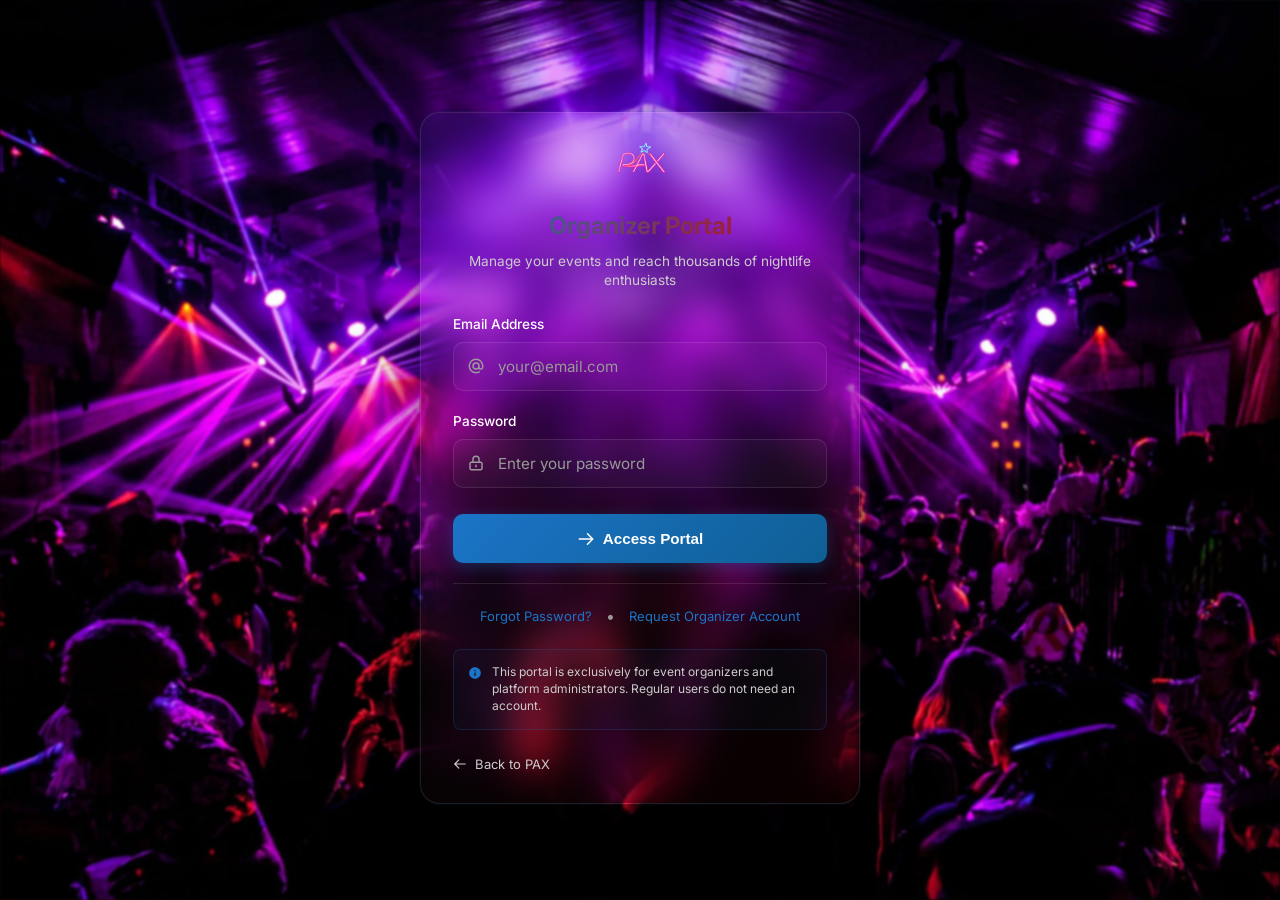
==== commit 70ec75c4: "deneysel" ====
--- a/cms/index.html
+++ b/cms/index.html
@@ -34,7 +34,7 @@
                 <div class="form-field">
                     <label for="email">Email Address</label>
                     <div class="input-wrapper">
-                        <svg class="input-icon" width="20" height="20" fill="none" stroke="currentColor" viewBox="0 0 24 24">
+                        <svg class="input-icon" width="18" height="18" fill="none" stroke="currentColor" viewBox="0 0 24 24">
                             <path stroke-linecap="round" stroke-linejoin="round" stroke-width="2" d="M16 12a4 4 0 10-8 0 4 4 0 008 0zm0 0v1.5a2.5 2.5 0 005 0V12a9 9 0 10-9 9m4.5-1.206a8.959 8.959 0 01-4.5 1.207"></path>
                         </svg>
                         <input 
@@ -51,7 +51,7 @@
                 <div class="form-field">
                     <label for="password">Password</label>
                     <div class="input-wrapper">
-                        <svg class="input-icon" width="20" height="20" fill="none" stroke="currentColor" viewBox="0 0 24 24">
+                        <svg class="input-icon" width="18" height="18" fill="none" stroke="currentColor" viewBox="0 0 24 24">
                             <path stroke-linecap="round" stroke-linejoin="round" stroke-width="2" d="M12 15v2m-6 4h12a2 2 0 002-2v-6a2 2 0 00-2-2H6a2 2 0 00-2 2v6a2 2 0 002 2zm10-10V7a4 4 0 00-8 0v4h8z"></path>
                         </svg>
                         <input 
@@ -70,7 +70,7 @@
 
                 <!-- Submit Button -->
                 <button type="submit" class="login-btn">
-                    <svg width="20" height="20" fill="none" stroke="currentColor" viewBox="0 0 24 24">
+                    <svg width="18" height="18" fill="none" stroke="currentColor" viewBox="0 0 24 24">
                         <path stroke-linecap="round" stroke-linejoin="round" stroke-width="2" d="M14 5l7 7m0 0l-7 7m7-7H3"></path>
                     </svg>
                     <span>Access Portal</span>
@@ -86,7 +86,7 @@
 
             <!-- Info Note -->
             <div class="login-info">
-                <svg width="16" height="16" fill="currentColor" viewBox="0 0 24 24">
+                <svg width="14" height="14" fill="currentColor" viewBox="0 0 24 24">
                     <path d="M12 2C6.48 2 2 6.48 2 12s4.48 10 10 10 10-4.48 10-10S17.52 2 12 2zm1 15h-2v-6h2v6zm0-8h-2V7h2v2z"></path>
                 </svg>
                 <p>This portal is exclusively for event organizers and platform administrators. Regular users do not need an account.</p>
@@ -94,7 +94,7 @@
 
             <!-- Back to Main Site -->
             <a href="../" class="back-link">
-                <svg width="16" height="16" fill="none" stroke="currentColor" viewBox="0 0 24 24">
+                <svg width="14" height="14" fill="none" stroke="currentColor" viewBox="0 0 24 24">
                     <path stroke-linecap="round" stroke-linejoin="round" stroke-width="2" d="M10 19l-7-7m0 0l7-7m-7 7h18"></path>
                 </svg>
                 Back to PAX
@@ -102,7 +102,7 @@
         </div>
     </div>
 
-    <script src="../script.js"></script>
-    <script src="cms.js"></script>
+    <script src="../script.js?v=20260330b"></script>
+    <script src="cms.js?v=20260330a"></script>
 </body>
 </html>
--- a/styles.css
+++ b/styles.css
@@ -38,12 +38,15 @@
   color: var(--text-primary);
   line-height: 1.6;
   overflow-x: hidden;
-  height: 100vh;
+  min-height: 100vh;
   position: relative;
-  display: flex;
-  flex-direction: column;
   margin: 0;
   padding: 0;
+}
+
+/* Prevent scrolling when filter drawer is open */
+body.filter-drawer-open {
+  overflow: hidden !important;
 }
 
 body::before {
@@ -145,7 +148,7 @@
   left: 50%;
   transform: translateX(-50%);
   pointer-events: none;
-  z-index: 10000;
+  z-index: 10002;
 }
 
 .nav-center .logo {
@@ -161,6 +164,7 @@
   left: 0px;
   top: 30px;
   z-index: 10000;
+  pointer-events: none;
 }
 
 .nav-right {
@@ -255,6 +259,70 @@
   background: rgba(27, 116, 199, 0.2);
 }
 
+.nav-right .search-bar-wrapper.has-value .search-clear-btn {
+  display: flex;
+}
+
+/* Navbar Filter Icon */
+.navbar-filter-icon {
+  position: relative;
+  display: flex;
+  align-items: center;
+  justify-content: center;
+  background: rgba(27, 116, 199, 0.05);
+  border: 2px solid rgba(27, 116, 199, 0.65);
+  border-radius: 50%;
+  padding: 0.5rem;
+  transition: all 0.3s cubic-bezier(0.4, 0, 0.2, 1);
+  box-shadow: 0 0 15px rgba(27, 116, 199, 0.15);
+  width: 35px;
+  height: 35px;
+  cursor: pointer;
+  color: var(--neon-primary);
+}
+
+.navbar-filter-icon:hover {
+  background: rgba(27, 116, 199, 0.35);
+  border-color: var(--neon-primary);
+  box-shadow: 0 0 30px rgba(27, 116, 199, 0.5);
+}
+
+.navbar-filter-icon svg {
+  filter: drop-shadow(0 0 6px var(--neon-primary));
+  flex-shrink: 0;
+}
+
+/* Navbar Organizer Icon */
+.organizer-icon-navbar {
+  position: relative;
+  display: flex;
+  align-items: center;
+  justify-content: center;
+  background: rgba(127, 207, 255, 0.08);
+  border: 2px solid rgba(127, 207, 255, 0.5);
+  border-radius: 50%;
+  padding: 0.55rem;
+  transition: all 0.3s cubic-bezier(0.4, 0, 0.2, 1);
+  box-shadow: 0 0 18px rgba(127, 207, 255, 0.2);
+  width: 42px;
+  height: 42px;
+  cursor: pointer;
+  color: #7fcfff;
+  text-decoration: none;
+}
+
+.organizer-icon-navbar:hover {
+  background: rgba(127, 207, 255, 0.18);
+  border-color: #7fcfff;
+  box-shadow: 0 0 35px rgba(127, 207, 255, 0.45);
+  transform: scale(1.05);
+}
+
+.organizer-icon-navbar svg {
+  filter: drop-shadow(0 0 8px #7fcfff);
+  flex-shrink: 0;
+}
+
 .menu-toggle {
   display: none;
   flex-direction: column;
@@ -271,11 +339,12 @@
 
 .logo {
   text-align: center;
-  display: flex;
-  justify-content: center;
-  align-items: center;
+  display: inline-block;
   background: transparent;
   pointer-events: auto;
+  text-decoration: none;
+  cursor: pointer;
+  padding: 30px 80px 30px 30px;
 }
 
 .logo-image {
@@ -283,8 +352,8 @@
   width: auto;
   object-fit: contain;
   background: transparent;
-  padding: 5px;
   transition: var(--transition);
+  display: block;
 }
 
 .logo-image:hover {
@@ -952,440 +1021,6 @@
   color: rgba(27, 116, 199, 1);
   font-size: 0.875rem;
   text-align: center;
-}
-
-/* Floating Filter Button */
-.filter-button-container {
-  display: flex;
-  justify-content: flex-end;
-  gap: 0.75rem;
-  margin-bottom: 0.5rem;
-  padding-top: 0.5rem;
-  padding-bottom: 0.5rem;
-  padding-right: 2rem;
-  max-width: 1400px;
-  margin-left: auto;
-  margin-right: auto;
-  width: 100%;
-  position: sticky;
-  top: 90px;
-  z-index: 500;
-  transition: transform 0.3s ease;
-}
-
-/* Floating Filter Button */
-.floating-filter-btn {
-  display: flex;
-  align-items: center;
-  justify-content: center;
-  gap: 0.5rem;
-  background: rgba(27, 116, 199, 0.05);
-  border: 2px solid rgba(27, 116, 199, 0.65);
-  padding: 0.75rem 1.5rem;
-  border-radius: 8px;
-  color: var(--neon-primary);
-  font-size: 0.95rem;
-  font-weight: 600;
-  cursor: pointer;
-  transition: all 0.3s ease;
-  box-shadow: 0 0 15px rgba(27, 116, 199, 0.15);
-}
-
-.floating-filter-btn.scrolled {
-  padding: 0;
-  border-radius: 8px;
-  width: 40px;
-  height: 40px;
-  display: flex;
-  align-items: center;
-  justify-content: center;
-}
-
-.filter-btn-icon {
-  transition: all 0.3s ease;
-  flex-shrink: 0;
-  transform: translateX(0);
-}
-
-.floating-filter-btn.scrolled .filter-btn-icon {
-  width: 22px;
-  height: 22px;
-  transform: translateX(3.9px);
-}
-
-.filter-btn-text {
-  transition: all 0.3s ease;
-  opacity: 1;
-  max-width: 100px;
-  overflow: hidden;
-  white-space: nowrap;
-}
-
-.floating-filter-btn.scrolled .filter-btn-text {
-  opacity: 0;
-  max-width: 0;
-  margin: 0;
-}
-
-.floating-filter-btn:hover {
-  background: rgba(27, 116, 199, 0.15);
-  border-color: var(--neon-primary);
-  box-shadow: 0 0 30px rgba(27, 116, 199, 0.5);
-  transform: translateY(-2px);
-}
-
-.floating-filter-btn svg {
-  filter: drop-shadow(0 0 6px var(--neon-primary));
-}
-
-/* Filter Drawer Container */
-.filter-drawer {
-  position: fixed;
-  top: 0;
-  left: 0;
-  right: 0;
-  bottom: 0;
-  z-index: 9999;
-  pointer-events: none;
-  opacity: 0;
-  transition: opacity 0.3s ease;
-}
-
-.filter-drawer.active {
-  pointer-events: all;
-  opacity: 1;
-}
-
-/* Drawer Overlay */
-.filter-drawer-overlay {
-  position: absolute;
-  top: 0;
-  left: 0;
-  right: 0;
-  bottom: 0;
-  background: rgba(0, 0, 0, 0.7);
-  backdrop-filter: blur(4px);
-  opacity: 0;
-  transition: opacity 0.3s ease;
-}
-
-.filter-drawer.active .filter-drawer-overlay {
-  opacity: 1;
-}
-
-/* Drawer Panel */
-.filter-drawer-panel {
-  position: absolute;
-  top: 0;
-  right: 0;
-  bottom: 0;
-  width: 100%;
-  max-width: 420px;
-  background: rgba(10, 10, 10, 0.98);
-  backdrop-filter: blur(40px);
-  -webkit-backdrop-filter: blur(40px);
-  border-left: 1px solid rgba(27, 116, 199, 0.2);
-  box-shadow: -10px 0 50px rgba(0, 0, 0, 0.8);
-  display: flex;
-  flex-direction: column;
-  transform: translateX(100%);
-  transition: transform 0.4s cubic-bezier(0.4, 0, 0.2, 1);
-}
-
-.filter-drawer.active .filter-drawer-panel {
-  transform: translateX(0);
-}
-
-/* Drawer Header */
-.filter-drawer-header {
-  display: flex;
-  justify-content: space-between;
-  align-items: center;
-  padding: 2rem;
-  border-bottom: 1px solid rgba(255, 255, 255, 0.1);
-  background: linear-gradient(135deg, rgba(27, 116, 199, 0.05) 0%, transparent 100%);
-}
-
-.filter-drawer-header h3 {
-  display: flex;
-  align-items: center;
-  gap: 0.75rem;
-  font-size: 1.3rem;
-  font-weight: 700;
-  text-transform: uppercase;
-  letter-spacing: 1.5px;
-  color: var(--text-primary);
-  margin: 0;
-}
-
-.filter-drawer-header h3 svg {
-  color: var(--neon-primary);
-  filter: drop-shadow(0 0 10px var(--neon-primary));
-}
-
-.filter-drawer-close {
-  display: flex;
-  align-items: center;
-  justify-content: center;
-  width: 40px;
-  height: 40px;
-  background: rgba(255, 255, 255, 0.05);
-  border: 1px solid rgba(255, 255, 255, 0.1);
-  border-radius: 8px;
-  color: var(--text-secondary);
-  cursor: pointer;
-  transition: all 0.3s ease;
-}
-
-.filter-drawer-close:hover {
-  background: rgba(204, 0, 0, 0.1);
-  border-color: rgba(204, 0, 0, 0.5);
-  color: #ff6666;
-  transform: rotate(90deg);
-}
-
-/* Drawer Content */
-.filter-drawer-content {
-  flex: 1;
-  overflow-y: auto;
-  padding: 2rem;
-  display: flex;
-  flex-direction: column;
-  gap: 2rem;
-}
-
-/* Custom Scrollbar for Drawer */
-.filter-drawer-content::-webkit-scrollbar {
-  width: 8px;
-}
-
-.filter-drawer-content::-webkit-scrollbar-track {
-  background: rgba(255, 255, 255, 0.02);
-}
-
-.filter-drawer-content::-webkit-scrollbar-thumb {
-  background: rgba(27, 116, 199, 0.3);
-  border-radius: 4px;
-}
-
-.filter-drawer-content::-webkit-scrollbar-thumb:hover {
-  background: rgba(27, 116, 199, 0.5);
-}
-
-/* Drawer Filter Groups */
-.drawer-filter-group {
-  display: flex;
-  flex-direction: column;
-  gap: 1rem;
-}
-
-.drawer-filter-label {
-  display: flex;
-  align-items: center;
-  gap: 0.65rem;
-  color: var(--text-primary);
-  font-size: 0.95rem;
-  font-weight: 600;
-  text-transform: uppercase;
-  letter-spacing: 1.2px;
-}
-
-.drawer-filter-label svg {
-  color: var(--neon-primary);
-  filter: drop-shadow(0 0 6px var(--neon-primary));
-  flex-shrink: 0;
-}
-
-/* Date Range Inputs */
-.date-range-inputs {
-  display: flex;
-  flex-direction: column;
-  gap: 0.75rem;
-}
-
-.date-separator {
-  text-align: center;
-  color: var(--text-secondary);
-  font-size: 0.85rem;
-  font-weight: 600;
-  text-transform: uppercase;
-  letter-spacing: 1px;
-  padding: 0.25rem 0;
-}
-
-.drawer-filter-input {
-  background: rgba(255, 255, 255, 0.05);
-  border: 1px solid rgba(255, 255, 255, 0.15);
-  border-radius: 10px;
-  padding: 1rem 1.25rem;
-  color: var(--text-primary);
-  font-size: 0.95rem;
-  font-family: inherit;
-  transition: all 0.3s ease;
-}
-
-.drawer-filter-input:focus {
-  outline: none;
-  background: rgba(255, 255, 255, 0.08);
-  border-color: var(--neon-primary);
-  box-shadow: 0 0 0 3px rgba(27, 116, 199, 0.15);
-}
-
-/* Drawer Price Checkboxes */
-.drawer-price-checkboxes {
-  display: grid;
-  grid-template-columns: repeat(2, 1fr);
-  gap: 0.75rem;
-}
-
-.drawer-checkbox-label {
-  display: flex;
-  align-items: center;
-  justify-content: center;
-  gap: 0.5rem;
-  padding: 1rem;
-  background: rgba(255, 255, 255, 0.05);
-  border: 1px solid rgba(255, 255, 255, 0.15);
-  border-radius: 10px;
-  cursor: pointer;
-  transition: all 0.3s ease;
-  user-select: none;
-}
-
-.drawer-checkbox-label:hover {
-  background: rgba(27, 116, 199, 0.15);
-  border-color: var(--neon-primary);
-  transform: translateY(-2px);
-}
-
-.drawer-checkbox-label:has(.price-checkbox:checked) {
-  background: rgba(27, 116, 199, 0.2);
-  border-color: var(--neon-primary);
-  box-shadow: 0 0 15px rgba(27, 116, 199, 0.3);
-}
-
-/* Price Checkbox Styling */
-.price-checkbox {
-  appearance: none;
-  width: 20px;
-  height: 20px;
-  border: 2px solid rgba(255, 255, 255, 0.3);
-  border-radius: 5px;
-  cursor: pointer;
-  position: relative;
-  transition: all 0.3s ease;
-  flex-shrink: 0;
-}
-
-.price-checkbox:checked {
-  background: var(--neon-primary);
-  border-color: var(--neon-primary);
-  box-shadow: 0 0 10px rgba(27, 116, 199, 0.5);
-}
-
-.price-checkbox:checked::after {
-  content: '✓';
-  position: absolute;
-  top: 50%;
-  left: 50%;
-  transform: translate(-50%, -50%);
-  color: #000;
-  font-size: 14px;
-  font-weight: 900;
-}
-
-.drawer-checkbox-text {
-  color: var(--text-primary);
-  font-weight: 700;
-  font-size: 1.1rem;
-  letter-spacing: 0.5px;
-}
-
-/* Filter Results Display */
-.filter-results-display {
-  text-align: center;
-  color: var(--text-secondary);
-  font-size: 0.9rem;
-  font-weight: 500;
-  padding: 1rem;
-  background: rgba(255, 255, 255, 0.03);
-  border-radius: 8px;
-  border: 1px solid rgba(255, 255, 255, 0.08);
-}
-
-/* Drawer Actions */
-.filter-drawer-actions {
-  padding: 2rem;
-  border-top: 1px solid rgba(255, 255, 255, 0.1);
-  display: flex;
-  gap: 1rem;
-  background: linear-gradient(0deg, rgba(27, 116, 199, 0.03) 0%, transparent 100%);
-}
-
-.drawer-reset-btn,
-.drawer-apply-btn {
-  flex: 1;
-  display: flex;
-  align-items: center;
-  justify-content: center;
-  gap: 0.5rem;
-  padding: 1rem 1.5rem;
-  border-radius: 10px;
-  font-size: 0.95rem;
-  font-weight: 700;
-  text-transform: uppercase;
-  letter-spacing: 1px;
-  cursor: pointer;
-  transition: all 0.3s ease;
-}
-
-.drawer-reset-btn {
-  background: rgba(255, 255, 255, 0.05);
-  border: 1px solid rgba(255, 255, 255, 0.15);
-  color: var(--text-secondary);
-}
-
-.drawer-reset-btn:hover {
-  background: rgba(204, 0, 0, 0.15);
-  border-color: rgba(204, 0, 0, 0.5);
-  color: #ff6666;
-  transform: translateY(-2px);
-}
-
-.drawer-apply-btn {
-  background: linear-gradient(135deg, var(--neon-primary), rgba(27, 116, 199, 0.7));
-  border: 1px solid var(--neon-primary);
-  color: #000;
-  box-shadow: 0 0 20px rgba(27, 116, 199, 0.4);
-}
-
-.drawer-apply-btn:hover {
-  box-shadow: 0 0 30px rgba(27, 116, 199, 0.6);
-  transform: translateY(-2px);
-}
-
-/* Mobile Responsive */
-@media (max-width: 768px) {
-  .filter-drawer-panel {
-    max-width: 100%;
-  }
-  
-  .drawer-price-checkboxes {
-    grid-template-columns: repeat(3, 1fr);
-  }
-  
-  .filter-drawer-header {
-    padding: 1.5rem;
-  }
-  
-  .filter-drawer-content {
-    padding: 1.5rem;
-  }
-  
-  .filter-drawer-actions {
-    padding: 1.5rem;
-    flex-direction: column;
-  }
 }
 
 /* Glass Card Styles */
@@ -2469,6 +2104,7 @@
       rgba(10, 10, 10, 0.98) 100%
     );
     overflow: hidden;
+    padding-top: 110px;
   }
   
   .hero-landing::before {
@@ -2574,8 +2210,15 @@
     display: none !important;
   }
   
-  .organizer-icon-mobile,
-  .mobile-filter-icon {
+  .navbar-filter-icon {
+    display: none !important;
+  }
+  
+  .organizer-icon-navbar {
+    display: none !important;
+  }
+  
+  .organizer-icon-mobile {
     display: flex !important;
     align-items: center;
     justify-content: center;
@@ -2586,31 +2229,44 @@
     border-radius: 50%;
     color: #7fcfff;
     transition: all 0.3s ease;
-  }
-
-  .organizer-icon-mobile {
     border-color: rgba(127, 207, 255, 0.86);
     box-shadow: 0 0 10px rgba(127, 207, 255, 0.26);
   }
-
+  
   .mobile-filter-icon {
-    border: none;
+    display: flex !important;
+    align-items: center;
+    justify-content: center;
+    width: 35px;
+    height: 35px;
+    background: rgba(127, 207, 255, 0.08);
+    border: 2px solid rgba(127, 207, 255, 0.5);
+    border-radius: 50%;
+    color: #7fcfff;
+    transition: all 0.3s ease;
     cursor: pointer;
     padding: 0;
     font: inherit;
-    box-shadow: inset 0 0 0 1px rgba(127, 207, 255, 0.5), 0 0 10px rgba(127, 207, 255, 0.2);
+    box-shadow: 0 0 10px rgba(127, 207, 255, 0.2);
   }
 
   .mobile-filter-icon svg {
     display: block;
     margin: auto;
+    filter: drop-shadow(0 0 6px #7fcfff);
   }
   
   .organizer-icon-mobile:hover,
-  .organizer-icon-mobile:active,
+  .organizer-icon-mobile:active {
+    background: rgba(27, 116, 199, 0.24);
+    transform: scale(0.95);
+  }
+  
   .mobile-filter-icon:hover,
   .mobile-filter-icon:active {
-    background: rgba(27, 116, 199, 0.24);
+    background: rgba(127, 207, 255, 0.18);
+    border-color: #7fcfff;
+    box-shadow: 0 0 20px rgba(127, 207, 255, 0.4);
     transform: scale(0.95);
   }
   
@@ -2635,6 +2291,10 @@
     height: 40px;
   }
   
+  .logo {
+    padding: 20px 60px 20px 20px;
+  }
+  
   .logo-image {
     height: 72px;
   }
@@ -2672,7 +2332,7 @@
     left: 50%;
     transform: translateX(-50%);
     pointer-events: none;
-    z-index: 10000;
+    z-index: 10002;
   }
   
   .nav-center .logo {
@@ -4544,6 +4204,14 @@
   letter-spacing: 0.8px;
 }
 
+/* Organizer Contact Buttons Container */
+.organizer-contact-buttons {
+  display: flex;
+  flex-direction: column;
+  gap: 0.75rem;
+  margin-top: 0.5rem;
+}
+
 .organizer-contact-btn {
   width: 100%;
   display: flex;
@@ -4566,12 +4234,25 @@
   cursor: pointer;
   transition: all 0.4s cubic-bezier(0.4, 0, 0.2, 1);
   box-shadow: 0 6px 20px var(--event-glow);
-  margin-top: 0.5rem;
+  text-decoration: none;
 }
 
 .organizer-contact-btn:hover {
   transform: translateY(-3px);
   box-shadow: 0 10px 30px var(--event-glow);
+}
+
+/* Specific contact button styles */
+.organizer-contact-email {
+  background: linear-gradient(135deg, #1b74c7, #0f5f95);
+}
+
+.organizer-contact-phone {
+  background: linear-gradient(135deg, #10b981, #059669);
+}
+
+.organizer-contact-instagram {
+  background: linear-gradient(135deg, #e4405f, #c13584, #833ab4);
 }
 
 /* Add to Calendar Buttons */
--- a/cms/cms.css
+++ b/cms/cms.css
@@ -20,7 +20,7 @@
   display: flex;
   align-items: center;
   justify-content: center;
-  padding: 2rem;
+  padding: 3rem 2rem 2rem;
   background: radial-gradient(circle at top right, rgba(27, 116, 199, 0.15), transparent 50%),
               radial-gradient(circle at bottom left, rgba(204, 0, 0, 0.15), transparent 50%),
               #000000;
@@ -32,7 +32,7 @@
 
 .login-container {
   width: 100%;
-  max-width: 480px;
+  max-width: 440px;
   animation: fadeIn 0.6s ease;
 }
 
@@ -52,56 +52,56 @@
   backdrop-filter: blur(20px);
   -webkit-backdrop-filter: blur(20px);
   border: 1px solid rgba(255, 255, 255, 0.1);
-  border-radius: 24px;
-  padding: 3rem;
+  border-radius: 20px;
+  padding: 1.5rem 2rem;
   box-shadow: 0 20px 60px rgba(0, 0, 0, 0.5),
               0 0 0 1px rgba(27, 116, 199, 0.1);
 }
 
 .login-header {
   text-align: center;
-  margin-bottom: 2.5rem;
+  margin-bottom: 1.5rem;
 }
 
 .login-logo {
-  height: 80px;
+  height: 50px;
   width: auto;
-  margin-bottom: 1.5rem;
+  margin-bottom: 0.75rem;
   object-fit: contain;
 }
 
 .login-title {
-  font-size: 2rem;
+  font-size: 1.5rem;
   font-weight: 700;
   background: linear-gradient(135deg, var(--neon-primary), var(--neon-secondary));
   -webkit-background-clip: text;
   -webkit-text-fill-color: transparent;
   background-clip: text;
-  margin-bottom: 0.5rem;
+  margin-bottom: 0.4rem;
 }
 
 .login-subtitle {
   color: var(--text-secondary);
-  font-size: 0.95rem;
-  line-height: 1.5;
+  font-size: 0.85rem;
+  line-height: 1.4;
 }
 
 /* Form Styles */
 .cms-login-form {
   display: flex;
   flex-direction: column;
-  gap: 1.5rem;
+  gap: 1.25rem;
 }
 
 .form-field {
   display: flex;
   flex-direction: column;
-  gap: 0.5rem;
+  gap: 0.4rem;
 }
 
 .form-field label {
   color: var(--text-light);
-  font-size: 0.9rem;
+  font-size: 0.85rem;
   font-weight: 500;
 }
 
@@ -113,7 +113,7 @@
 
 .input-icon {
   position: absolute;
-  left: 1rem;
+  left: 0.875rem;
   color: var(--text-muted);
   pointer-events: none;
   z-index: 1;
@@ -123,10 +123,10 @@
   width: 100%;
   background: rgba(255, 255, 255, 0.03);
   border: 1px solid rgba(255, 255, 255, 0.1);
-  border-radius: 12px;
-  padding: 1rem 1rem 1rem 3rem;
+  border-radius: 10px;
+  padding: 0.875rem 0.875rem 0.875rem 2.75rem;
   color: var(--text-light);
-  font-size: 1rem;
+  font-size: 0.95rem;
   font-family: inherit;
   transition: all 0.3s ease;
 }
@@ -147,9 +147,9 @@
   border: 1px solid rgba(204, 0, 0, 0.3);
   border-left: 3px solid var(--neon-secondary);
   border-radius: 8px;
-  padding: 0.875rem 1rem;
+  padding: 0.75rem 0.875rem;
   color: var(--neon-secondary);
-  font-size: 0.875rem;
+  font-size: 0.813rem;
   display: flex;
   align-items: center;
   gap: 0.5rem;
@@ -158,19 +158,19 @@
 .login-btn {
   background: linear-gradient(135deg, var(--neon-primary), #0f5f95);
   border: none;
-  border-radius: 12px;
-  padding: 1.125rem 1.5rem;
+  border-radius: 10px;
+  padding: 0.95rem 1.25rem;
   color: white;
-  font-size: 1rem;
+  font-size: 0.95rem;
   font-weight: 600;
   cursor: pointer;
   display: flex;
   align-items: center;
   justify-content: center;
-  gap: 0.625rem;
+  gap: 0.5rem;
   transition: all 0.3s ease;
   box-shadow: 0 4px 15px rgba(27, 116, 199, 0.3);
-  margin-top: 0.5rem;
+  margin-top: 0.4rem;
 }
 
 .login-btn:hover {
@@ -183,19 +183,19 @@
 }
 
 .login-footer {
-  margin-top: 1.5rem;
-  padding-top: 1.5rem;
+  margin-top: 1.25rem;
+  padding-top: 1.25rem;
   border-top: 1px solid rgba(255, 255, 255, 0.1);
   display: flex;
   align-items: center;
   justify-content: center;
-  gap: 1rem;
+  gap: 0.875rem;
 }
 
 .footer-link {
   color: var(--neon-primary);
   text-decoration: none;
-  font-size: 0.875rem;
+  font-size: 0.813rem;
   transition: color 0.3s ease;
 }
 
@@ -209,26 +209,26 @@
 }
 
 .login-info {
-  margin-top: 1.5rem;
-  padding: 1rem;
+  margin-top: 1.25rem;
+  padding: 0.875rem;
   background: rgba(27, 116, 199, 0.05);
   border: 1px solid rgba(27, 116, 199, 0.2);
-  border-radius: 10px;
-  display: flex;
-  gap: 0.75rem;
+  border-radius: 8px;
+  display: flex;
+  gap: 0.625rem;
   align-items: flex-start;
 }
 
 .login-info svg {
   flex-shrink: 0;
   color: var(--neon-primary);
-  margin-top: 0.125rem;
+  margin-top: 0.1rem;
 }
 
 .login-info p {
   color: var(--text-secondary);
-  font-size: 0.813rem;
-  line-height: 1.5;
+  font-size: 0.75rem;
+  line-height: 1.4;
   margin: 0;
 }
 
@@ -236,10 +236,10 @@
   display: inline-flex;
   align-items: center;
   gap: 0.5rem;
-  margin-top: 2rem;
+  margin-top: 1.5rem;
   color: var(--text-secondary);
   text-decoration: none;
-  font-size: 0.875rem;
+  font-size: 0.813rem;
   transition: color 0.3s ease;
 }
 
@@ -460,8 +460,7 @@
 }
 
 /* Dashboard Icon-Only Buttons */
-.dashboard-profile-btn,
-.dashboard-logout-btn {
+.dashboard-profile-btn {
   background: rgba(255, 255, 255, 0.1);
   border: 1px solid rgba(255, 255, 255, 0.15);
   border-radius: 8px;
@@ -478,19 +477,48 @@
   flex-shrink: 0;
 }
 
-.dashboard-profile-btn:hover,
-.dashboard-logout-btn:hover {
+.dashboard-profile-btn:hover {
   background: rgba(255, 255, 255, 0.15);
   border-color: rgba(27, 116, 199, 0.5);
   transform: translateY(-2px);
 }
 
-.dashboard-profile-btn svg,
+.dashboard-profile-btn svg {
+  width: 18px;
+  height: 18px;
+  display: block;
+  margin: 0;
+}
+
+/* Logout Button - With Text on Desktop */
+.dashboard-logout-btn {
+  background: rgba(204, 0, 0, 0.1);
+  border: 1px solid rgba(204, 0, 0, 0.3);
+  border-radius: 8px;
+  padding: 0.625rem 1rem;
+  font-weight: 500;
+  color: #ff6b6b !important;
+  transition: all 0.3s ease;
+  cursor: pointer;
+  display: inline-flex;
+  align-items: center;
+  gap: 0.5rem;
+  font-size: 0.85rem;
+  white-space: nowrap;
+}
+
+.dashboard-logout-btn:hover {
+  background: rgba(204, 0, 0, 0.2);
+  border-color: rgba(204, 0, 0, 0.5);
+  color: #ff4444 !important;
+  transform: translateY(-2px);
+}
+
 .dashboard-logout-btn svg {
   width: 18px;
   height: 18px;
   display: block;
-  margin: 0;
+  flex-shrink: 0;
 }
 
 /* Event Organizer Display in Dashboard Cards */
@@ -1218,14 +1246,15 @@
 }
 
 .profile-modal-overlay {
-  position: absolute;
+  position: fixed;
   top: 0;
   left: 0;
   width: 100%;
   height: 100%;
-  background: rgba(0, 0, 0, 0.85);
-  backdrop-filter: blur(10px);
-  -webkit-backdrop-filter: blur(10px);
+  background: rgba(0, 0, 0, 0.92);
+  backdrop-filter: blur(15px);
+  -webkit-backdrop-filter: blur(15px);
+  z-index: 10000;
 }
 
 .profile-modal-content {
@@ -1373,6 +1402,56 @@
 .profile-save-btn:hover {
   transform: translateY(-2px);
   box-shadow: 0 8px 20px rgba(27, 116, 199, 0.3);
+}
+
+/* Profile Modal - Contact Section Styles */
+.profile-divider {
+  height: 1px;
+  background: linear-gradient(90deg, transparent, rgba(255, 255, 255, 0.2), transparent);
+  margin: 1.5rem 0;
+}
+
+.profile-section-label {
+  display: flex;
+  align-items: center;
+  gap: 0.5rem;
+  color: var(--neon-primary);
+  font-size: 0.9rem;
+  font-weight: 600;
+  margin-bottom: 1rem;
+}
+
+.profile-section-label svg {
+  flex-shrink: 0;
+}
+
+.field-note {
+  display: block;
+  font-size: 0.8rem;
+  color: var(--text-muted);
+  font-weight: 400;
+  margin-top: 0.25rem;
+  font-style: italic;
+}
+
+.input-with-prefix {
+  position: relative;
+  display: flex;
+  align-items: center;
+}
+
+.input-prefix {
+  position: absolute;
+  left: 1rem;
+  color: var(--text-secondary);
+  font-size: 0.95rem;
+  font-weight: 500;
+  pointer-events: none;
+  z-index: 1;
+}
+
+.profile-input-with-prefix {
+  padding-left: 2.25rem;
 }
 
 @media (max-width: 768px) {
@@ -1445,19 +1524,24 @@
     display: block !important;
   }
   
-  /* Profile & Logout Buttons - Slightly smaller on mobile */
+  /* Profile & Logout Buttons - Icon only on mobile */
   .dashboard-profile-btn,
   .dashboard-logout-btn {
     width: 32px !important;
     height: 32px !important;
     min-width: 32px !important;
     padding: 0.375rem !important;
+    gap: 0 !important;
   }
   
   .dashboard-profile-btn svg,
   .dashboard-logout-btn svg {
     width: 16px !important;
     height: 16px !important;
+  }
+  
+  .dashboard-logout-btn .logout-text {
+    display: none !important;
   }
   
   .nav-right {
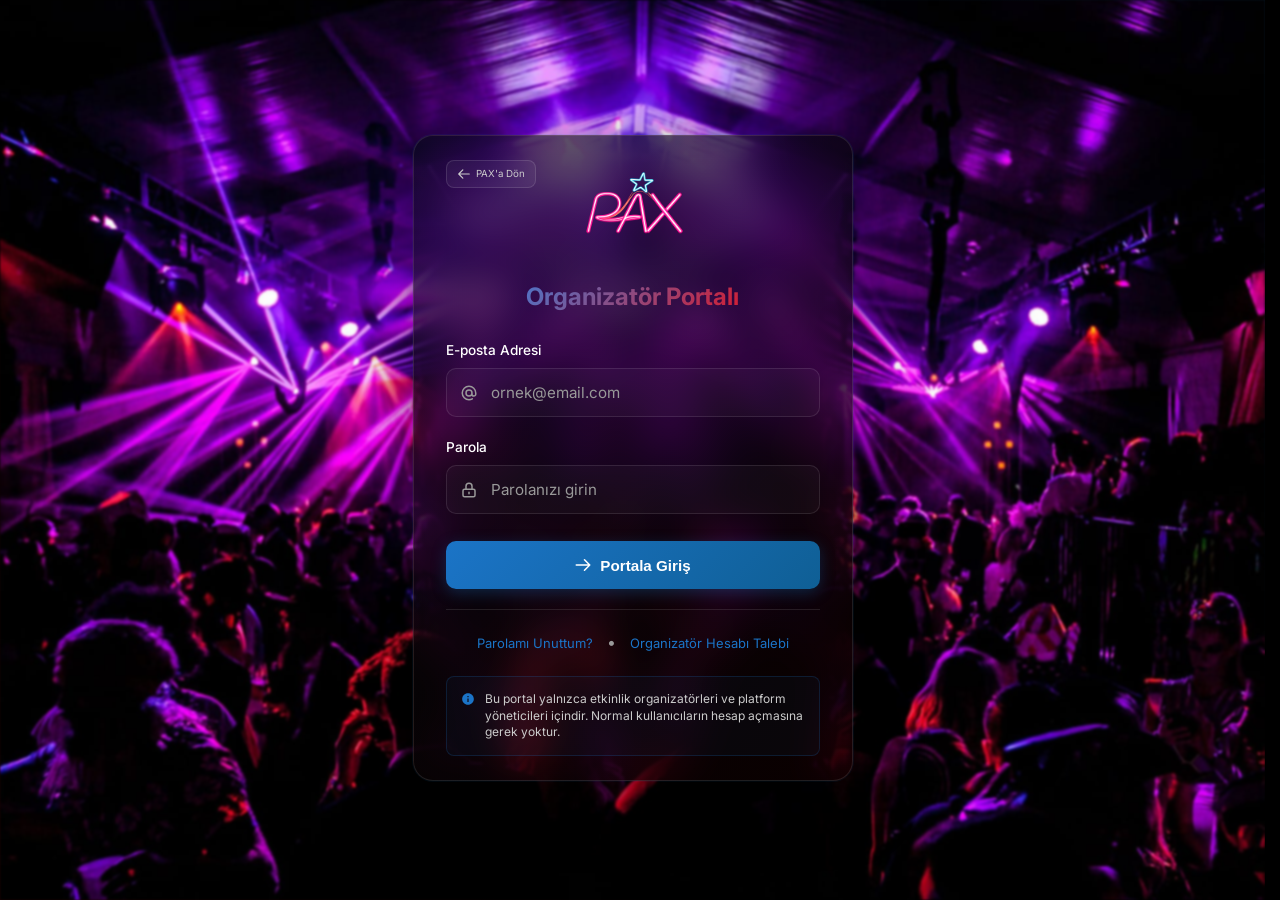
==== commit 3f444c84: "Mobile UX: scroll lock fixes, toast notifications, organizer profile improvements" ====
--- a/cms/index.html
+++ b/cms/index.html
@@ -1,10 +1,10 @@
 <!DOCTYPE html>
-<html lang="en">
+<html lang="tr">
 <head>
     <meta charset="UTF-8">
     <meta name="viewport" content="width=device-width, initial-scale=1.0">
     <meta name="theme-color" content="#000000">
-    <title>Organizer Portal - PAX</title>
+    <title>Organizatör Portalı - PAX</title>
     
     <!-- Google Analytics -->
     <script async src="https://www.googletagmanager.com/gtag/js?id=G-GS721ZWJJF"></script>
@@ -24,15 +24,22 @@
         <div class="login-card">
             <!-- Logo Header -->
             <div class="login-header">
-                <img src="../pax-logo.png" alt="PAX" class="login-logo">
-                <h1 class="login-title">Organizer Portal</h1>
-                <p class="login-subtitle">Manage your events and reach thousands of nightlife enthusiasts</p>
+                <div class="login-top-row">
+                    <a href="../" class="back-link">
+                        <svg width="14" height="14" fill="none" stroke="currentColor" viewBox="0 0 24 24">
+                            <path stroke-linecap="round" stroke-linejoin="round" stroke-width="2" d="M10 19l-7-7m0 0l7-7m-7 7h18"></path>
+                        </svg>
+                        PAX'a Dön
+                    </a>
+                    <img src="../pax-logo.png" alt="PAX" class="login-logo">
+                </div>
+                <h1 class="login-title">Organizatör Portalı</h1>
             </div>
 
             <!-- Login Form -->
             <form class="cms-login-form" id="cms-login-form">
                 <div class="form-field">
-                    <label for="email">Email Address</label>
+                    <label for="email">E-posta Adresi</label>
                     <div class="input-wrapper">
                         <svg class="input-icon" width="18" height="18" fill="none" stroke="currentColor" viewBox="0 0 24 24">
                             <path stroke-linecap="round" stroke-linejoin="round" stroke-width="2" d="M16 12a4 4 0 10-8 0 4 4 0 008 0zm0 0v1.5a2.5 2.5 0 005 0V12a9 9 0 10-9 9m4.5-1.206a8.959 8.959 0 01-4.5 1.207"></path>
@@ -41,7 +48,7 @@
                             type="email" 
                             id="email" 
                             class="form-input" 
-                            placeholder="your@email.com" 
+                            placeholder="ornek@email.com" 
                             required
                             autocomplete="email"
                         >
@@ -49,7 +56,7 @@
                 </div>
 
                 <div class="form-field">
-                    <label for="password">Password</label>
+                    <label for="password">Parola</label>
                     <div class="input-wrapper">
                         <svg class="input-icon" width="18" height="18" fill="none" stroke="currentColor" viewBox="0 0 24 24">
                             <path stroke-linecap="round" stroke-linejoin="round" stroke-width="2" d="M12 15v2m-6 4h12a2 2 0 002-2v-6a2 2 0 00-2-2H6a2 2 0 00-2 2v6a2 2 0 002 2zm10-10V7a4 4 0 00-8 0v4h8z"></path>
@@ -58,7 +65,7 @@
                             type="password" 
                             id="password" 
                             class="form-input" 
-                            placeholder="Enter your password" 
+                            placeholder="Parolanızı girin" 
                             required
                             autocomplete="current-password"
                         >
@@ -73,15 +80,15 @@
                     <svg width="18" height="18" fill="none" stroke="currentColor" viewBox="0 0 24 24">
                         <path stroke-linecap="round" stroke-linejoin="round" stroke-width="2" d="M14 5l7 7m0 0l-7 7m7-7H3"></path>
                     </svg>
-                    <span>Access Portal</span>
+                    <span>Portala Giriş</span>
                 </button>
             </form>
 
             <!-- Footer Links -->
             <div class="login-footer">
-                <a href="#" class="footer-link">Forgot Password?</a>
+                <a href="#" class="footer-link">Parolamı Unuttum?</a>
                 <span class="footer-separator">•</span>
-                <a href="#" class="footer-link">Request Organizer Account</a>
+                <a href="#" class="footer-link">Organizatör Hesabı Talebi</a>
             </div>
 
             <!-- Info Note -->
@@ -89,16 +96,9 @@
                 <svg width="14" height="14" fill="currentColor" viewBox="0 0 24 24">
                     <path d="M12 2C6.48 2 2 6.48 2 12s4.48 10 10 10 10-4.48 10-10S17.52 2 12 2zm1 15h-2v-6h2v6zm0-8h-2V7h2v2z"></path>
                 </svg>
-                <p>This portal is exclusively for event organizers and platform administrators. Regular users do not need an account.</p>
+                <p>Bu portal yalnızca etkinlik organizatörleri ve platform yöneticileri içindir. Normal kullanıcıların hesap açmasına gerek yoktur.</p>
             </div>
 
-            <!-- Back to Main Site -->
-            <a href="../" class="back-link">
-                <svg width="14" height="14" fill="none" stroke="currentColor" viewBox="0 0 24 24">
-                    <path stroke-linecap="round" stroke-linejoin="round" stroke-width="2" d="M10 19l-7-7m0 0l7-7m-7 7h18"></path>
-                </svg>
-                Back to PAX
-            </a>
         </div>
     </div>
 
--- a/styles.css
+++ b/styles.css
@@ -29,6 +29,7 @@
 
 html {
   -webkit-tap-highlight-color: transparent;
+  scrollbar-gutter: stable;
 }
 
 body {
@@ -38,15 +39,33 @@
   color: var(--text-primary);
   line-height: 1.6;
   overflow-x: hidden;
-  min-height: 100vh;
+  height: 100vh;
   position: relative;
+  display: flex;
+  flex-direction: column;
   margin: 0;
   padding: 0;
+  scrollbar-gutter: stable;
 }
 
 /* Prevent scrolling when filter drawer is open */
+html.filter-drawer-open,
 body.filter-drawer-open {
   overflow: hidden !important;
+  touch-action: none;
+}
+
+/* On mobile, fix body at top */
+@media (max-width: 768px) {
+  html.filter-drawer-open,
+  body.filter-drawer-open {
+    position: fixed;
+    width: 100%;
+    left: 0;
+    right: 0;
+    top: 0 !important;
+    height: 100vh;
+  }
 }
 
 body::before {
@@ -430,6 +449,99 @@
   color: white !important;
 }
 
+.editor-preview-btn {
+  background: rgba(255, 255, 255, 0.06);
+  border: 1.5px solid rgba(255, 255, 255, 0.18);
+  border-radius: 8px;
+  padding: 0.625rem 1rem;
+  font-weight: 500;
+  color: rgba(255, 255, 255, 0.85) !important;
+  transition: all 0.3s ease;
+  cursor: pointer;
+  display: inline-flex;
+  align-items: center;
+  gap: 0.25rem;
+  font-size: 0.85rem;
+  text-decoration: none;
+}
+
+.editor-preview-btn:hover {
+  background: rgba(255, 255, 255, 0.12);
+  border-color: rgba(255, 255, 255, 0.35);
+  color: white !important;
+  transform: translateY(-2px);
+}
+
+.editor-publish-now-btn {
+  background: linear-gradient(135deg, #059669 0%, #10b981 52%, #34d399 100%);
+  border: none;
+  border-radius: 8px;
+  padding: 0.625rem 1rem;
+  font-weight: 500;
+  color: white !important;
+  transition: all 0.3s ease;
+  box-shadow: 0 2px 10px rgba(5, 150, 105, 0.42);
+  cursor: pointer;
+  display: inline-flex;
+  align-items: center;
+  gap: 0.25rem;
+  font-size: 0.85rem;
+  text-decoration: none;
+}
+
+.editor-publish-now-btn:hover {
+  background: linear-gradient(135deg, #047857 0%, #059669 50%, #10b981 100%);
+  transform: translateY(-2px);
+  box-shadow: 0 4px 14px rgba(5, 150, 105, 0.5);
+  color: white !important;
+}
+
+.editor-share-btn {
+  display: inline-flex;
+  align-items: center;
+  justify-content: center;
+  width: 38px;
+  height: 38px;
+  border: 1.5px solid rgba(27, 116, 199, 0.55);
+  background: rgba(27, 116, 199, 0.1);
+  border-radius: 8px;
+  color: var(--neon-primary, #1b74c7);
+  cursor: pointer;
+  transition: all 0.25s ease;
+  padding: 0;
+  flex-shrink: 0;
+}
+
+.editor-share-btn:hover {
+  background: rgba(27, 116, 199, 0.22);
+  border-color: rgba(27, 116, 199, 0.9);
+  transform: translateY(-1px);
+}
+
+.editor-share-toast {
+  position: fixed;
+  bottom: 28px;
+  left: 50%;
+  transform: translateX(-50%) translateY(16px);
+  background: rgba(5, 150, 105, 0.93);
+  color: #fff;
+  padding: 10px 22px;
+  border-radius: 10px;
+  font-size: 0.875rem;
+  font-family: Inter, sans-serif;
+  backdrop-filter: blur(8px);
+  box-shadow: 0 4px 20px rgba(0,0,0,0.35);
+  opacity: 0;
+  transition: opacity 0.25s ease, transform 0.25s ease;
+  z-index: 10000;
+  pointer-events: none;
+}
+
+.editor-share-toast.visible {
+  opacity: 1;
+  transform: translateX(-50%) translateY(0);
+}
+
 .nav-share-btn {
   display: inline-flex;
   align-items: center;
@@ -944,7 +1056,6 @@
   margin-top: 0;
   scroll-behavior: auto;
   background: transparent;
-  contain: layout style paint;
 }
 
 /* Hero Landing - Hidden on Desktop by Default */
@@ -980,6 +1091,7 @@
   max-width: 1400px;
   margin: 0 auto;
   padding: 0 2rem;
+  position: relative;
 }
 
 .section-header {
@@ -1021,6 +1133,574 @@
   color: rgba(27, 116, 199, 1);
   font-size: 0.875rem;
   text-align: center;
+}
+
+/* Filter Drawer Container */
+.filter-drawer {
+  position: fixed;
+  top: 0;
+  left: 0;
+  right: 0;
+  bottom: 0;
+  z-index: 10001;
+  pointer-events: none;
+  opacity: 0;
+  transition: opacity 0.3s ease;
+}
+
+.filter-drawer.active {
+  pointer-events: all;
+  opacity: 1;
+}
+
+/* Drawer Overlay */
+.filter-drawer-overlay {
+  position: fixed;
+  top: 0;
+  left: 0;
+  right: 0;
+  bottom: 0;
+  background: rgba(0, 0, 0, 0.7);
+  backdrop-filter: blur(4px);
+  opacity: 0;
+  transition: opacity 0.3s ease;
+  z-index: 10001;
+  overscroll-behavior: contain;
+  touch-action: none;
+}
+
+.filter-drawer.active .filter-drawer-overlay {
+  opacity: 1;
+}
+
+/* Drawer Panel */
+.filter-drawer-panel {
+  position: fixed;
+  top: 0;
+  right: 0;
+  bottom: 0;
+  width: 100%;
+  max-width: 420px;
+  background: rgba(10, 10, 10, 0.98);
+  box-shadow: -10px 0 50px rgba(0, 0, 0, 0.8);
+  display: flex;
+  flex-direction: column;
+  transform: translateX(100%);
+  transition: transform 0.4s cubic-bezier(0.4, 0, 0.2, 1);
+  z-index: 10002;
+}
+
+.filter-drawer.active .filter-drawer-panel {
+  transform: translateX(0);
+}
+
+/* Keep panel border */
+.filter-drawer-panel::before {
+  content: '';
+  position: absolute;
+  left: 0;
+  top: 0;
+  bottom: 0;
+  width: 1px;
+  background: rgba(27, 116, 199, 0.2);
+}
+
+/* Drawer Header */
+.filter-drawer-header {
+  display: flex;
+  justify-content: space-between;
+  align-items: center;
+  padding: 2rem;
+  border-bottom: 1px solid rgba(255, 255, 255, 0.1);
+  background: linear-gradient(135deg, rgba(27, 116, 199, 0.05) 0%, transparent 100%);
+}
+
+.filter-drawer-header h3 {
+  display: flex;
+  align-items: center;
+  gap: 0.75rem;
+  font-size: 1.3rem;
+  font-weight: 700;
+  text-transform: uppercase;
+  letter-spacing: 1.5px;
+  color: var(--text-primary);
+  margin: 0;
+}
+
+.filter-drawer-header h3 svg {
+  color: var(--neon-primary);
+  filter: drop-shadow(0 0 10px var(--neon-primary));
+}
+
+.filter-drawer-close {
+  display: flex;
+  align-items: center;
+  justify-content: center;
+  width: 40px;
+  height: 40px;
+  background: rgba(255, 255, 255, 0.05);
+  border: 1px solid rgba(255, 255, 255, 0.1);
+  border-radius: 8px;
+  color: var(--text-secondary);
+  cursor: pointer;
+  transition: all 0.3s ease;
+}
+
+.filter-drawer-close:hover {
+  background: rgba(204, 0, 0, 0.1);
+  border-color: rgba(204, 0, 0, 0.5);
+  color: #ff6666;
+  transform: rotate(90deg);
+}
+
+/* Drawer Content */
+.filter-drawer-content {
+  flex: 1;
+  overflow-y: auto;
+  overflow-x: hidden;
+  padding: 2rem;
+  display: flex;
+  flex-direction: column;
+  gap: 2rem;
+  overscroll-behavior: contain;
+  -webkit-overflow-scrolling: touch;
+}
+
+/* Custom Scrollbar for Drawer */
+.filter-drawer-content::-webkit-scrollbar {
+  width: 8px;
+}
+
+.filter-drawer-content::-webkit-scrollbar-track {
+  background: rgba(255, 255, 255, 0.02);
+}
+
+.filter-drawer-content::-webkit-scrollbar-thumb {
+  background: rgba(27, 116, 199, 0.3);
+  border-radius: 4px;
+}
+
+.filter-drawer-content::-webkit-scrollbar-thumb:hover {
+  background: rgba(27, 116, 199, 0.5);
+}
+
+/* Drawer Filter Groups */
+.drawer-filter-group {
+  display: flex;
+  flex-direction: column;
+  gap: 1rem;
+}
+
+.drawer-filter-label {
+  display: flex;
+  align-items: center;
+  gap: 0.65rem;
+  color: var(--text-primary);
+  font-size: 0.95rem;
+  font-weight: 600;
+  text-transform: uppercase;
+  letter-spacing: 1.2px;
+}
+
+.drawer-filter-label svg {
+  color: var(--neon-primary);
+  filter: drop-shadow(0 0 6px var(--neon-primary));
+  flex-shrink: 0;
+}
+
+/* Date Range Inputs */
+.date-range-inputs {
+  display: flex;
+  flex-direction: column;
+  gap: 0.75rem;
+}
+
+.date-separator {
+  text-align: center;
+  color: var(--text-secondary);
+  font-size: 0.85rem;
+  font-weight: 600;
+  text-transform: uppercase;
+  letter-spacing: 1px;
+  padding: 0.25rem 0;
+}
+
+.drawer-filter-input {
+  background: rgba(255, 255, 255, 0.05);
+  border: 1px solid rgba(255, 255, 255, 0.15);
+  border-radius: 10px;
+  padding: 1rem 1.25rem;
+  color: var(--text-primary);
+  font-size: 0.95rem;
+  font-family: inherit;
+  transition: all 0.3s ease;
+}
+
+.drawer-filter-input:focus {
+  outline: none;
+  background: rgba(255, 255, 255, 0.08);
+  border-color: var(--neon-primary);
+  box-shadow: 0 0 0 3px rgba(27, 116, 199, 0.15);
+}
+
+.organizer-filter-wrapper {
+  position: relative;
+}
+
+.organizer-filter-wrapper .drawer-filter-input {
+  width: 100%;
+}
+
+.organizer-suggestions {
+  display: none;
+  position: absolute;
+  top: calc(100% + 4px);
+  left: 0;
+  right: 0;
+  background: #1a1a2e;
+  border: 1px solid rgba(27, 116, 199, 0.35);
+  border-radius: 10px;
+  list-style: none;
+  margin: 0;
+  padding: 0.35rem 0;
+  z-index: 200;
+  max-height: 220px;
+  overflow-y: auto;
+  box-shadow: 0 8px 24px rgba(0, 0, 0, 0.5);
+}
+
+.organizer-suggestions.open {
+  display: block;
+}
+
+.organizer-suggestion-item {
+  padding: 0.65rem 1rem;
+  color: var(--text-primary);
+  font-size: 0.9rem;
+  cursor: pointer;
+  transition: background 0.15s ease, color 0.15s ease;
+}
+
+.organizer-suggestion-item:hover,
+.organizer-suggestion-item.active {
+  background: rgba(27, 116, 199, 0.18);
+  color: #fff;
+}
+
+.organizer-suggestion-item mark {
+  background: transparent;
+  color: var(--neon-primary);
+  font-weight: 600;
+}
+
+/* Event Type Filter */
+.event-type-toggle {
+  width: 100%;
+  background: transparent;
+  border: none;
+  cursor: pointer;
+  padding: 0;
+  justify-content: space-between;
+}
+
+.event-type-toggle-left {
+  display: flex;
+  align-items: center;
+  gap: 0.65rem;
+}
+
+.event-type-chevron {
+  transition: transform 0.3s ease;
+  flex-shrink: 0;
+  color: var(--text-secondary);
+}
+
+.event-type-toggle[aria-expanded="true"] .event-type-chevron {
+  transform: rotate(180deg);
+}
+
+.event-type-list {
+  display: flex;
+  flex-direction: column;
+  gap: 0.5rem;
+  max-height: 0;
+  overflow: hidden;
+  transition: max-height 0.35s ease, padding 0.35s ease;
+}
+
+.event-type-list.open {
+  max-height: 600px;
+  padding-top: 0.25rem;
+}
+
+.event-type-item {
+  display: flex;
+  align-items: center;
+  gap: 0.75rem;
+  padding: 0.75rem 1rem;
+  background: rgba(255, 255, 255, 0.04);
+  border: 1px solid rgba(255, 255, 255, 0.1);
+  border-radius: 8px;
+  cursor: pointer;
+  transition: all 0.2s ease;
+  user-select: none;
+  color: var(--text-primary);
+  font-size: 0.9rem;
+  font-weight: 500;
+}
+
+.event-type-item:hover {
+  background: rgba(27, 116, 199, 0.15);
+  border-color: var(--neon-primary);
+}
+
+.event-type-item:has(.event-type-checkbox:checked) {
+  background: rgba(27, 116, 199, 0.2);
+  border-color: var(--neon-primary);
+  box-shadow: 0 0 10px rgba(27, 116, 199, 0.2);
+}
+
+.event-type-checkbox {
+  appearance: none;
+  -webkit-appearance: none;
+  width: 18px;
+  height: 18px;
+  border: 2px solid rgba(255, 255, 255, 0.3);
+  border-radius: 4px;
+  cursor: pointer;
+  position: relative;
+  transition: all 0.2s ease;
+  flex-shrink: 0;
+}
+
+.event-type-checkbox:checked {
+  background: var(--neon-primary);
+  border-color: var(--neon-primary);
+  box-shadow: 0 0 8px rgba(27, 116, 199, 0.5);
+}
+
+.event-type-checkbox:checked::after {
+  content: '✓';
+  position: absolute;
+  top: 50%;
+  left: 50%;
+  transform: translate(-50%, -50%);
+  color: #000;
+  font-size: 12px;
+  font-weight: 900;
+}
+
+/* Drawer Price Checkboxes */
+.drawer-price-checkboxes {
+  display: grid;
+  grid-template-columns: repeat(2, 1fr);
+  gap: 0.75rem;
+}
+
+.drawer-checkbox-label {
+  display: flex;
+  align-items: center;
+  justify-content: center;
+  gap: 0.5rem;
+  padding: 1rem;
+  background: rgba(255, 255, 255, 0.05);
+  border: 1px solid rgba(255, 255, 255, 0.15);
+  border-radius: 10px;
+  cursor: pointer;
+  transition: all 0.3s ease;
+  user-select: none;
+}
+
+.drawer-checkbox-label:hover {
+  background: rgba(27, 116, 199, 0.15);
+  border-color: var(--neon-primary);
+  transform: translateY(-2px);
+}
+
+.drawer-checkbox-label:has(.price-checkbox:checked) {
+  background: rgba(27, 116, 199, 0.2);
+  border-color: var(--neon-primary);
+  box-shadow: 0 0 15px rgba(27, 116, 199, 0.3);
+}
+
+/* Price Checkbox Styling */
+.price-checkbox {
+  appearance: none;
+  width: 20px;
+  height: 20px;
+  border: 2px solid rgba(255, 255, 255, 0.3);
+  border-radius: 5px;
+  cursor: pointer;
+  position: relative;
+  transition: all 0.3s ease;
+  flex-shrink: 0;
+}
+
+.price-checkbox:checked {
+  background: var(--neon-primary);
+  border-color: var(--neon-primary);
+  box-shadow: 0 0 10px rgba(27, 116, 199, 0.5);
+}
+
+.price-checkbox:checked::after {
+  content: '✓';
+  position: absolute;
+  top: 50%;
+  left: 50%;
+  transform: translate(-50%, -50%);
+  color: #000;
+  font-size: 14px;
+  font-weight: 900;
+}
+
+.drawer-checkbox-text {
+  color: var(--text-primary);
+  font-weight: 700;
+  font-size: 1.1rem;
+  letter-spacing: 0.5px;
+}
+
+/* Filter Results Display */
+.filter-results-display {
+  text-align: center;
+  color: var(--text-secondary);
+  font-size: 0.9rem;
+  font-weight: 500;
+  padding: 1rem;
+  background: rgba(255, 255, 255, 0.03);
+  border-radius: 8px;
+  border: 1px solid rgba(255, 255, 255, 0.08);
+}
+
+/* Drawer Actions */
+.filter-drawer-actions {
+  padding: 2rem;
+  border-top: 1px solid rgba(255, 255, 255, 0.1);
+  display: flex;
+  gap: 1rem;
+  background: linear-gradient(0deg, rgba(27, 116, 199, 0.03) 0%, transparent 100%);
+}
+
+.drawer-reset-btn,
+.drawer-apply-btn {
+  flex: 1;
+  display: flex;
+  align-items: center;
+  justify-content: center;
+  gap: 0.5rem;
+  padding: 1rem 1.5rem;
+  border-radius: 10px;
+  font-size: 0.95rem;
+  font-weight: 700;
+  text-transform: uppercase;
+  letter-spacing: 1px;
+  cursor: pointer;
+  transition: all 0.3s ease;
+}
+
+.drawer-reset-btn {
+  background: rgba(255, 255, 255, 0.05);
+  border: 1px solid rgba(255, 255, 255, 0.15);
+  color: var(--text-secondary);
+}
+
+.drawer-reset-btn:hover {
+  background: rgba(204, 0, 0, 0.15);
+  border-color: rgba(204, 0, 0, 0.5);
+  color: #ff6666;
+  transform: translateY(-2px);
+}
+
+.drawer-apply-btn {
+  background: linear-gradient(135deg, var(--neon-primary), rgba(27, 116, 199, 0.7));
+  border: 1px solid var(--neon-primary);
+  color: #000;
+  box-shadow: 0 0 20px rgba(27, 116, 199, 0.4);
+}
+
+.drawer-apply-btn:hover {
+  box-shadow: 0 0 30px rgba(27, 116, 199, 0.6);
+  transform: translateY(-2px);
+}
+
+/* Mobile Responsive */
+@media (max-width: 768px) {
+  .filter-drawer {
+    top: 0 !important;
+  }
+  
+  .filter-drawer-overlay {
+    top: 0 !important;
+  }
+  
+  .filter-drawer-panel {
+    max-width: 100%;
+    width: 100%;
+    max-height: 100vh;
+    height: 100vh;
+    border-radius: 0;
+    border-left: none;
+    top: 0 !important;
+  }
+  
+  .drawer-price-checkboxes {
+    grid-template-columns: repeat(2, 1fr);
+    gap: 0.75rem;
+  }
+  
+  .drawer-checkbox-label {
+    padding: 0.75rem 0.5rem;
+    font-size: 0.85rem;
+  }
+  
+  .drawer-filter-input {
+    padding: 0.75rem 1rem;
+    font-size: 0.875rem;
+  }
+  
+  .filter-drawer-header {
+    padding: 1.25rem 1.5rem;
+    flex-shrink: 0;
+  }
+  
+  .filter-drawer-header h3 {
+    font-size: 1.1rem;
+  }
+  
+  .filter-drawer-close {
+    width: 36px;
+    height: 36px;
+  }
+  
+  .filter-drawer-content {
+    padding: 1.5rem;
+    flex: 1;
+    overflow-y: auto;
+    gap: 1.5rem;
+  }
+  
+  .filter-drawer-actions {
+    padding: 1.25rem 1.5rem;
+    gap: 0.75rem;
+    flex-shrink: 0;
+    background: rgba(10, 10, 10, 0.98);
+    backdrop-filter: blur(20px);
+    border-top: 1px solid rgba(255, 255, 255, 0.1);
+  }
+  
+  .drawer-reset-btn,
+  .drawer-apply-btn {
+    padding: 0.875rem 1.25rem;
+    font-size: 0.875rem;
+  }
+  
+  .drawer-filter-group {
+    gap: 0.875rem;
+  }
+  
+  .drawer-filter-label {
+    font-size: 0.875rem;
+  }
 }
 
 /* Glass Card Styles */
@@ -1198,7 +1878,8 @@
 }
 
 .event-date,
-.event-location {
+.event-location,
+.event-organizer {
   display: flex;
   align-items: center;
   gap: 0.5rem;
@@ -1208,10 +1889,12 @@
 }
 
 .event-date svg,
-.event-location svg {
+.event-location svg,
+.event-organizer svg {
   width: 14px;
   height: 14px;
   color: var(--neon-primary);
+  flex-shrink: 0;
   transition: var(--transition);
 }
 
@@ -1869,6 +2552,7 @@
   padding: 1.5rem;
   margin-bottom: 0;
   z-index: 1;
+  min-width: 0;
 }
 
 .organizer-avatar {
@@ -1886,12 +2570,19 @@
   object-fit: cover;
 }
 
+.organizer-details {
+  min-width: 0;
+  flex: 1;
+}
+
 .organizer-details h4 {
   font-size: 1.02rem;
   margin-bottom: 0.6rem;
   color: var(--text-primary);
   font-weight: 700;
   letter-spacing: 0.3px;
+  overflow-wrap: break-word;
+  word-break: break-word;
 }
 
 .organizer-details p {
@@ -1900,6 +2591,8 @@
   margin-bottom: 0.8rem;
   line-height: 1.6;
   font-weight: 400;
+  overflow-wrap: break-word;
+  word-break: break-word;
 }
 
 .organizer-stats {
@@ -2104,7 +2797,6 @@
       rgba(10, 10, 10, 0.98) 100%
     );
     overflow: hidden;
-    padding-top: 110px;
   }
   
   .hero-landing::before {
@@ -4255,6 +4947,38 @@
   background: linear-gradient(135deg, #e4405f, #c13584, #833ab4);
 }
 
+/* Ticket Buy Button */
+.ticket-buy-btn {
+  width: 100%;
+  display: flex;
+  align-items: center;
+  justify-content: center;
+  gap: 0.75rem;
+  background: linear-gradient(135deg, #f59e0b, #d97706);
+  border: none;
+  padding: 1.1rem;
+  border-radius: 10px;
+  color: #000;
+  font-weight: 800;
+  font-size: 0.95rem;
+  text-transform: uppercase;
+  letter-spacing: 2px;
+  cursor: pointer;
+  transition: all 0.3s cubic-bezier(0.4, 0, 0.2, 1);
+  box-shadow: 0 6px 24px rgba(245, 158, 11, 0.4);
+  text-decoration: none;
+}
+
+.ticket-buy-btn:hover {
+  transform: translateY(-3px);
+  box-shadow: 0 12px 36px rgba(245, 158, 11, 0.55);
+  background: linear-gradient(135deg, #fbbf24, #f59e0b);
+}
+
+.ticket-buy-btn svg {
+  flex-shrink: 0;
+}
+
 /* Add to Calendar Buttons */
 .calendar-buttons {
   display: flex;
@@ -6419,6 +7143,38 @@
     transform: translateZ(0);
     -webkit-transform: translateZ(0);
   }
+
+  /* Shrink editor Kaydet & Yayınla buttons on mobile */
+  .organizer-edit-btn,
+  .editor-publish-now-btn,
+  .editor-preview-btn {
+    padding: 0.35rem 0.55rem;
+    font-size: 0.7rem;
+    border-radius: 6px;
+    gap: 0.2rem;
+  }
+
+  .organizer-edit-btn svg,
+  .editor-publish-now-btn svg,
+  .editor-preview-btn svg {
+    width: 12px;
+    height: 12px;
+  }
+
+  .editor-share-btn {
+    width: 30px;
+    height: 30px;
+  }
+
+  .editor-share-btn svg {
+    width: 13px;
+    height: 13px;
+  }
+
+  .editor-back-link {
+    padding: 0.35rem 0.5rem;
+    font-size: 0.7rem;
+  }
   
   /* Reduce shadow complexity on mobile */
   .event-card,
@@ -6493,3 +7249,12 @@
     z-index: -2;
   }
 }
+
+/* Hide About and Contact nav links on event-detail page (desktop only) */
+@media (min-width: 769px) {
+  body.event-detail-body .top-link[data-i18n="nav.about"],
+  body.event-detail-body .top-link[data-i18n="nav.contact"],
+  body.event-detail-body .top-link[data-i18n="nav.organizer"] {
+    display: none !important;
+  }
+}
--- a/cms/cms.css
+++ b/cms/cms.css
@@ -48,7 +48,7 @@
 }
 
 .login-card {
-  background: linear-gradient(135deg, rgba(27, 116, 199, 0.05), rgba(204, 0, 0, 0.05));
+  background: linear-gradient(135deg, rgba(27, 116, 199, 0.05), rgba(204, 0, 0, 0.05)), rgba(0, 0, 0, 0.60);
   backdrop-filter: blur(20px);
   -webkit-backdrop-filter: blur(20px);
   border: 1px solid rgba(255, 255, 255, 0.1);
@@ -63,11 +63,19 @@
   margin-bottom: 1.5rem;
 }
 
+.login-top-row {
+  display: grid;
+  grid-template-columns: 1fr auto 1fr;
+  align-items: flex-start;
+  margin-bottom: 1rem;
+}
+
 .login-logo {
-  height: 50px;
+  height: 102px;
   width: auto;
-  margin-bottom: 0.75rem;
   object-fit: contain;
+  grid-column: 2;
+  justify-self: center;
 }
 
 .login-title {
@@ -77,7 +85,9 @@
   -webkit-background-clip: text;
   -webkit-text-fill-color: transparent;
   background-clip: text;
+  filter: brightness(1.25);
   margin-bottom: 0.4rem;
+  text-align: center;
 }
 
 .login-subtitle {
@@ -235,16 +245,22 @@
 .back-link {
   display: inline-flex;
   align-items: center;
-  gap: 0.5rem;
-  margin-top: 1.5rem;
+  gap: 0.3rem;
   color: var(--text-secondary);
   text-decoration: none;
-  font-size: 0.813rem;
-  transition: color 0.3s ease;
+  font-size: 0.61rem;
+  padding: 0.34rem 0.64rem;
+  border: 1px solid rgba(255, 255, 255, 0.12);
+  border-radius: 8px;
+  background: rgba(255, 255, 255, 0.05);
+  transition: color 0.3s ease, border-color 0.3s ease, background 0.3s ease;
+  justify-self: start;
 }
 
 .back-link:hover {
   color: var(--neon-primary);
+  border-color: rgba(27, 116, 199, 0.4);
+  background: rgba(27, 116, 199, 0.08);
 }
 
 /* Responsive */
@@ -913,6 +929,13 @@
   opacity: 1;
 }
 
+/* Always show publish button regardless of hover */
+.cms-event-card .event-actions .publish-btn {
+  opacity: 1;
+}
+.cms-event-card:hover .event-actions .publish-btn {
+  opacity: 1;
+}
 .event-action-btn {
   background: rgba(0, 0, 0, 0.85);
   backdrop-filter: blur(10px);
@@ -958,7 +981,81 @@
   color: #ff6b6b;
 }
 
-/* Event Card Controls (Edit/Delete buttons) */
+/* Publish toggle button */
+.event-action-btn.publish-btn {
+  border-color: rgba(255, 255, 255, 0.25);
+}
+
+.event-action-btn.publish-btn:hover {
+  background: rgba(16, 185, 129, 0.15);
+  border-color: #10b981;
+  box-shadow: 0 4px 12px rgba(16, 185, 129, 0.35);
+  color: #10b981;
+}
+
+.event-action-btn.publish-btn.published {
+  background: rgba(16, 185, 129, 0.25);
+  border-color: #10b981;
+  color: #10b981;
+  box-shadow: 0 0 10px rgba(16, 185, 129, 0.3);
+  opacity: 1 !important;
+}
+
+.event-action-btn.publish-btn.published:hover {
+  background: rgba(239, 68, 68, 0.15);
+  border-color: #ef4444;
+  box-shadow: 0 4px 12px rgba(239, 68, 68, 0.35);
+  color: #ef4444;
+}
+
+/* Card-level publish button — always visible at card top-right */
+.card-publish-btn {
+  position: absolute;
+  top: 0.75rem;
+  right: 0.75rem;
+  z-index: 20;
+  background: rgba(239, 68, 68, 0.2);
+  backdrop-filter: blur(10px);
+  -webkit-backdrop-filter: blur(10px);
+  border: 1px solid #ef4444;
+  border-radius: 7px;
+  width: 32px;
+  height: 32px;
+  display: flex;
+  align-items: center;
+  justify-content: center;
+  cursor: pointer;
+  transition: all 0.3s ease;
+  color: #ef4444;
+  box-shadow: 0 0 10px rgba(239, 68, 68, 0.25);
+  padding: 0;
+  pointer-events: auto;
+}
+
+.card-publish-btn:hover {
+  background: rgba(239, 68, 68, 0.35);
+  border-color: #ef4444;
+  box-shadow: 0 4px 12px rgba(239, 68, 68, 0.45);
+  color: #ef4444;
+  transform: translateY(-2px);
+}
+
+.card-publish-btn.published {
+  background: rgba(16, 185, 129, 0.2);
+  border-color: #10b981;
+  color: #10b981;
+  box-shadow: 0 0 12px rgba(16, 185, 129, 0.35);
+}
+
+.card-publish-btn.published:hover {
+  background: rgba(16, 185, 129, 0.35);
+  border-color: #10b981;
+  box-shadow: 0 4px 12px rgba(16, 185, 129, 0.45);
+  color: #10b981;
+  transform: translateY(-2px);
+}
+
+/* On hover of card, show all buttons */
 .event-controls {
   position: absolute;
   top: 1rem;
@@ -1195,7 +1292,9 @@
   /* Force show editor buttons on mobile - override main styles.css */
   body.editor-mode .nav-right .top-link.editor-back-link,
   body.editor-mode .nav-right .top-link.organizer-edit-btn,
-  body.editor-mode .nav-right #publish-btn {
+  body.editor-mode .nav-right .top-link.editor-publish-now-btn,
+  body.editor-mode .nav-right #publish-btn,
+  body.editor-mode .nav-right #publish-now-btn {
     display: flex !important;
     visibility: visible !important;
     opacity: 1 !important;
@@ -1231,6 +1330,25 @@
 /* ===========================
    ORGANIZER PROFILE MODAL
    =========================== */
+
+/* Scroll lock when profile modal is open (same as filter-drawer-open) */
+html.profile-modal-open,
+body.profile-modal-open {
+  overflow: hidden !important;
+  touch-action: none;
+}
+
+@media (max-width: 768px) {
+  html.profile-modal-open,
+  body.profile-modal-open {
+    position: fixed;
+    width: 100%;
+    left: 0;
+    right: 0;
+    top: 0 !important;
+    height: 100vh;
+  }
+}
 
 .profile-modal {
   position: fixed;
@@ -1324,6 +1442,25 @@
   overflow-y: auto;
   flex: 1;
   min-height: 0;
+  padding-right: 0.5rem;
+  scrollbar-gutter: stable;
+}
+
+.profile-modal-body::-webkit-scrollbar {
+  width: 5px;
+}
+
+.profile-modal-body::-webkit-scrollbar-track {
+  background: transparent;
+}
+
+.profile-modal-body::-webkit-scrollbar-thumb {
+  background: rgba(255, 255, 255, 0.12);
+  border-radius: 4px;
+}
+
+.profile-modal-body::-webkit-scrollbar-thumb:hover {
+  background: rgba(255, 255, 255, 0.22);
 }
 
 .profile-form-group {
@@ -1362,8 +1499,28 @@
 }
 
 textarea.profile-input {
-  resize: vertical;
+  resize: none;
   min-height: 100px;
+}
+
+/* Hide number input spinners in profile form */
+.profile-input[type="number"]::-webkit-inner-spin-button,
+.profile-input[type="number"]::-webkit-outer-spin-button {
+  -webkit-appearance: none;
+  appearance: none;
+  margin: 0;
+}
+
+.profile-input[type="number"] {
+  -moz-appearance: textfield;
+}
+
+/* Read-only info fields */
+.profile-input-readonly {
+  opacity: 0.55;
+  cursor: default;
+  user-select: none;
+  pointer-events: none;
 }
 
 .profile-modal-footer {
@@ -1371,6 +1528,11 @@
   gap: 1rem;
   justify-content: flex-end;
   flex-shrink: 0;
+}
+
+/* Info note — only visible on mobile, sits above Cancel button */
+.profile-footer-note {
+  display: none;
 }
 
 .profile-cancel-btn,
@@ -1454,20 +1616,152 @@
   padding-left: 2.25rem;
 }
 
+@keyframes profileMobileSlideIn {
+  from { transform: translateX(100%); }
+  to   { transform: translateX(0); }
+}
+
+/* ===========================
+   TOAST NOTIFICATIONS
+   =========================== */
+.pax-toast {
+  position: fixed;
+  top: 1.25rem;
+  left: 50%;
+  transform: translateX(-50%);
+  z-index: 99999;
+  display: flex;
+  align-items: center;
+  gap: 0.75rem;
+  padding: 0.875rem 1.25rem;
+  border-radius: 12px;
+  background: rgba(15, 15, 15, 0.97);
+  backdrop-filter: blur(20px);
+  -webkit-backdrop-filter: blur(20px);
+  max-width: calc(100vw - 2rem);
+  min-width: 260px;
+  animation: paxToastIn 0.25s ease;
+  font-size: 0.9rem;
+  color: #fff;
+  font-family: 'Inter', sans-serif;
+}
+
+.pax-toast--error {
+  border: 1px solid rgba(204, 0, 0, 0.55);
+  box-shadow: 0 8px 32px rgba(0,0,0,0.6), 0 0 0 1px rgba(204,0,0,0.1);
+}
+
+.pax-toast--success {
+  border: 1px solid rgba(34, 197, 94, 0.5);
+  box-shadow: 0 8px 32px rgba(0,0,0,0.6), 0 0 0 1px rgba(34,197,94,0.1);
+}
+
+.pax-toast__icon {
+  width: 22px;
+  height: 22px;
+  border-radius: 50%;
+  display: flex;
+  align-items: center;
+  justify-content: center;
+  font-weight: 700;
+  font-size: 0.8rem;
+  flex-shrink: 0;
+  line-height: 1;
+}
+
+.pax-toast--error .pax-toast__icon {
+  background: rgba(204, 0, 0, 0.2);
+  color: #ff5555;
+  border: 1px solid rgba(204, 0, 0, 0.35);
+}
+
+.pax-toast--success .pax-toast__icon {
+  background: rgba(34, 197, 94, 0.15);
+  color: #22c55e;
+  border: 1px solid rgba(34, 197, 94, 0.3);
+}
+
+.pax-toast__msg {
+  flex: 1;
+  line-height: 1.45;
+}
+
+.pax-toast__close {
+  background: none;
+  border: none;
+  color: rgba(255,255,255,0.45);
+  cursor: pointer;
+  font-size: 1rem;
+  padding: 0;
+  line-height: 1;
+  flex-shrink: 0;
+  transition: color 0.2s;
+}
+
+.pax-toast__close:hover {
+  color: #fff;
+}
+
+@keyframes paxToastIn {
+  from { opacity: 0; transform: translateX(-50%) translateY(-10px); }
+  to   { opacity: 1; transform: translateX(-50%) translateY(0); }
+}
+
 @media (max-width: 768px) {
+  .profile-modal {
+    padding: 0;
+    align-items: flex-start;
+    justify-content: flex-start;
+  }
+
+  .profile-modal-overlay {
+    top: 0 !important;
+    left: 0 !important;
+    position: fixed !important;
+  }
+
   .profile-modal-content {
+    position: fixed !important;
+    top: 0 !important;
+    right: 0 !important;
+    bottom: 0 !important;
+    left: 0 !important;
+    width: 100% !important;
+    height: 100% !important;
+    max-width: 100% !important;
+    max-height: 100% !important;
+    border-radius: 0;
     padding: 1.5rem;
-    max-width: 100%;
-  }
-  
+    display: flex;
+    flex-direction: column;
+    animation: profileMobileSlideIn 0.4s cubic-bezier(0.4, 0, 0.2, 1);
+  }
+
+  .profile-modal-body {
+    flex: 1;
+    min-height: 0;
+    overflow-y: auto;
+    -webkit-overflow-scrolling: touch;
+  }
+
+  .profile-modal-footer {
+    flex-direction: column;
+    flex-shrink: 0;
+    padding-bottom: env(safe-area-inset-bottom, 0px);
+  }
+
+  .profile-footer-note {
+    display: block;
+    color: rgba(255, 255, 255, 0.45);
+    font-size: 0.78rem;
+    text-align: center;
+    margin-bottom: 0.25rem;
+  }
+
   .profile-modal-header h2 {
     font-size: 1.5rem;
   }
-  
-  .profile-modal-footer {
-    flex-direction: column;
-  }
-  
+
   .profile-cancel-btn,
   .profile-save-btn {
     width: 100%;
